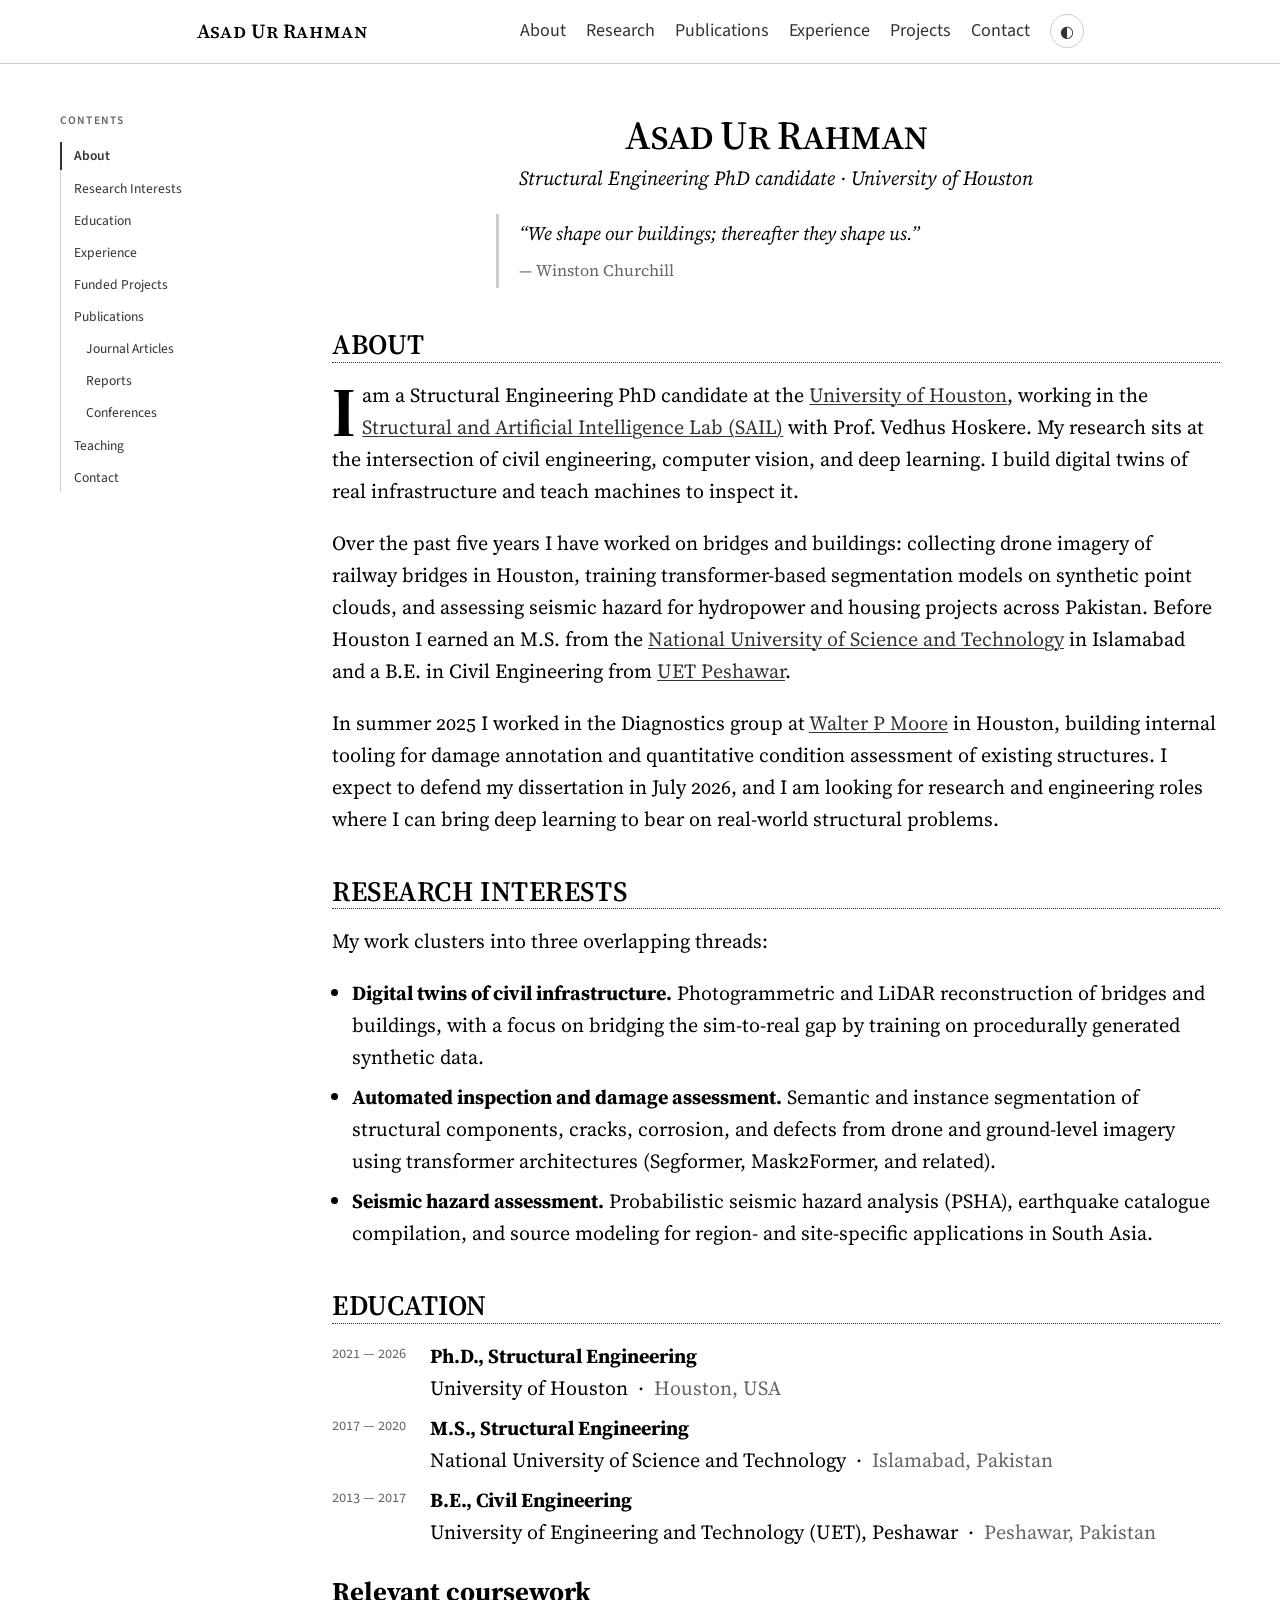
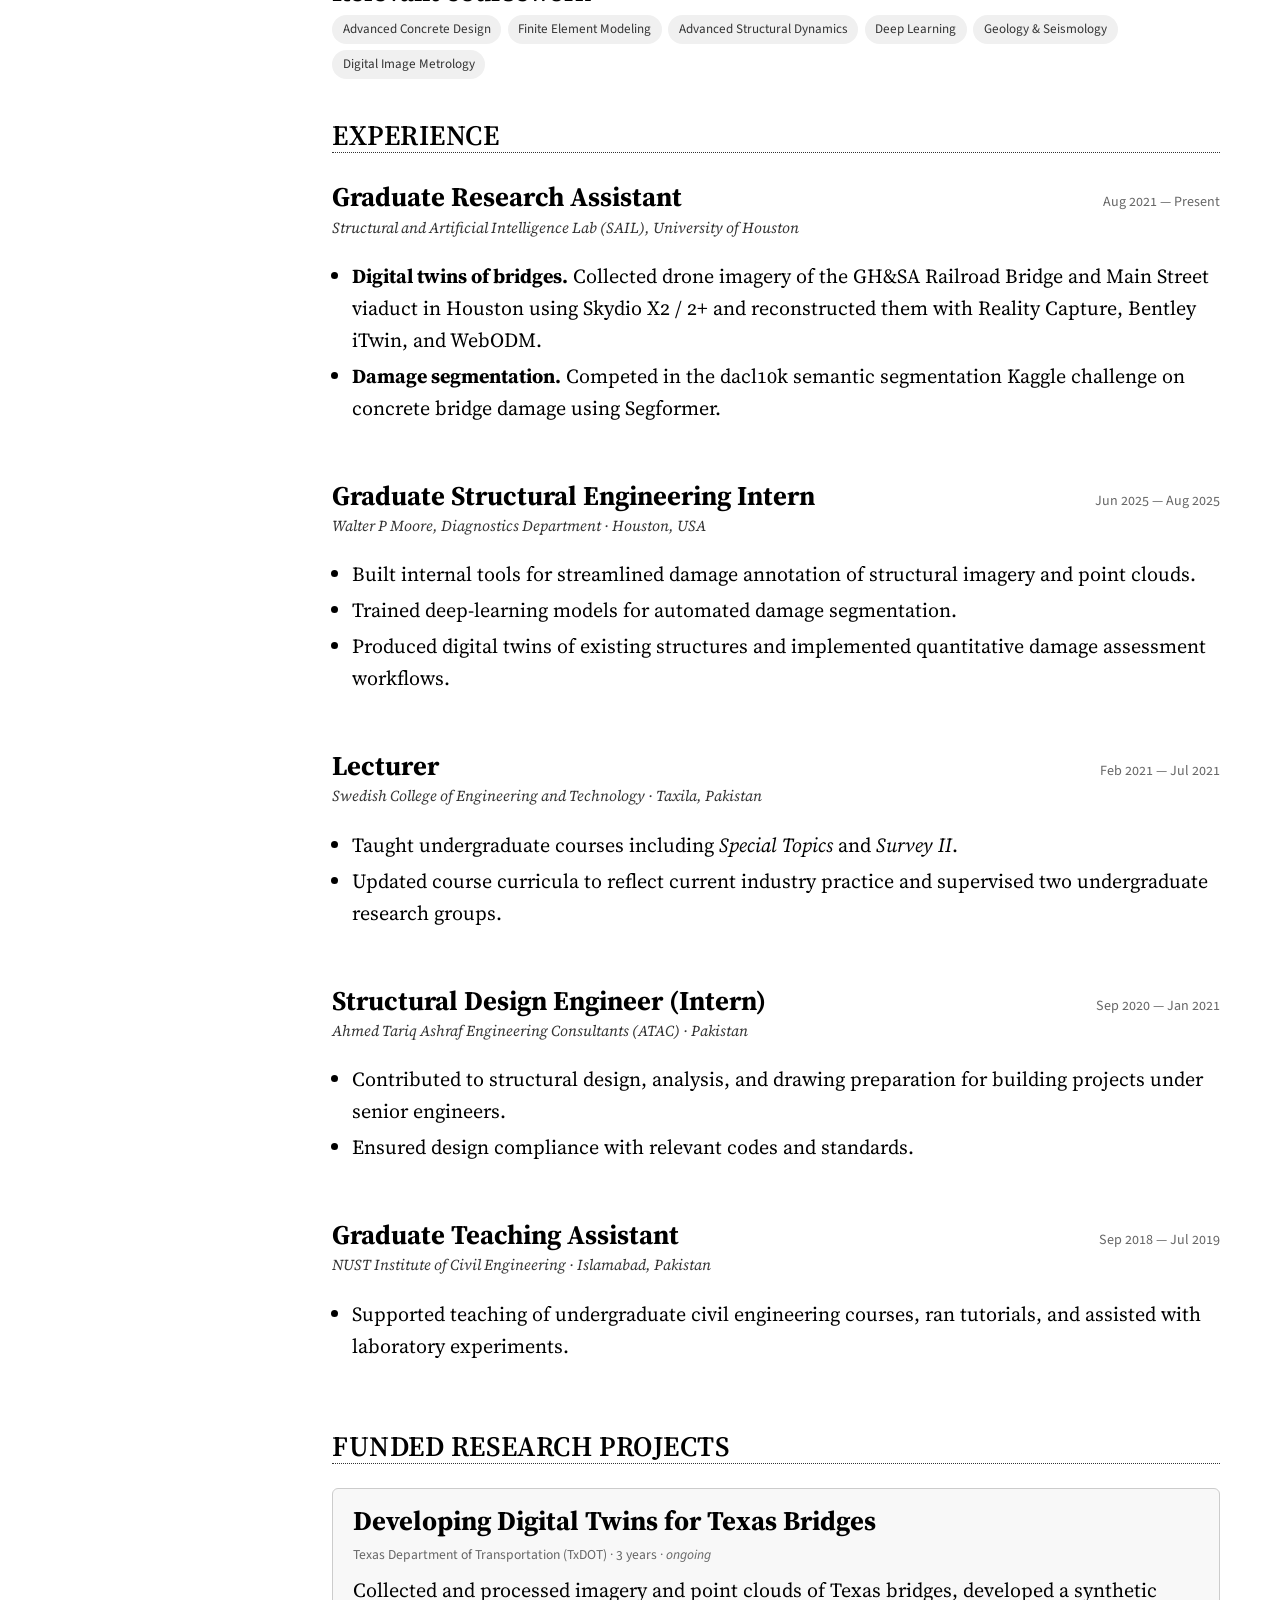
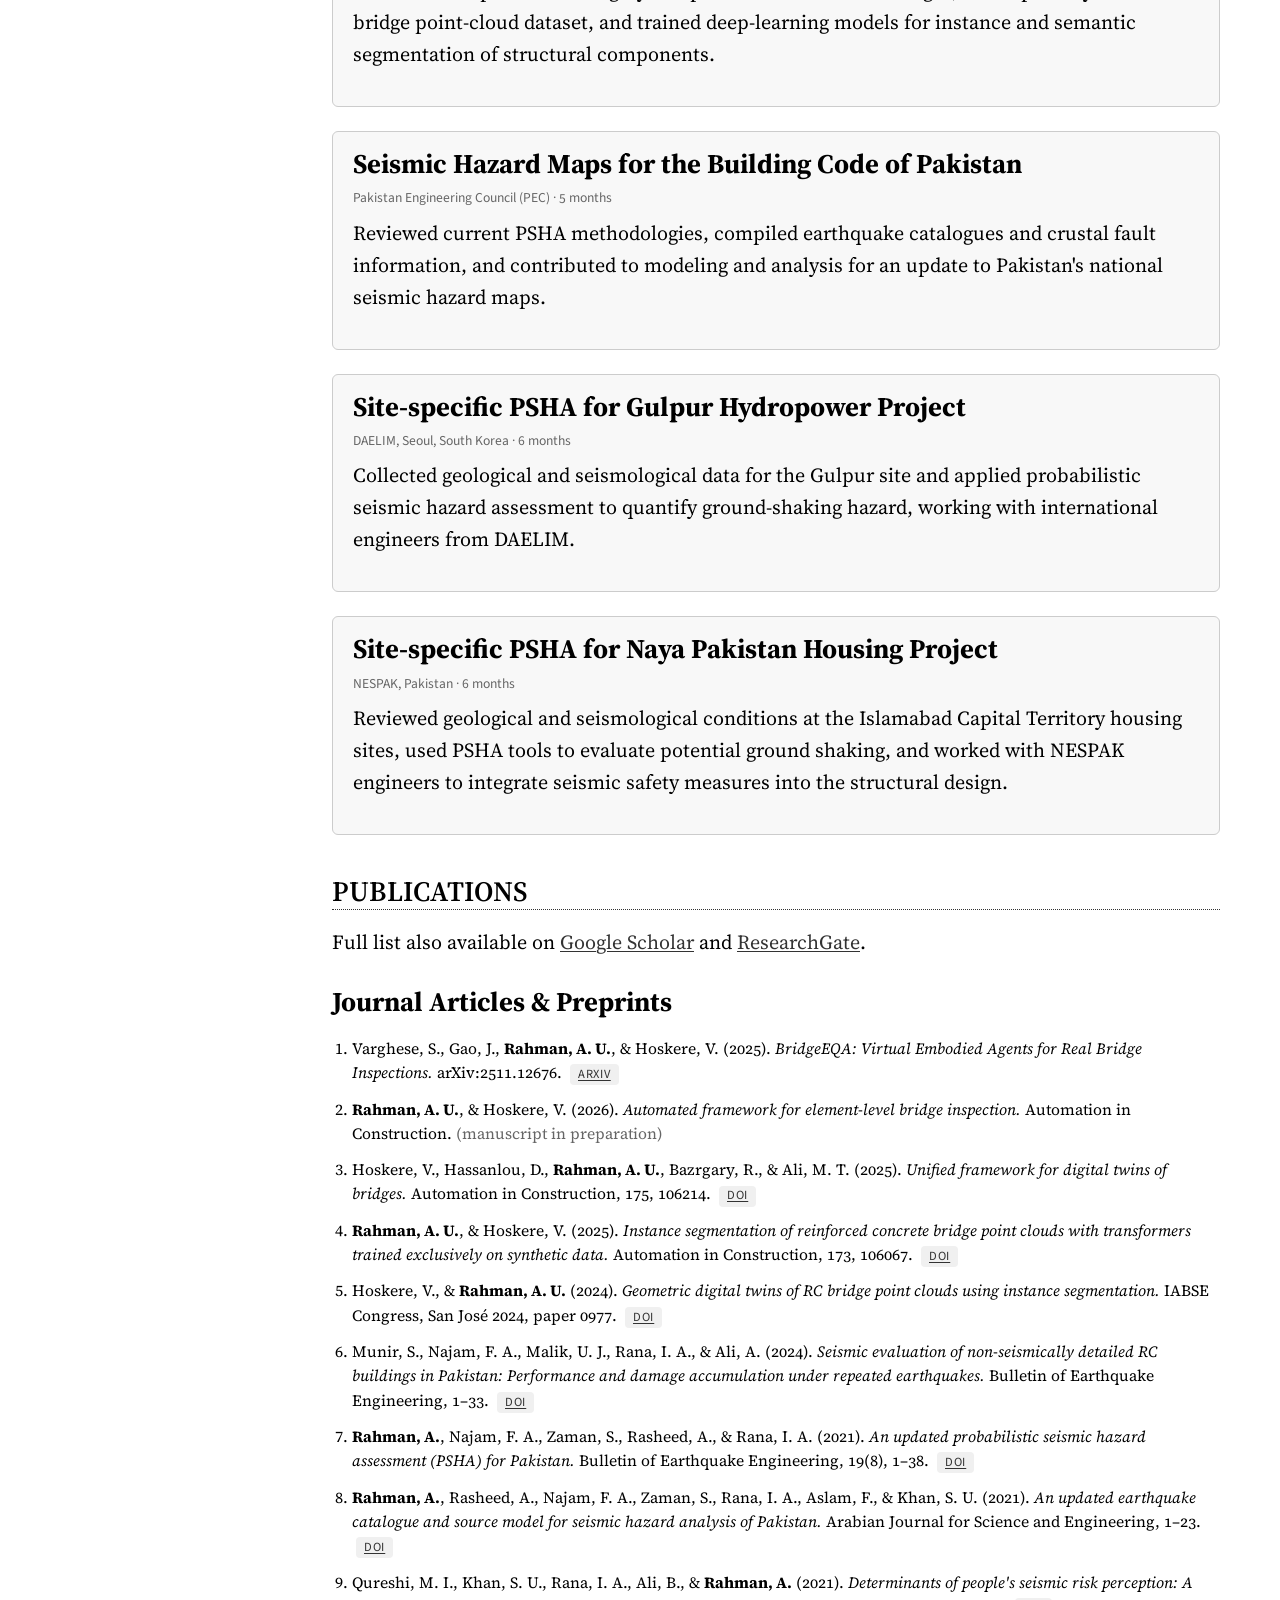
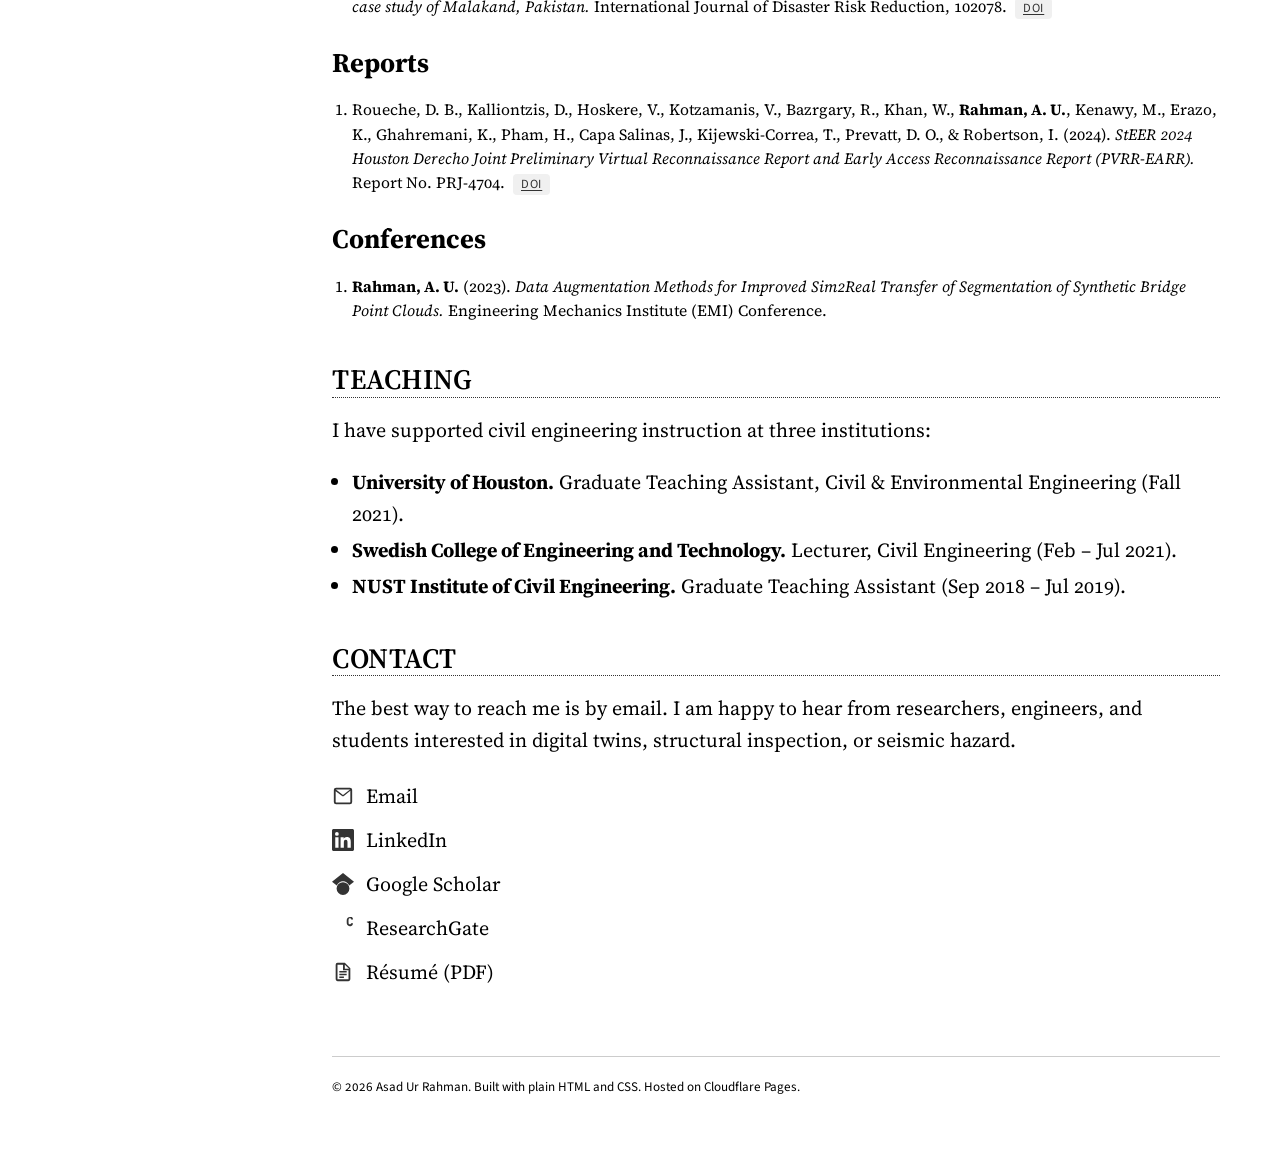
==== index.html @ 4695e92f "Initial commit: personal website" ====
<!DOCTYPE html>
<html lang="en">
<head>
<meta charset="UTF-8" />
<meta name="viewport" content="width=device-width, initial-scale=1.0" />
<title>Asad Ur Rahman</title>
<meta name="description" content="Asad Ur Rahman. Structural Engineering PhD candidate at the University of Houston. Research on digital twins, seismic hazard assessment, and deep learning for structural inspection." />
<meta name="author" content="Asad Ur Rahman" />

<meta property="og:title" content="Asad Ur Rahman" />
<meta property="og:description" content="Structural Engineering PhD candidate. Digital twins, seismic hazard, deep learning for structures." />
<meta property="og:type" content="website" />
<meta property="og:url" content="https://asadrahman.org/" />

<link rel="preconnect" href="https://fonts.googleapis.com" />
<link rel="preconnect" href="https://fonts.gstatic.com" crossorigin />
<link href="https://fonts.googleapis.com/css2?family=Source+Serif+4:ital,opsz,wght@0,8..60,400;0,8..60,600;0,8..60,700;1,8..60,400;1,8..60,600&family=Source+Sans+3:ital,wght@0,400;0,600;0,700;1,400&family=IBM+Plex+Mono:wght@400;500&display=swap" rel="stylesheet" />

<link rel="stylesheet" href="styles.css" />
</head>
<body>

<header class="site-header">
  <nav class="topnav">
    <a class="brand" href="#top">Asad Ur Rahman</a>
    <div class="nav-links">
      <a href="#about">About</a>
      <a href="#research">Research</a>
      <a href="#publications">Publications</a>
      <a href="#experience">Experience</a>
      <a href="#projects">Projects</a>
      <a href="#contact">Contact</a>
      <button id="theme-toggle" aria-label="Toggle dark mode" title="Toggle dark mode">
        <span class="theme-icon">◐</span>
      </button>
    </div>
  </nav>
</header>

<main id="top" class="container">

  <aside class="toc" aria-label="Table of contents">
    <div class="toc-inner">
      <div class="toc-title">Contents</div>
      <ol>
        <li><a href="#about">About</a></li>
        <li><a href="#research">Research Interests</a></li>
        <li><a href="#education">Education</a></li>
        <li><a href="#experience">Experience</a></li>
        <li><a href="#projects">Funded Projects</a></li>
        <li><a href="#publications">Publications</a>
          <ol>
            <li><a href="#journals">Journal Articles</a></li>
            <li><a href="#reports">Reports</a></li>
            <li><a href="#conferences">Conferences</a></li>
          </ol>
        </li>
        <li><a href="#teaching">Teaching</a></li>
        <li><a href="#contact">Contact</a></li>
      </ol>
    </div>
  </aside>

  <article class="prose">

    <h1 class="page-title">Asad Ur Rahman</h1>
    <p class="subtitle">Structural Engineering PhD candidate · University of Houston</p>

    <blockquote class="epigraph">
      <p>“We shape our buildings; thereafter they shape us.”</p>
      <cite>— Winston Churchill</cite>
    </blockquote>

    <section id="about">
      <h2>About</h2>
      <p class="lede"><span class="dropcap">I</span> am a Structural Engineering PhD candidate at the <a href="https://www.uh.edu/">University of Houston</a>, working in the <a href="https://www.hoskere.com/">Structural and Artificial Intelligence Lab (SAIL)</a> with Prof. Vedhus Hoskere. My research sits at the intersection of civil engineering, computer vision, and deep learning. I build digital twins of real infrastructure and teach machines to inspect it.</p>

      <p>Over the past five years I have worked on bridges and buildings: collecting drone imagery of railway bridges in Houston, training transformer-based segmentation models on synthetic point clouds, and assessing seismic hazard for hydropower and housing projects across Pakistan. Before Houston I earned an M.S. from the <a href="https://nust.edu.pk/">National University of Science and Technology</a> in Islamabad and a B.E. in Civil Engineering from <a href="https://uetpeshawar.edu.pk/">UET Peshawar</a>.</p>

      <p>In summer 2025 I worked in the Diagnostics group at <a href="https://www.walterpmoore.com/">Walter P Moore</a> in Houston, building internal tooling for damage annotation and quantitative condition assessment of existing structures. I expect to defend my dissertation in July 2026, and I am looking for research and engineering roles where I can bring deep learning to bear on real‑world structural problems.</p>
    </section>

    <section id="research">
      <h2>Research Interests</h2>
      <p>My work clusters into three overlapping threads:</p>
      <ul class="pretty-list">
        <li><strong>Digital twins of civil infrastructure.</strong> Photogrammetric and LiDAR reconstruction of bridges and buildings, with a focus on bridging the sim‑to‑real gap by training on procedurally generated synthetic data.</li>
        <li><strong>Automated inspection and damage assessment.</strong> Semantic and instance segmentation of structural components, cracks, corrosion, and defects from drone and ground‑level imagery using transformer architectures (Segformer, Mask2Former, and related).</li>
        <li><strong>Seismic hazard assessment.</strong> Probabilistic seismic hazard analysis (PSHA), earthquake catalogue compilation, and source modeling for region‑ and site‑specific applications in South Asia.</li>
      </ul>
    </section>

    <section id="education">
      <h2>Education</h2>
      <dl class="timeline">
        <dt><span class="years">2021 — 2026</span></dt>
        <dd>
          <strong>Ph.D., Structural Engineering</strong><br />
          University of Houston &nbsp;·&nbsp; <span class="muted">Houston, USA</span>
        </dd>
        <dt><span class="years">2017 — 2020</span></dt>
        <dd>
          <strong>M.S., Structural Engineering</strong><br />
          National University of Science and Technology &nbsp;·&nbsp; <span class="muted">Islamabad, Pakistan</span>
        </dd>
        <dt><span class="years">2013 — 2017</span></dt>
        <dd>
          <strong>B.E., Civil Engineering</strong><br />
          University of Engineering and Technology (UET), Peshawar &nbsp;·&nbsp; <span class="muted">Peshawar, Pakistan</span>
        </dd>
      </dl>

      <h3>Relevant coursework</h3>
      <p class="tags">
        <span class="tag">Advanced Concrete Design</span>
        <span class="tag">Finite Element Modeling</span>
        <span class="tag">Advanced Structural Dynamics</span>
        <span class="tag">Deep Learning</span>
        <span class="tag">Geology &amp; Seismology</span>
        <span class="tag">Digital Image Metrology</span>
      </p>
    </section>

    <section id="experience">
      <h2>Experience</h2>

      <div class="role">
        <div class="role-head">
          <h3>Graduate Research Assistant</h3>
          <span class="when">Aug 2021 — Present</span>
        </div>
        <div class="where">Structural and Artificial Intelligence Lab (SAIL), University of Houston</div>
        <ul>
          <li><strong>Digital twins of bridges.</strong> Collected drone imagery of the GH&amp;SA Railroad Bridge and Main Street viaduct in Houston using Skydio X2 / 2+ and reconstructed them with Reality&nbsp;Capture, Bentley iTwin, and WebODM.</li>
          <li><strong>Damage segmentation.</strong> Competed in the dacl10k semantic segmentation Kaggle challenge on concrete bridge damage using Segformer.</li>
        </ul>
      </div>

      <div class="role">
        <div class="role-head">
          <h3>Graduate Structural Engineering Intern</h3>
          <span class="when">Jun 2025 — Aug 2025</span>
        </div>
        <div class="where">Walter P Moore, Diagnostics Department · Houston, USA</div>
        <ul>
          <li>Built internal tools for streamlined damage annotation of structural imagery and point clouds.</li>
          <li>Trained deep‑learning models for automated damage segmentation.</li>
          <li>Produced digital twins of existing structures and implemented quantitative damage assessment workflows.</li>
        </ul>
      </div>

      <div class="role">
        <div class="role-head">
          <h3>Lecturer</h3>
          <span class="when">Feb 2021 — Jul 2021</span>
        </div>
        <div class="where">Swedish College of Engineering and Technology · Taxila, Pakistan</div>
        <ul>
          <li>Taught undergraduate courses including <em>Special Topics</em> and <em>Survey II</em>.</li>
          <li>Updated course curricula to reflect current industry practice and supervised two undergraduate research groups.</li>
        </ul>
      </div>

      <div class="role">
        <div class="role-head">
          <h3>Structural Design Engineer (Intern)</h3>
          <span class="when">Sep 2020 — Jan 2021</span>
        </div>
        <div class="where">Ahmed Tariq Ashraf Engineering Consultants (ATAC) · Pakistan</div>
        <ul>
          <li>Contributed to structural design, analysis, and drawing preparation for building projects under senior engineers.</li>
          <li>Ensured design compliance with relevant codes and standards.</li>
        </ul>
      </div>

      <div class="role">
        <div class="role-head">
          <h3>Graduate Teaching Assistant</h3>
          <span class="when">Sep 2018 — Jul 2019</span>
        </div>
        <div class="where">NUST Institute of Civil Engineering · Islamabad, Pakistan</div>
        <ul>
          <li>Supported teaching of undergraduate civil engineering courses, ran tutorials, and assisted with laboratory experiments.</li>
        </ul>
      </div>
    </section>

    <section id="projects">
      <h2>Funded Research Projects</h2>

      <div class="project">
        <h3>Developing Digital Twins for Texas Bridges</h3>
        <div class="meta">Texas Department of Transportation (TxDOT) · 3 years · <em>ongoing</em></div>
        <p>Collected and processed imagery and point clouds of Texas bridges, developed a synthetic bridge point‑cloud dataset, and trained deep‑learning models for instance and semantic segmentation of structural components.</p>
      </div>

      <div class="project">
        <h3>Seismic Hazard Maps for the Building Code of Pakistan</h3>
        <div class="meta">Pakistan Engineering Council (PEC) · 5 months</div>
        <p>Reviewed current PSHA methodologies, compiled earthquake catalogues and crustal fault information, and contributed to modeling and analysis for an update to Pakistan's national seismic hazard maps.</p>
      </div>

      <div class="project">
        <h3>Site‑specific PSHA for Gulpur Hydropower Project</h3>
        <div class="meta">DAELIM, Seoul, South Korea · 6 months</div>
        <p>Collected geological and seismological data for the Gulpur site and applied probabilistic seismic hazard assessment to quantify ground‑shaking hazard, working with international engineers from DAELIM.</p>
      </div>

      <div class="project">
        <h3>Site‑specific PSHA for Naya Pakistan Housing Project</h3>
        <div class="meta">NESPAK, Pakistan · 6 months</div>
        <p>Reviewed geological and seismological conditions at the Islamabad Capital Territory housing sites, used PSHA tools to evaluate potential ground shaking, and worked with NESPAK engineers to integrate seismic safety measures into the structural design.</p>
      </div>
    </section>

    <section id="publications">
      <h2>Publications</h2>
      <p>Full list also available on <a href="https://scholar.google.com/citations?user=kIHIPTcAAAAJ">Google Scholar</a> and <a href="https://www.researchgate.net/profile/Asad-Rahman-3">ResearchGate</a>.</p>

      <h3 id="journals">Journal Articles &amp; Preprints</h3>
      <ol class="pubs">
        <li>
          Varghese, S., Gao, J., <strong>Rahman, A. U.</strong>, &amp; Hoskere, V. (2025). <em>BridgeEQA: Virtual Embodied Agents for Real Bridge Inspections.</em> arXiv:2511.12676.
          <a class="doi" href="https://arxiv.org/abs/2511.12676">arXiv</a>
        </li>
        <li>
          <strong>Rahman, A. U.</strong>, &amp; Hoskere, V. (2026). <em>Automated framework for element‑level bridge inspection.</em> Automation in Construction. <span class="muted">(manuscript in preparation)</span>
        </li>
        <li>
          Hoskere, V., Hassanlou, D., <strong>Rahman, A. U.</strong>, Bazrgary, R., &amp; Ali, M. T. (2025). <em>Unified framework for digital twins of bridges.</em> Automation in Construction, 175, 106214.
          <a class="doi" href="https://doi.org/10.1016/j.autcon.2025.106214">doi</a>
        </li>
        <li>
          <strong>Rahman, A. U.</strong>, &amp; Hoskere, V. (2025). <em>Instance segmentation of reinforced concrete bridge point clouds with transformers trained exclusively on synthetic data.</em> Automation in Construction, 173, 106067.
          <a class="doi" href="https://doi.org/10.1016/j.autcon.2025.106067">doi</a>
        </li>
        <li>
          Hoskere, V., &amp; <strong>Rahman, A. U.</strong> (2024). <em>Geometric digital twins of RC bridge point clouds using instance segmentation.</em> IABSE Congress, San José 2024, paper 0977.
          <a class="doi" href="https://doi.org/10.2749/sanjose.2024.0977">doi</a>
        </li>
        <li>
          Munir, S., Najam, F. A., Malik, U. J., Rana, I. A., &amp; Ali, A. (2024). <em>Seismic evaluation of non‑seismically detailed RC buildings in Pakistan: Performance and damage accumulation under repeated earthquakes.</em> Bulletin of Earthquake Engineering, 1–33.
          <a class="doi" href="https://doi.org/10.1007/s10518-021-01054-8">doi</a>
        </li>
        <li>
          <strong>Rahman, A.</strong>, Najam, F. A., Zaman, S., Rasheed, A., &amp; Rana, I. A. (2021). <em>An updated probabilistic seismic hazard assessment (PSHA) for Pakistan.</em> Bulletin of Earthquake Engineering, 19(8), 1–38.
          <a class="doi" href="https://doi.org/10.1007/s10518-021-01054-8">doi</a>
        </li>
        <li>
          <strong>Rahman, A.</strong>, Rasheed, A., Najam, F. A., Zaman, S., Rana, I. A., Aslam, F., &amp; Khan, S. U. (2021). <em>An updated earthquake catalogue and source model for seismic hazard analysis of Pakistan.</em> Arabian Journal for Science and Engineering, 1–23.
          <a class="doi" href="https://doi.org/10.1007/s13369-021-05439-4">doi</a>
        </li>
        <li>
          Qureshi, M. I., Khan, S. U., Rana, I. A., Ali, B., &amp; <strong>Rahman, A.</strong> (2021). <em>Determinants of people's seismic risk perception: A case study of Malakand, Pakistan.</em> International Journal of Disaster Risk Reduction, 102078.
          <a class="doi" href="https://doi.org/10.1016/j.ijdrr.2021.102078">doi</a>
        </li>
      </ol>

      <h3 id="reports">Reports</h3>
      <ol class="pubs" start="1">
        <li>
          Roueche, D. B., Kalliontzis, D., Hoskere, V., Kotzamanis, V., Bazrgary, R., Khan, W., <strong>Rahman, A. U.</strong>, Kenawy, M., Erazo, K., Ghahremani, K., Pham, H., Capa Salinas, J., Kijewski‑Correa, T., Prevatt, D. O., &amp; Robertson, I. (2024). <em>StEER 2024 Houston Derecho Joint Preliminary Virtual Reconnaissance Report and Early Access Reconnaissance Report (PVRR‑EARR).</em> Report No. PRJ‑4704.
          <a class="doi" href="https://doi.org/10.17603/ds2-xgvz-5790">doi</a>
        </li>
      </ol>

      <h3 id="conferences">Conferences</h3>
      <ol class="pubs">
        <li>
          <strong>Rahman, A. U.</strong> (2023). <em>Data Augmentation Methods for Improved Sim2Real Transfer of Segmentation of Synthetic Bridge Point Clouds.</em> Engineering Mechanics Institute (EMI) Conference.
        </li>
      </ol>
    </section>

    <section id="teaching">
      <h2>Teaching</h2>
      <p>I have supported civil engineering instruction at three institutions:</p>
      <ul>
        <li><strong>University of Houston.</strong> Graduate Teaching Assistant, Civil &amp; Environmental Engineering (Fall 2021).</li>
        <li><strong>Swedish College of Engineering and Technology.</strong> Lecturer, Civil Engineering (Feb – Jul 2021).</li>
        <li><strong>NUST Institute of Civil Engineering.</strong> Graduate Teaching Assistant (Sep 2018 – Jul 2019).</li>
      </ul>
    </section>

    <section id="contact">
      <h2>Contact</h2>
      <p>The best way to reach me is by email. I am happy to hear from researchers, engineers, and students interested in digital twins, structural inspection, or seismic hazard.</p>
      <ul class="contact-list">
        <li>
          <a href="mailto:aurahman@cougarnet.uh.edu">
            <svg class="icon" viewBox="0 0 24 24" aria-hidden="true"><path fill="currentColor" d="M2 5.5A2.5 2.5 0 0 1 4.5 3h15A2.5 2.5 0 0 1 22 5.5v13a2.5 2.5 0 0 1-2.5 2.5h-15A2.5 2.5 0 0 1 2 18.5v-13Zm2.3-.5 7.7 6.04L19.7 5H4.3Zm15.7 1.35-7.39 5.8a1 1 0 0 1-1.22 0L4 6.85V18.5c0 .28.22.5.5.5h15a.5.5 0 0 0 .5-.5V6.85Z"/></svg>
            Email
          </a>
        </li>
        <li>
          <a href="https://www.linkedin.com/in/asad-ur-rahman-a62989aa/">
            <svg class="icon" viewBox="0 0 24 24" aria-hidden="true"><path fill="currentColor" d="M20.45 20.45h-3.55v-5.57c0-1.33-.03-3.04-1.85-3.04-1.85 0-2.13 1.44-2.13 2.94v5.67H9.36V9h3.41v1.56h.05c.47-.9 1.64-1.85 3.37-1.85 3.6 0 4.27 2.37 4.27 5.46v6.28ZM5.34 7.43a2.06 2.06 0 1 1 0-4.12 2.06 2.06 0 0 1 0 4.12ZM7.12 20.45H3.56V9h3.56v11.45ZM22.22 0H1.77C.79 0 0 .77 0 1.72v20.56C0 23.23.79 24 1.77 24h20.45C23.2 24 24 23.23 24 22.28V1.72C24 .77 23.2 0 22.22 0Z"/></svg>
            LinkedIn
          </a>
        </li>
        <li>
          <a href="https://scholar.google.com/citations?user=kIHIPTcAAAAJ">
            <svg class="icon" viewBox="0 0 24 24" aria-hidden="true"><path fill="currentColor" d="M5.242 13.769 0 9.5 12 0l12 9.5-5.242 4.269C17.548 10.936 14.978 9 12 9c-2.977 0-5.548 1.936-6.758 4.769ZM12 10a7 7 0 1 0 0 14 7 7 0 0 0 0-14Z"/></svg>
            Google Scholar
          </a>
        </li>
        <li>
          <a href="https://www.researchgate.net/profile/Asad-Rahman-3">
            <svg class="icon" viewBox="0 0 24 24" aria-hidden="true"><path fill="currentColor" d="M19.586 0c-.818 0-1.508.19-2.073.565-.563.377-.97.936-1.213 1.68a3.193 3.193 0 0 0-.112.437 8.365 8.365 0 0 0-.078.53 9 9 0 0 0-.05.727 38.272 38.272 0 0 0-.016 1.05c0 .404.005.752.016 1.046.012.295.028.537.05.729.023.19.05.37.078.527.027.156.065.301.112.437.243.743.65 1.303 1.213 1.68.565.376 1.256.564 2.073.564a3.86 3.86 0 0 0 1.322-.215 2.86 2.86 0 0 0 1.018-.612c.284-.267.51-.588.675-.966.167-.378.286-.804.36-1.28a.09.09 0 0 0-.016-.076.085.085 0 0 0-.072-.036h-1.96a.11.11 0 0 0-.105.09c-.057.291-.19.552-.4.786-.207.23-.52.346-.935.346-.447 0-.79-.147-1.026-.44-.059-.073-.111-.153-.156-.243a1.49 1.49 0 0 1-.117-.334 3.358 3.358 0 0 1-.083-.503 8.356 8.356 0 0 1-.05-.727 38.272 38.272 0 0 1-.016-1.046c0-.404.005-.752.016-1.046.012-.295.028-.537.05-.728.023-.192.05-.36.083-.503.034-.143.073-.255.117-.334.045-.088.097-.169.156-.242.236-.294.578-.44 1.026-.44.415 0 .728.115.934.345.21.234.343.495.4.787.013.054.048.09.107.09H22.9c.024 0 .048-.013.072-.036a.09.09 0 0 0 .016-.077c-.075-.475-.193-.902-.36-1.28-.165-.377-.39-.698-.675-.965a2.86 2.86 0 0 0-1.018-.612A3.86 3.86 0 0 0 19.586 0Z"/></svg>
            ResearchGate
          </a>
        </li>
        <li>
          <a href="Resume_Asad ur rahman.pdf">
            <svg class="icon" viewBox="0 0 24 24" aria-hidden="true"><path fill="currentColor" d="M14 2H6a2 2 0 0 0-2 2v16a2 2 0 0 0 2 2h12a2 2 0 0 0 2-2V8l-6-6Zm0 2 4.59 4.59H14V4ZM6 20V4h6v6h6v10H6Zm2-9h8v1.5H8V11Zm0 3h8v1.5H8V14Zm0 3h5v1.5H8V17Z"/></svg>
            Résumé (PDF)
          </a>
        </li>
      </ul>
    </section>

    <footer class="page-footer">
      <p>© <span id="year">2026</span> Asad Ur Rahman. Built with plain HTML and CSS. Hosted on Cloudflare Pages.</p>
    </footer>

  </article>

</main>

<script src="script.js"></script>
</body>
</html>
---- styles.css ----
/* ---------- Design tokens (matched to gwern.net) ---------- */
:root {
  /* Gwern font stacks — verbatim */
  --serif: "Source Serif 4", "Apple Garamond", "Baskerville", "Libre Baskerville", "Droid Serif", "Times New Roman", "Times", serif, "Noto Emoji", "Quivira";
  --sans:  "Source Sans 3", "Lucida Sans Unicode", "Helvetica", "Trebuchet MS", sans-serif, "Noto Emoji", "Quivira";
  --mono:  "IBM Plex Mono", "Liberation Mono", "Consolas", "Courier", monospace, "Noto Emoji", "Quivira";

  /* Gwern body size + line-height breakpoints */
  --body-font-size: 20px;
  --line-height: 1.60;

  /* Gwern layout */
  --page-max: 935px;
  --side-pad: 20px;

  /* Colors — gwern is monochrome white/black */
  --bg: #ffffff;
  --bg-elev: #f8f8f8;
  --ink: #000000;
  --ink-soft: #333333;
  --muted: #666666;
  --rule: #cccccc;
  --accent: #333333;
  --accent-hover: #888888;
  --accent-visited: #666666;
  --tag-bg: #f0f0f0;
  --code-bg: #fafafa;
}

@media all and (max-width: 1199px) { :root { --line-height: 1.55; } }
@media all and (max-width: 999px)  { :root { --line-height: 1.50; } }
@media all and (max-width: 649px)  {
  :root {
    --body-font-size: 18px;
    --line-height: 1.45;
    --side-pad: 16px;
  }
}

@media (prefers-color-scheme: dark) {
  :root:not([data-theme]) {
    --bg: #181818;
    --bg-elev: #222222;
    --ink: #e8e8e8;
    --ink-soft: #cfcfcf;
    --muted: #9a9a9a;
    --rule: #3a3a3a;
    --accent: #d0d0d0;
    --accent-hover: #ffffff;
    --accent-visited: #a8a8a8;
    --tag-bg: #262626;
    --code-bg: #262626;
  }
}
:root[data-theme="dark"] {
  --bg: #181818;
  --bg-elev: #222222;
  --ink: #e8e8e8;
  --ink-soft: #cfcfcf;
  --muted: #9a9a9a;
  --rule: #3a3a3a;
  --accent: #d0d0d0;
  --accent-hover: #ffffff;
  --accent-visited: #a8a8a8;
  --tag-bg: #262626;
  --code-bg: #262626;
}
:root[data-theme="light"] {
  --bg: #ffffff;
  --bg-elev: #f8f8f8;
  --ink: #000000;
  --ink-soft: #333333;
  --muted: #666666;
  --rule: #cccccc;
  --accent: #333333;
  --accent-hover: #888888;
  --accent-visited: #666666;
  --tag-bg: #f0f0f0;
  --code-bg: #fafafa;
}

/* ---------- Reset ---------- */
*, *::before, *::after { box-sizing: border-box; }
html { scroll-behavior: smooth; scroll-padding-top: 5rem; }
body {
  margin: 0;
  background: var(--bg);
  color: var(--ink);
  font-family: var(--serif);
  font-size: var(--body-font-size);
  font-weight: 400;
  line-height: var(--line-height);
  -webkit-font-smoothing: antialiased;
  font-feature-settings: "kern", "liga";
  font-variant-numeric: oldstyle-nums;   /* gwern old-style figures */
  text-rendering: optimizeLegibility;
  overflow-wrap: break-word;
}

/* ---------- Header / Nav ---------- */
.site-header {
  position: sticky;
  top: 0;
  z-index: 50;
  background: color-mix(in srgb, var(--bg) 85%, transparent);
  backdrop-filter: saturate(180%) blur(10px);
  -webkit-backdrop-filter: saturate(180%) blur(10px);
  border-bottom: 1px solid var(--rule);
}
.topnav {
  max-width: var(--page-max);
  margin: 0 auto;
  padding: 0.9rem 1.5rem;
  display: flex;
  align-items: center;
  justify-content: space-between;
  gap: 1rem;
  font-family: var(--sans);
}
.brand {
  font-family: var(--serif);
  font-weight: 600;
  font-size: 1em;
  color: var(--ink);
  text-decoration: none;
  font-variant-caps: small-caps;
  letter-spacing: 0.02em;
}
.nav-links {
  display: flex;
  align-items: center;
  gap: 1.25rem;
}
.nav-links a {
  color: var(--ink-soft);
  text-decoration: none;
  font-size: 0.9em;
  font-weight: 400;
  transition: color 0.15s ease;
}
.nav-links a:hover { color: var(--accent); }

#theme-toggle {
  background: transparent;
  border: 1px solid var(--rule);
  border-radius: 999px;
  width: 34px;
  height: 34px;
  cursor: pointer;
  color: var(--ink-soft);
  display: inline-flex;
  align-items: center;
  justify-content: center;
  font-size: 1rem;
  transition: border-color 0.15s ease, color 0.15s ease, transform 0.15s ease;
}
#theme-toggle:hover {
  border-color: var(--accent);
  color: var(--accent);
  transform: rotate(20deg);
}

/* ---------- Layout ---------- */
.container {
  max-width: 1200px;
  margin: 0 auto;
  padding: 3rem var(--side-pad) 4rem;
  display: grid;
  grid-template-columns: 14rem minmax(0, 1fr);
  gap: 3rem;
  align-items: start;
}

/* ---------- Table of Contents ---------- */
.toc {
  position: sticky;
  top: 5rem;
  font-family: var(--sans);
  font-size: 0.85rem;
  max-height: calc(100vh - 6rem);
  overflow-y: auto;
}
.toc-title {
  text-transform: uppercase;
  letter-spacing: 0.1em;
  font-size: 0.72rem;
  color: var(--muted);
  margin-bottom: 0.75rem;
  font-weight: 600;
}
.toc ol {
  list-style: none;
  padding: 0;
  margin: 0;
  border-left: 1px solid var(--rule);
}
.toc ol ol {
  border-left: none;
  margin-top: 0.25rem;
  padding-left: 0.75rem;
}
.toc li { margin: 0.25rem 0; }
.toc a {
  display: block;
  padding: 0.2rem 0.75rem;
  color: var(--ink-soft);
  text-decoration: none;
  border-left: 2px solid transparent;
  margin-left: -1px;
  transition: color 0.15s ease, border-color 0.15s ease;
}
.toc a:hover { color: var(--accent); }
.toc a.active {
  color: var(--accent);
  border-left-color: var(--accent);
  font-weight: 600;
}

/* ---------- Prose column ---------- */
.prose {
  max-width: var(--page-max);
  min-width: 0;
}
.prose h1, .prose h2, .prose h3, .prose h4 {
  font-family: var(--serif);
  color: var(--ink);
  line-height: 1.15;
}
/* H1 — gwern page title: small-caps, weight 600, letter-spacing -1px */
.page-title {
  font-size: 2em;
  font-weight: 600;
  margin: 0 0 0.25rem;
  text-align: center;
  line-height: 1.15;
  font-variant-caps: small-caps;
  letter-spacing: -1px;
}
@media all and (max-width: 649px) {
  .page-title { font-size: 1.75em; }
}
.subtitle {
  font-family: var(--serif);
  color: var(--muted);
  font-size: 1em;
  margin: 0 0 2rem;
  text-align: center;
  font-style: italic;
}

/* H2 — gwern: 1.4em, uppercase, dotted border-bottom */
.prose h2 {
  font-size: 1.4em;
  font-weight: 600;
  margin: 2.5rem 0 1rem;
  padding-bottom: 0.05em;
  text-transform: uppercase;
  letter-spacing: 0.02em;
  border-bottom: 1px dotted var(--ink-soft);
}
/* H3 — gwern: 1.35em, bold */
.prose h3 {
  font-size: 1.35em;
  font-weight: 700;
  margin: 1.75rem 0 0.5rem;
}
/* H4 — gwern: 1.2em */
.prose h4 {
  font-size: 1.2em;
  font-weight: 600;
  margin: 1.5rem 0 0.5rem;
}
.prose p { margin: 0 0 1em; color: var(--ink); }
/* Gwern-style links: dark gray, underlined */
.prose a {
  color: var(--accent);
  text-decoration: underline;
  text-decoration-thickness: 1px;
  text-underline-offset: 2px;
  transition: color 0.15s ease;
}
.prose a:hover { color: var(--accent-hover); }
.prose a:visited { color: var(--accent-visited); }

/* ---------- Epigraph ---------- */
.epigraph {
  font-family: var(--serif);
  font-style: italic;
  color: var(--ink-soft);
  border-left: 3px solid var(--rule);
  padding: 0.25rem 0 0.25rem 1.25rem;
  margin: 0 auto 2.5rem;
  max-width: 560px;
  font-size: 0.95em;
}
.epigraph p { margin: 0 0 0.35rem; }
.epigraph cite {
  font-style: normal;
  font-size: 0.85em;
  color: var(--muted);
  font-family: var(--serif);
}

/* ---------- Lede & drop cap ---------- */
.lede { font-size: 1em; }
.dropcap {
  float: left;
  font-family: var(--serif);
  font-weight: 700;
  font-size: 3.5em;
  line-height: 0.85;
  padding: 0.2rem 0.4rem 0 0;
  color: var(--ink);
}

/* ---------- Lists ---------- */
.pretty-list { padding-left: 1.25rem; }
.pretty-list li { margin: 0.5rem 0; }

ul, ol { padding-left: 1.25rem; }
li { margin: 0.25rem 0; }

/* ---------- Timeline (education) ---------- */
.timeline {
  display: grid;
  grid-template-columns: auto 1fr;
  gap: 0.5rem 1.5rem;
  margin: 1rem 0;
}
.timeline dt {
  font-family: var(--sans);
  color: var(--muted);
  font-size: 0.9rem;
  white-space: nowrap;
  padding-top: 0.15rem;
}
.timeline dd { margin: 0; }

/* ---------- Tags ---------- */
.tags { display: flex; flex-wrap: wrap; gap: 0.4rem; }
.tag {
  background: var(--tag-bg);
  color: var(--ink-soft);
  font-family: var(--sans);
  font-size: 0.82rem;
  padding: 0.18rem 0.6rem;
  border-radius: 999px;
  border: 1px solid transparent;
}

/* ---------- Experience roles ---------- */
.role {
  margin: 1.75rem 0;
  padding-bottom: 0.5rem;
}
.role-head {
  display: flex;
  flex-wrap: wrap;
  justify-content: space-between;
  align-items: baseline;
  gap: 0.5rem;
}
.role h3 { margin: 0; }
.role .when {
  font-family: var(--sans);
  color: var(--muted);
  font-size: 0.88rem;
  white-space: nowrap;
}
.role .where {
  color: var(--ink-soft);
  font-style: italic;
  font-size: 0.95rem;
  margin: 0.1rem 0 0.5rem;
}

/* ---------- Projects ---------- */
.project {
  margin: 1.5rem 0;
  padding: 1rem 1.25rem;
  background: var(--bg-elev);
  border: 1px solid var(--rule);
  border-radius: 6px;
}
.project h3 { margin-top: 0; }
.project .meta {
  font-family: var(--sans);
  color: var(--muted);
  font-size: 0.85rem;
  margin-bottom: 0.5rem;
}

/* ---------- Publications ---------- */
.pubs {
  padding-left: 1.25rem;
}
.pubs li {
  margin: 0.75rem 0;
  font-size: 0.98rem;
  line-height: 1.55;
}
.pubs em {
  font-style: italic;
  color: var(--ink);
}
.pubs .doi {
  display: inline-block;
  margin-left: 0.25rem;
  font-family: var(--sans);
  font-size: 0.78rem;
  text-transform: uppercase;
  letter-spacing: 0.06em;
  padding: 0.05rem 0.5rem;
  background: var(--tag-bg);
  border-radius: 4px;
  border-bottom: none;
}
.pubs .doi:hover {
  background: var(--accent);
  color: var(--bg);
}

/* ---------- Contact list ---------- */
.contact-list {
  list-style: none;
  padding: 0;
  margin: 1rem 0;
  display: flex;
  flex-direction: column;
  gap: 0.25rem;
}
.contact-list li { margin: 0; }
.contact-list a {
  display: inline-flex;
  align-items: center;
  gap: 0.6em;
  padding: 0.25rem 0;
  text-decoration: none;
  border-bottom: none;
  color: var(--ink);
}
.contact-list a:hover { color: var(--accent-hover); }
.contact-list a:hover .icon { color: var(--accent-hover); }
.contact-list .icon {
  width: 1.1em;
  height: 1.1em;
  flex-shrink: 0;
  color: var(--ink-soft);
  transition: color 0.15s ease;
}

/* ---------- Utility ---------- */
.muted { color: var(--muted); }

/* ---------- Footer ---------- */
.page-footer {
  margin-top: 4rem;
  padding-top: 1.25rem;
  border-top: 1px solid var(--rule);
  font-family: var(--sans);
  color: var(--muted);
  font-size: 0.82rem;
}

/* ---------- Responsive ---------- */
@media (max-width: 960px) {
  .container {
    grid-template-columns: 1fr;
    gap: 1.5rem;
    padding: 2rem 1.25rem 3rem;
  }
  .toc {
    position: static;
    max-height: none;
    border: 1px solid var(--rule);
    border-radius: 6px;
    padding: 1rem 1.25rem;
    background: var(--bg-elev);
  }
  .toc ol { border-left: none; }
  .toc a { padding-left: 0; border-left: none; }
  .toc a.active { border-left: none; }
}
@media (max-width: 560px) {
  body { font-size: 17px; }
  .nav-links { gap: 0.85rem; }
  .nav-links a { font-size: 0.85rem; }
  .nav-links a[href="#experience"],
  .nav-links a[href="#projects"] { display: none; }
  .page-title { font-size: 2rem; }
  .prose h2 { font-size: 1.4rem; }
  .role-head { flex-direction: column; gap: 0.15rem; }
}
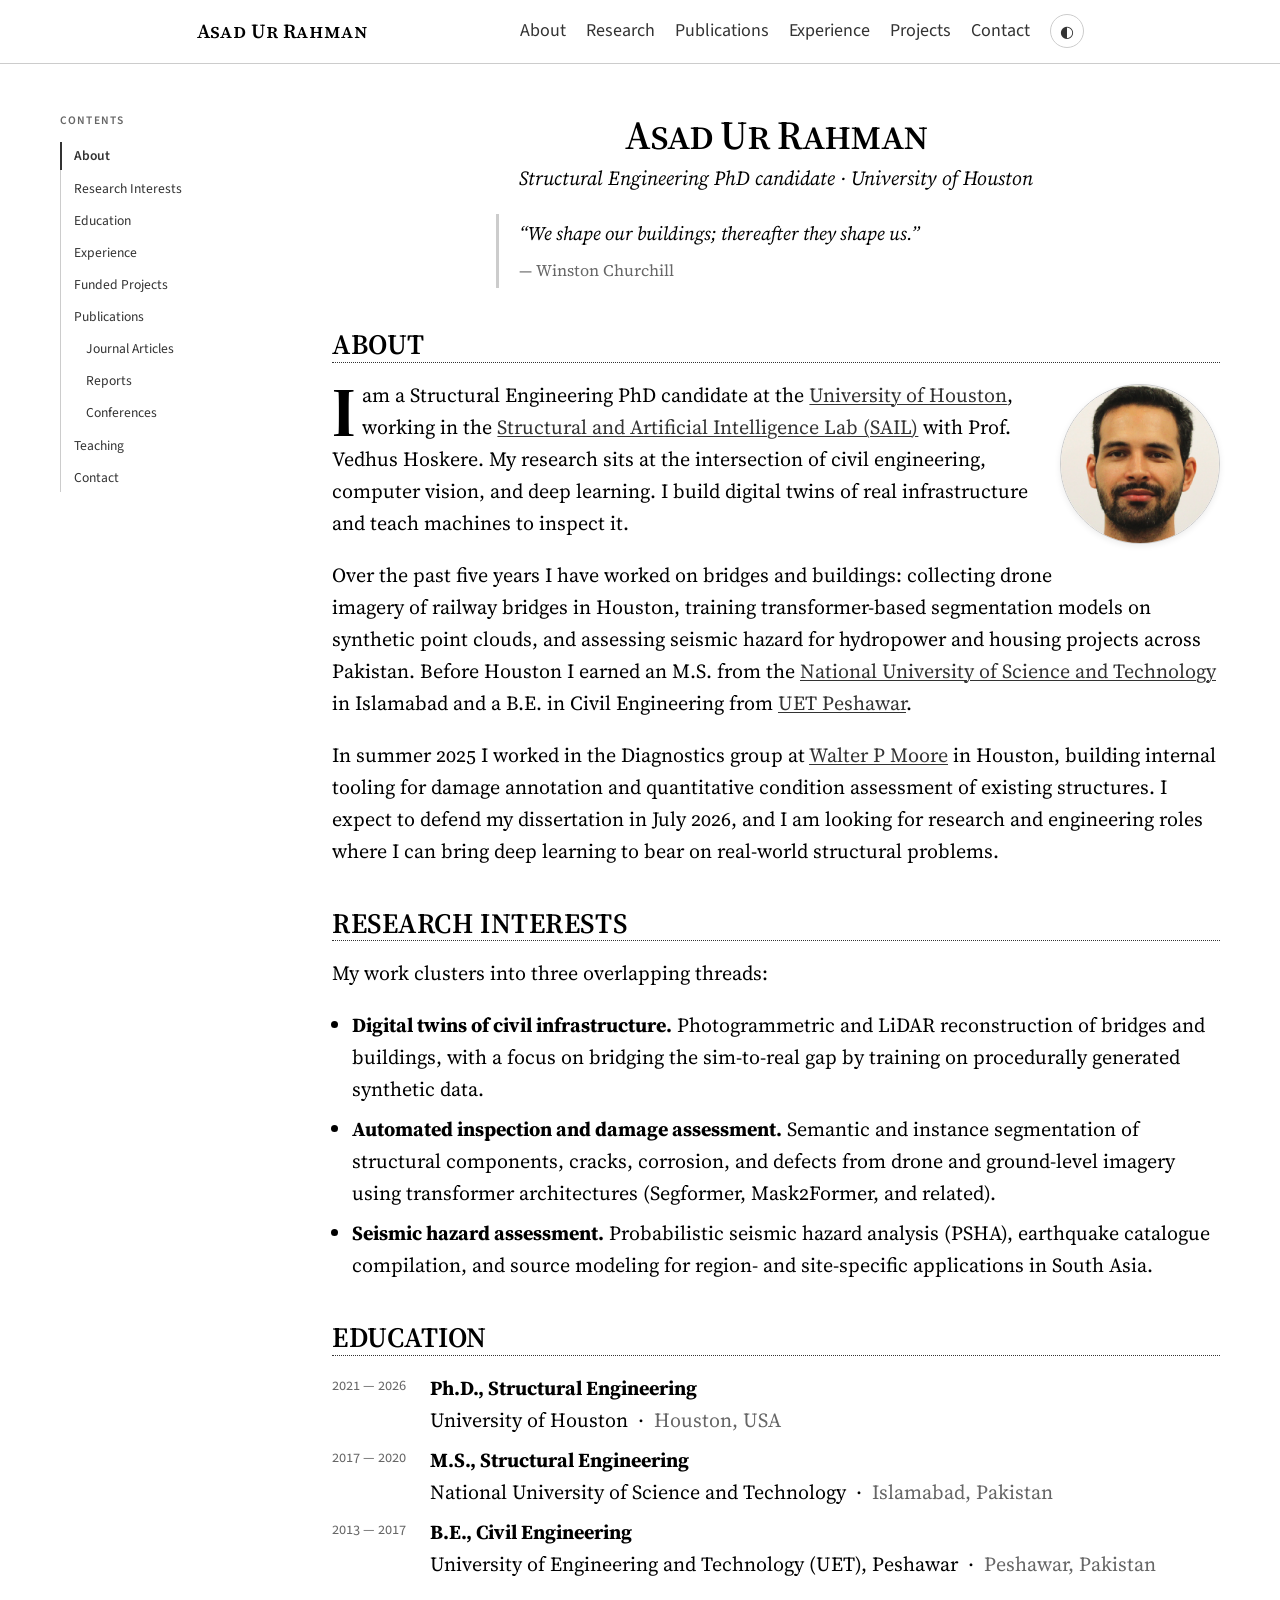
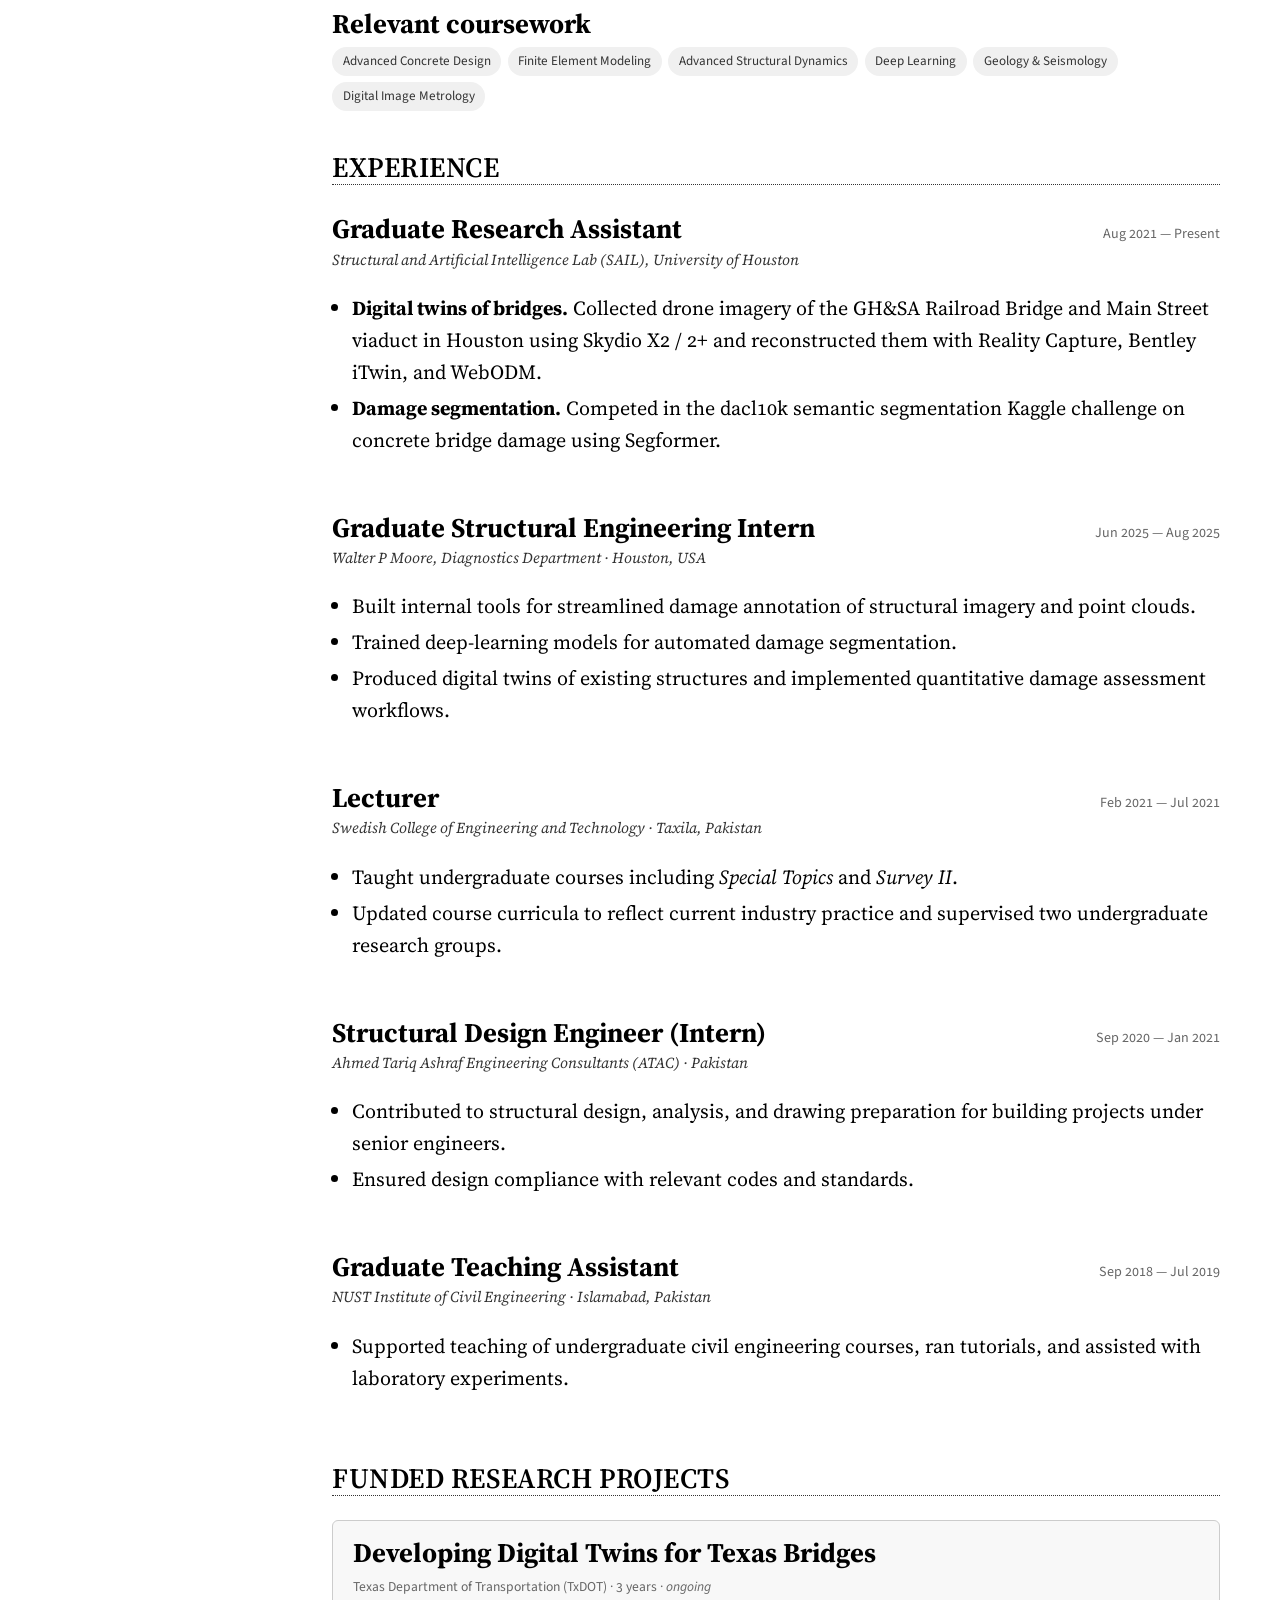
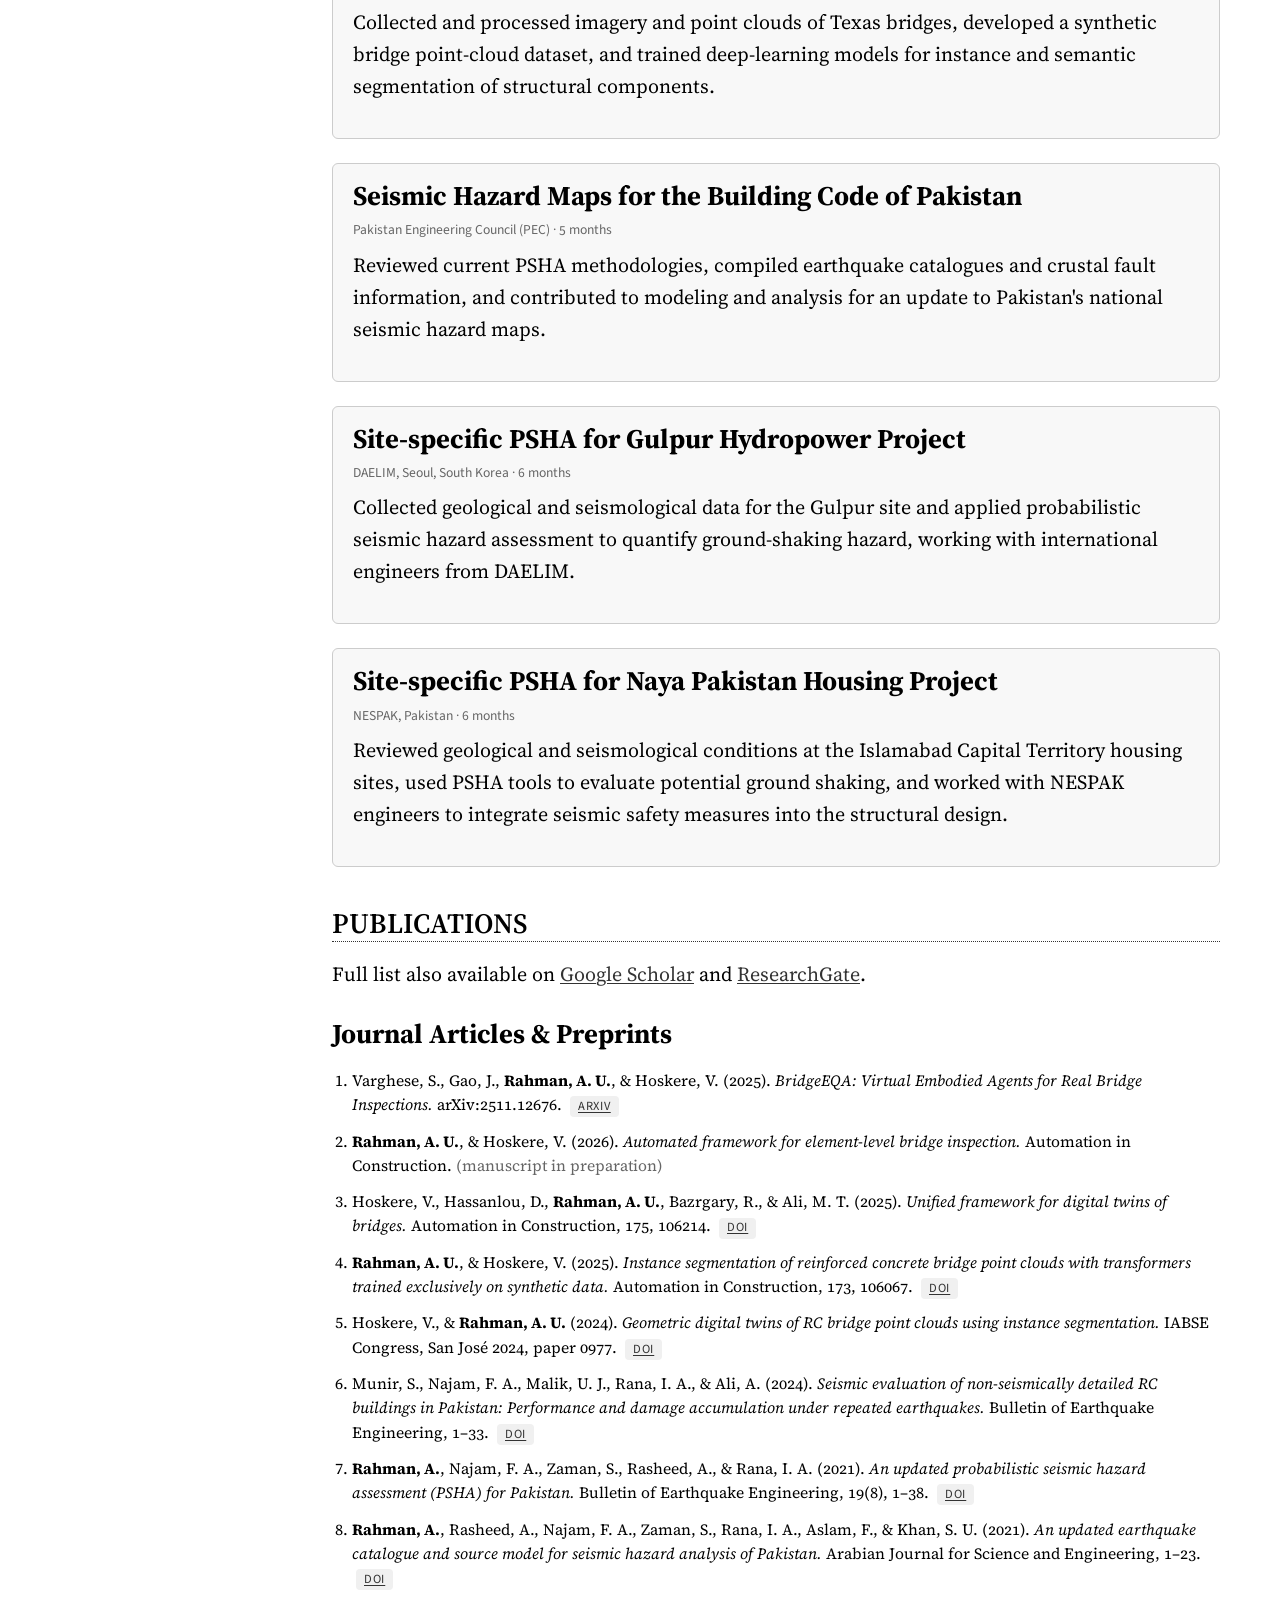
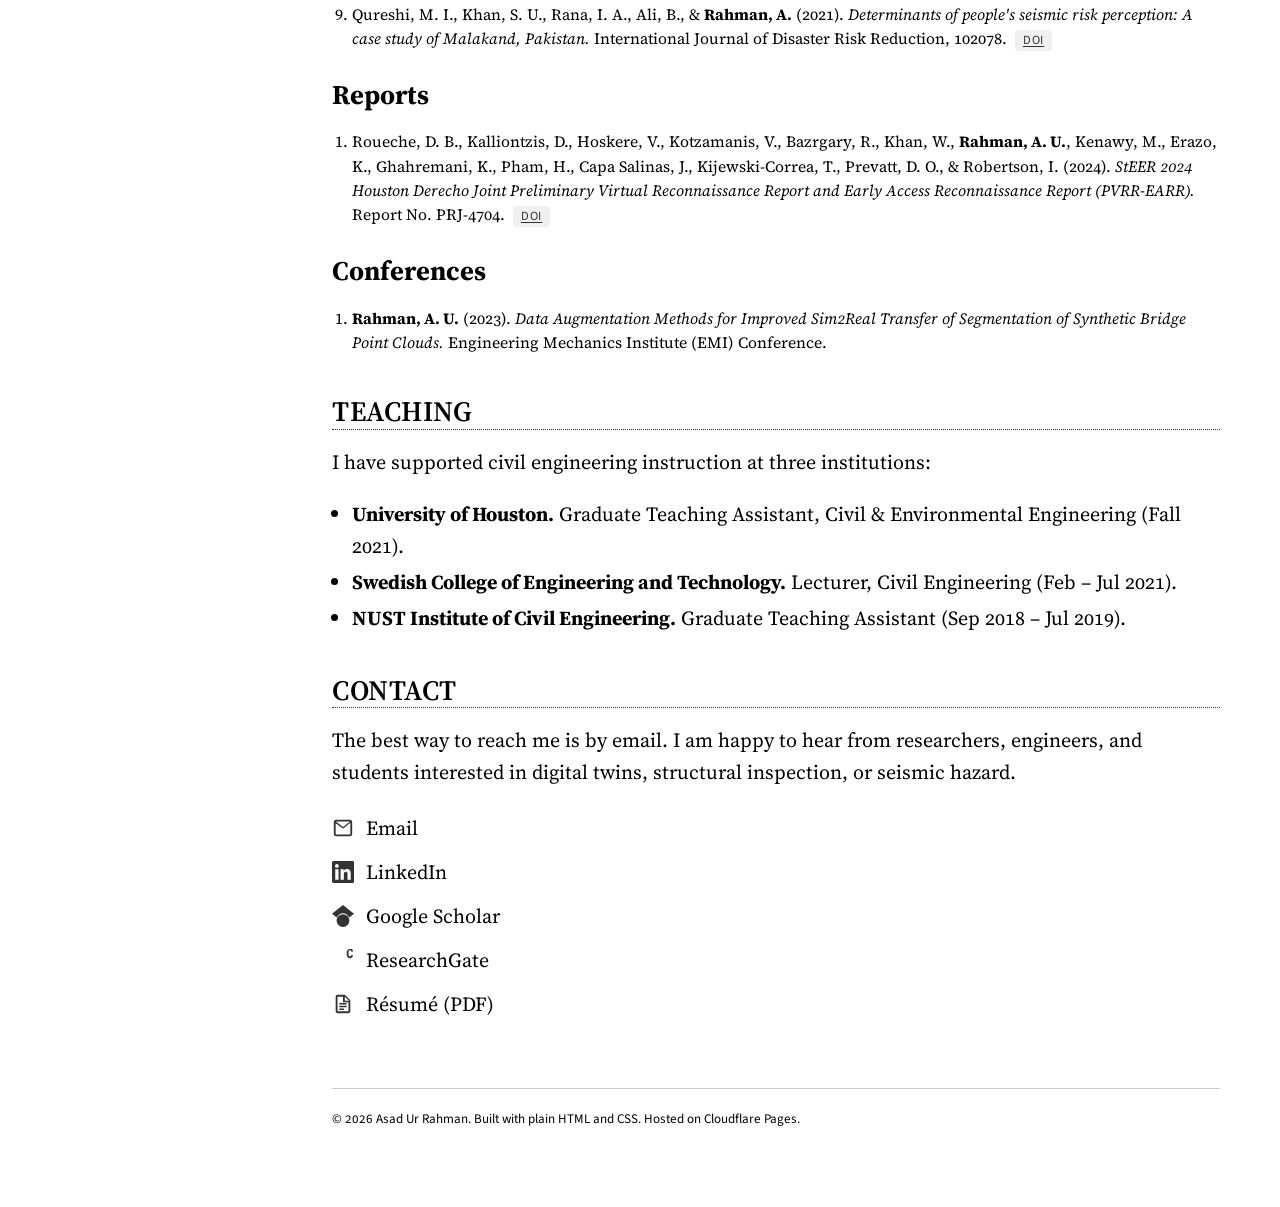
==== commit f54aea62: "Add headshot and favicon" ====
--- a/index.html
+++ b/index.html
@@ -11,6 +11,9 @@
 <meta property="og:description" content="Structural Engineering PhD candidate. Digital twins, seismic hazard, deep learning for structures." />
 <meta property="og:type" content="website" />
 <meta property="og:url" content="https://asadrahman.org/" />
+
+<link rel="icon" type="image/svg+xml" href="favicon.svg" />
+<link rel="apple-touch-icon" href="favicon.svg" />
 
 <link rel="preconnect" href="https://fonts.googleapis.com" />
 <link rel="preconnect" href="https://fonts.gstatic.com" crossorigin />
@@ -73,6 +76,7 @@
 
     <section id="about">
       <h2>About</h2>
+      <img class="portrait" src="Head_shot.jpg" alt="Asad Ur Rahman" width="180" height="180" />
       <p class="lede"><span class="dropcap">I</span> am a Structural Engineering PhD candidate at the <a href="https://www.uh.edu/">University of Houston</a>, working in the <a href="https://www.hoskere.com/">Structural and Artificial Intelligence Lab (SAIL)</a> with Prof. Vedhus Hoskere. My research sits at the intersection of civil engineering, computer vision, and deep learning. I build digital twins of real infrastructure and teach machines to inspect it.</p>
 
       <p>Over the past five years I have worked on bridges and buildings: collecting drone imagery of railway bridges in Houston, training transformer-based segmentation models on synthetic point clouds, and assessing seismic hazard for hydropower and housing projects across Pakistan. Before Houston I earned an M.S. from the <a href="https://nust.edu.pk/">National University of Science and Technology</a> in Islamabad and a B.E. in Civil Engineering from <a href="https://uetpeshawar.edu.pk/">UET Peshawar</a>.</p>
--- a/styles.css
+++ b/styles.css
@@ -299,6 +299,29 @@
   font-size: 0.85em;
   color: var(--muted);
   font-family: var(--serif);
+}
+
+/* ---------- Portrait ---------- */
+.portrait {
+  float: right;
+  width: 160px;
+  height: 160px;
+  border-radius: 50%;
+  object-fit: cover;
+  margin: 0.25em 0 1em 1.5em;
+  border: 1px solid var(--rule);
+  box-shadow: 0 2px 6px rgba(0,0,0,0.08);
+  shape-outside: circle(50%);
+}
+@media (max-width: 560px) {
+  .portrait {
+    float: none;
+    display: block;
+    margin: 0 auto 1.25em;
+    width: 140px;
+    height: 140px;
+    shape-outside: none;
+  }
 }
 
 /* ---------- Lede & drop cap ---------- */
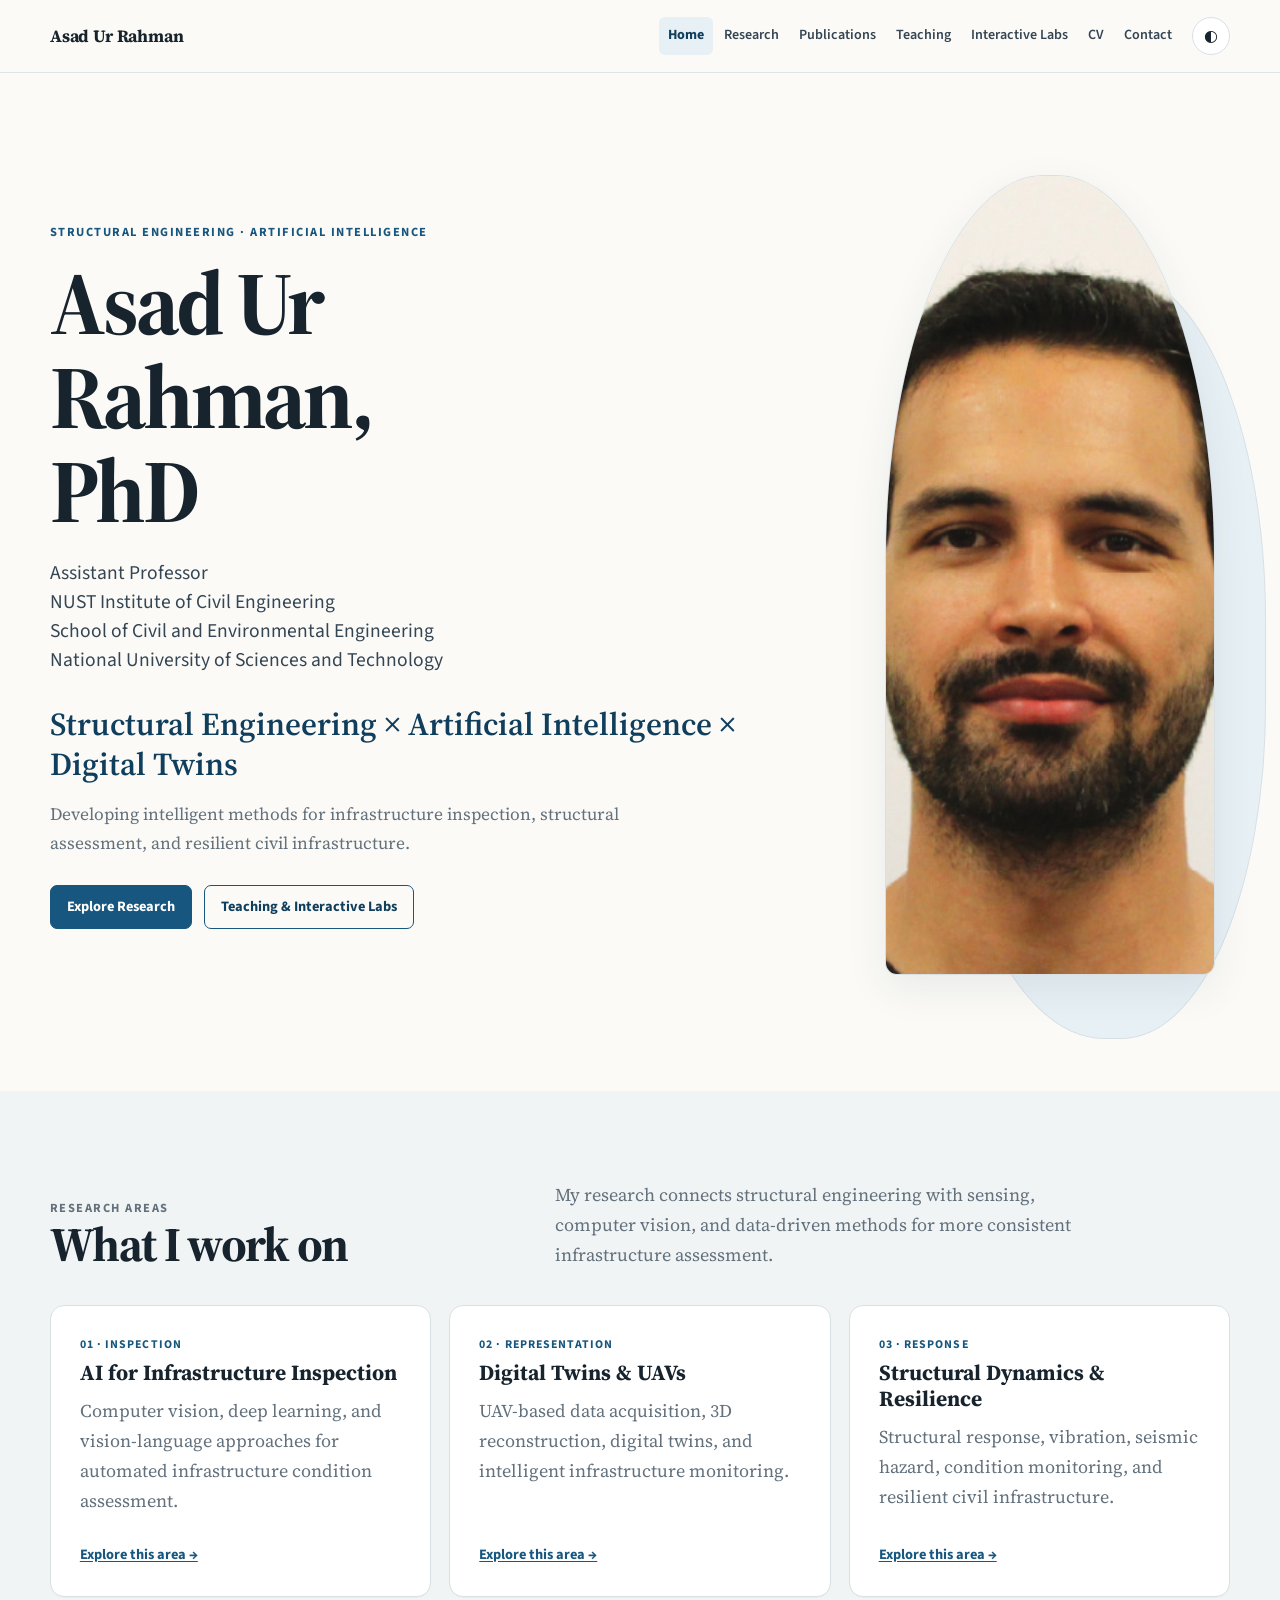
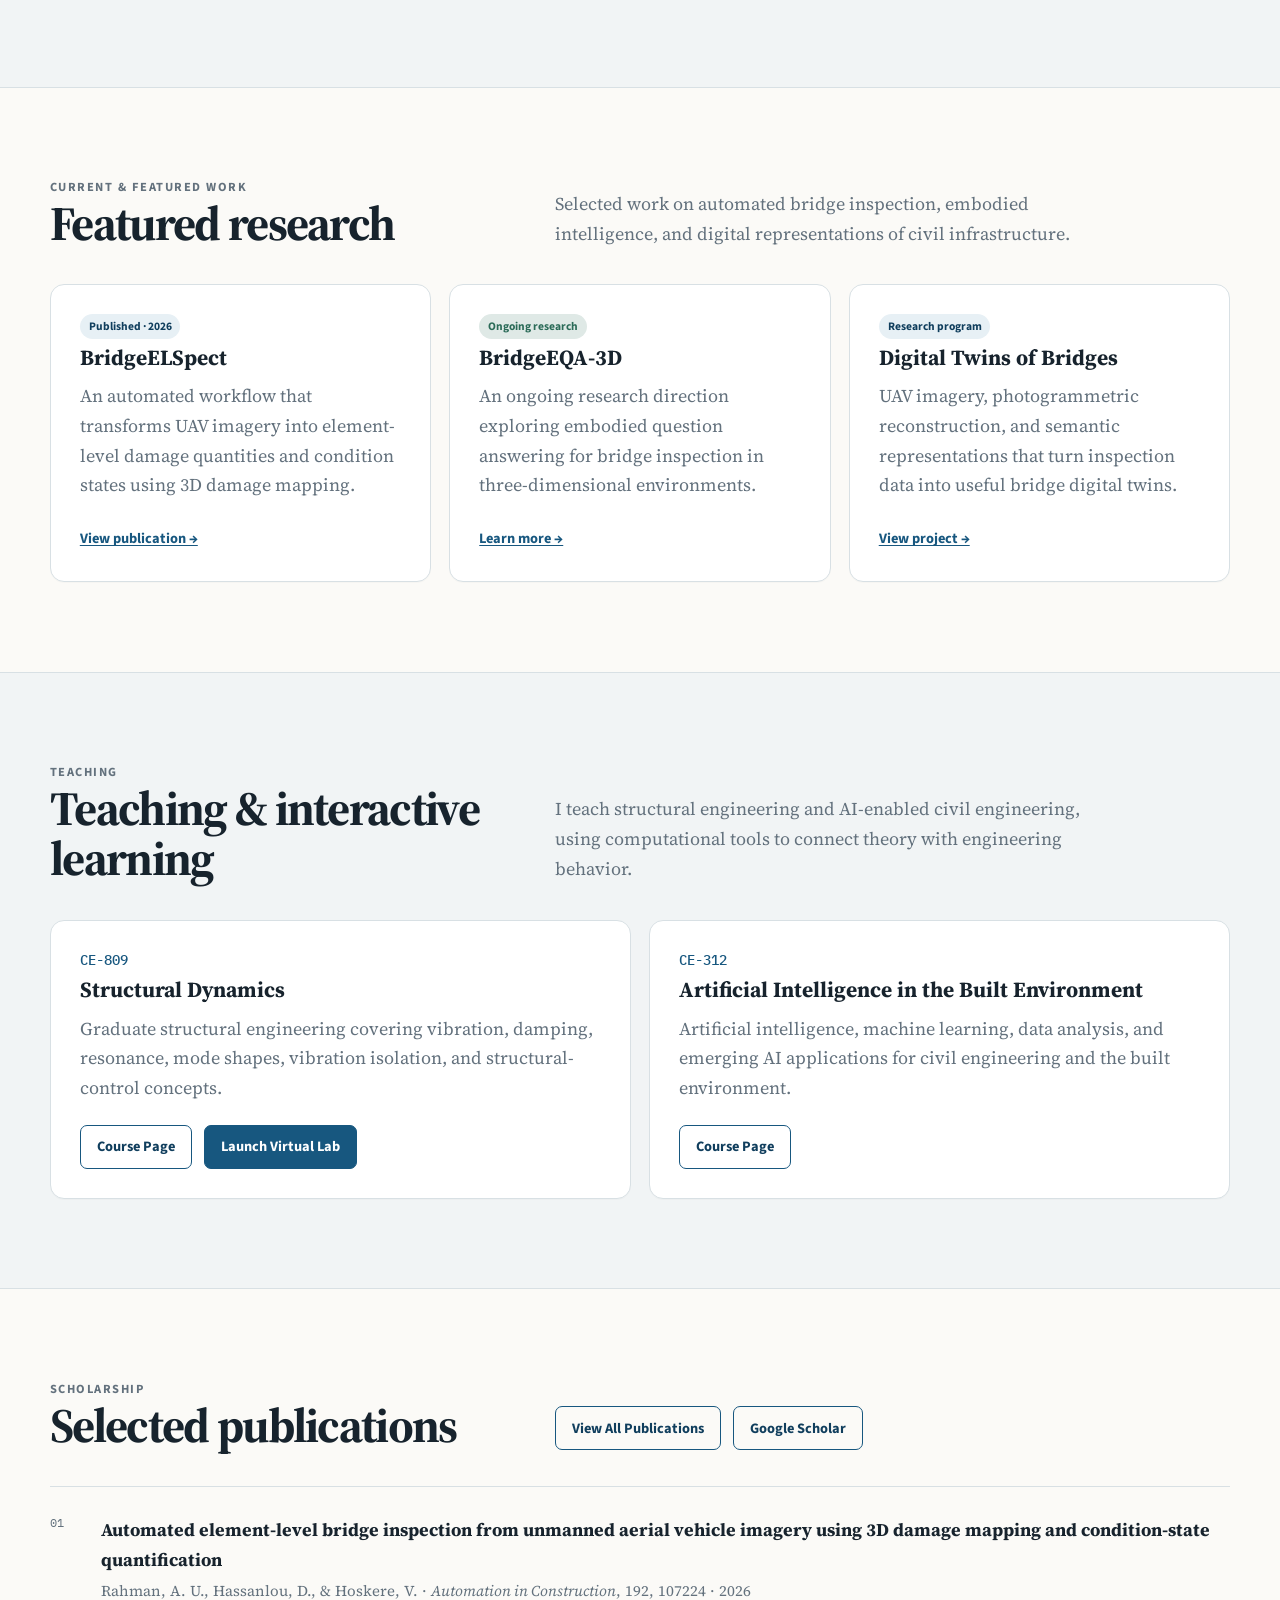
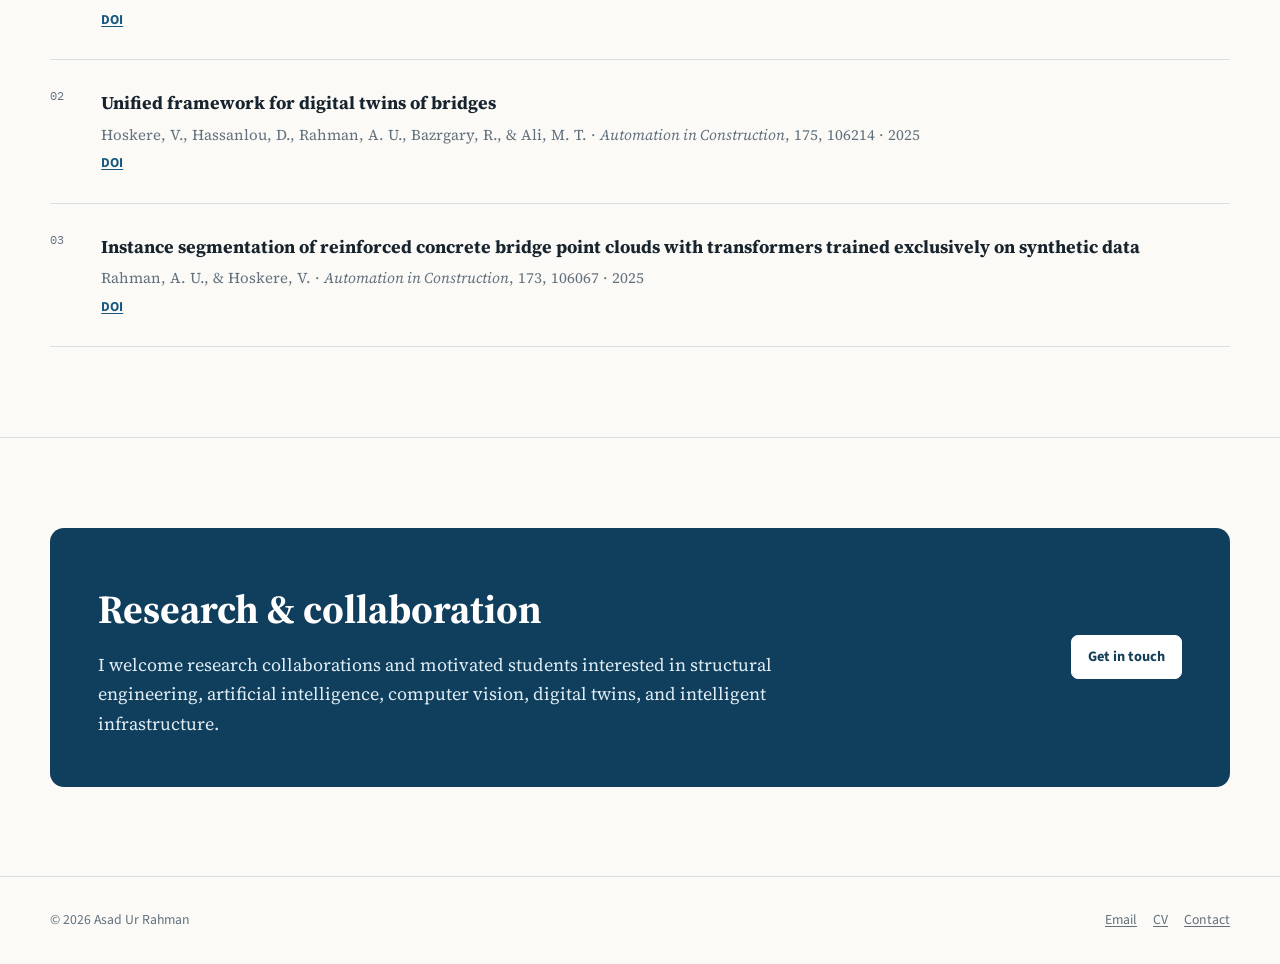
==== commit dbdf1b39: "Redesign site as academic faculty portfolio" ====
--- a/index.html
+++ b/index.html
@@ -1,336 +1,232 @@
-<!DOCTYPE html>
+<!doctype html>
 <html lang="en">
 <head>
-<meta charset="UTF-8" />
-<meta name="viewport" content="width=device-width, initial-scale=1.0" />
-<title>Asad Ur Rahman</title>
-<meta name="description" content="Asad Ur Rahman. Structural Engineering PhD candidate at the University of Houston. Research on digital twins, seismic hazard assessment, and deep learning for structural inspection." />
-<meta name="author" content="Asad Ur Rahman" />
-
-<meta property="og:title" content="Asad Ur Rahman" />
-<meta property="og:description" content="Structural Engineering PhD candidate. Digital twins, seismic hazard, deep learning for structures." />
-<meta property="og:type" content="website" />
-<meta property="og:url" content="https://asadrahman.org/" />
-
-<link rel="icon" type="image/svg+xml" href="favicon.svg" />
-<link rel="apple-touch-icon" href="favicon.svg" />
-
-<link rel="preconnect" href="https://fonts.googleapis.com" />
-<link rel="preconnect" href="https://fonts.gstatic.com" crossorigin />
-<link href="https://fonts.googleapis.com/css2?family=Source+Serif+4:ital,opsz,wght@0,8..60,400;0,8..60,600;0,8..60,700;1,8..60,400;1,8..60,600&family=Source+Sans+3:ital,wght@0,400;0,600;0,700;1,400&family=IBM+Plex+Mono:wght@400;500&display=swap" rel="stylesheet" />
-
-<link rel="stylesheet" href="styles.css" />
+  <meta charset="utf-8">
+  <meta name="viewport" content="width=device-width, initial-scale=1">
+  <title>Asad Ur Rahman, PhD | Structural Engineering, AI &amp; Digital Twins</title>
+  <meta name="description" content="Asad Ur Rahman is an Assistant Professor at NUST working at the intersection of structural engineering, artificial intelligence, infrastructure inspection, and digital twins.">
+  <meta name="author" content="Asad Ur Rahman">
+  <meta name="robots" content="index, follow, max-image-preview:large">
+  <link rel="canonical" href="https://asadrahman.org/">
+  <meta property="og:title" content="Asad Ur Rahman, PhD | Structural Engineering, AI &amp; Digital Twins">
+  <meta property="og:description" content="Research and teaching in AI-enabled infrastructure inspection, digital twins, and structural engineering.">
+  <meta property="og:type" content="profile">
+  <meta property="og:url" content="https://asadrahman.org/">
+  <meta property="og:image" content="https://asadrahman.org/asad-ur-rahman.jpg">
+  <meta property="og:image:alt" content="Portrait of Asad Ur Rahman">
+  <meta name="twitter:card" content="summary_large_image">
+  <meta name="twitter:title" content="Asad Ur Rahman, PhD">
+  <meta name="twitter:description" content="Assistant Professor at NUST researching structural engineering, AI, and digital twins.">
+  <meta name="twitter:image" content="https://asadrahman.org/asad-ur-rahman.jpg">
+  <script type="application/ld+json">
+  {
+    "@context": "https://schema.org",
+    "@type": "Person",
+    "name": "Asad Ur Rahman",
+    "honorificSuffix": "PhD",
+    "url": "https://asadrahman.org/",
+    "image": "https://asadrahman.org/asad-ur-rahman.jpg",
+    "email": "mailto:arahman@nice.nust.edu.pk",
+    "jobTitle": "Assistant Professor",
+    "affiliation": {
+      "@type": "CollegeOrUniversity",
+      "name": "National University of Sciences and Technology",
+      "url": "https://nust.edu.pk/"
+    },
+    "alumniOf": [
+      {"@type": "CollegeOrUniversity", "name": "University of Houston", "url": "https://www.uh.edu/"},
+      {"@type": "CollegeOrUniversity", "name": "National University of Sciences and Technology", "url": "https://nust.edu.pk/"},
+      {"@type": "CollegeOrUniversity", "name": "University of Engineering and Technology Peshawar", "url": "https://uetpeshawar.edu.pk/"}
+    ],
+    "knowsAbout": ["Structural Engineering", "Artificial Intelligence", "Bridge Inspection", "Digital Twins", "Computer Vision", "Structural Dynamics", "Seismic Hazard Assessment"],
+    "sameAs": [
+      "https://www.linkedin.com/in/asad-ur-rahman-a62989aa/",
+      "https://scholar.google.com/citations?user=kIHIPTcAAAAJ",
+      "https://www.researchgate.net/profile/Asad-Rahman-3",
+      "https://github.com/asadjan1801"
+    ]
+  }
+  </script>
+  <link rel="icon" type="image/svg+xml" href="/favicon.svg">
+  <link rel="preconnect" href="https://fonts.googleapis.com">
+  <link rel="preconnect" href="https://fonts.gstatic.com" crossorigin>
+  <link href="https://fonts.googleapis.com/css2?family=IBM+Plex+Mono:wght@400;500&amp;family=Source+Sans+3:wght@400;600;700&amp;family=Source+Serif+4:opsz,wght@8..60,400;8..60,600;8..60,700&amp;display=swap" rel="stylesheet">
+  <script>document.documentElement.classList.add('js')</script>
+  <link rel="stylesheet" href="/styles.css">
 </head>
 <body>
-
-<header class="site-header">
-  <nav class="topnav">
-    <a class="brand" href="#top">Asad Ur Rahman</a>
-    <div class="nav-links">
-      <a href="#about">About</a>
-      <a href="#research">Research</a>
-      <a href="#publications">Publications</a>
-      <a href="#experience">Experience</a>
-      <a href="#projects">Projects</a>
-      <a href="#contact">Contact</a>
-      <button id="theme-toggle" aria-label="Toggle dark mode" title="Toggle dark mode">
-        <span class="theme-icon">◐</span>
-      </button>
+  <a class="skip-link" href="#main">Skip to main content</a>
+  <header class="site-header">
+    <nav class="topnav" aria-label="Main navigation">
+      <a class="brand" href="/">Asad Ur Rahman</a>
+      <button class="nav-toggle" id="nav-toggle" type="button" aria-expanded="false" aria-controls="nav-panel">Menu</button>
+      <div class="nav-panel" id="nav-panel">
+        <div class="nav-links">
+          <a href="/" aria-current="page">Home</a>
+          <a href="/research/">Research</a>
+          <a href="/publications/">Publications</a>
+          <a href="/teaching/">Teaching</a>
+          <a href="/interactive-labs/">Interactive Labs</a>
+          <a href="/cv/">CV</a>
+          <a href="/contact/">Contact</a>
+        </div>
+        <button class="theme-toggle" id="theme-toggle" type="button" aria-label="Toggle color theme">◐</button>
+      </div>
+    </nav>
+  </header>
+
+  <main id="main">
+    <section class="hero">
+      <div class="page-shell hero-grid">
+        <div>
+          <p class="eyebrow">Structural engineering · Artificial intelligence</p>
+          <h1>Asad Ur Rahman, PhD</h1>
+          <p class="hero-role">Assistant Professor<br>NUST Institute of Civil Engineering<br>School of Civil and Environmental Engineering<br>National University of Sciences and Technology</p>
+          <p class="hero-identity">Structural Engineering × Artificial Intelligence × Digital Twins</p>
+          <p class="hero-statement">Developing intelligent methods for infrastructure inspection, structural assessment, and resilient civil infrastructure.</p>
+          <div class="hero-actions">
+            <a class="button" href="/research/">Explore Research</a>
+            <a class="button button-secondary" href="/teaching/">Teaching &amp; Interactive Labs</a>
+          </div>
+        </div>
+        <div class="hero-photo-wrap">
+          <img class="hero-photo" src="/asad-ur-rahman.jpg" alt="Asad Ur Rahman, Assistant Professor at NUST" width="640" height="800">
+        </div>
+      </div>
+    </section>
+
+    <section class="section section-tinted" aria-labelledby="areas-title">
+      <div class="section-inner">
+        <div class="section-heading">
+          <div><p class="eyebrow">Research areas</p><h2 id="areas-title">What I work on</h2></div>
+          <p>My research connects structural engineering with sensing, computer vision, and data-driven methods for more consistent infrastructure assessment.</p>
+        </div>
+        <div class="card-grid">
+          <article class="card">
+            <span class="card-kicker">01 · Inspection</span>
+            <h3>AI for Infrastructure Inspection</h3>
+            <p>Computer vision, deep learning, and vision-language approaches for automated infrastructure condition assessment.</p>
+            <div class="card-footer"><a class="text-link" href="/research/#inspection">Explore this area →</a></div>
+          </article>
+          <article class="card">
+            <span class="card-kicker">02 · Representation</span>
+            <h3>Digital Twins &amp; UAVs</h3>
+            <p>UAV-based data acquisition, 3D reconstruction, digital twins, and intelligent infrastructure monitoring.</p>
+            <div class="card-footer"><a class="text-link" href="/research/#digital-twins">Explore this area →</a></div>
+          </article>
+          <article class="card">
+            <span class="card-kicker">03 · Response</span>
+            <h3>Structural Dynamics &amp; Resilience</h3>
+            <p>Structural response, vibration, seismic hazard, condition monitoring, and resilient civil infrastructure.</p>
+            <div class="card-footer"><a class="text-link" href="/research/#resilience">Explore this area →</a></div>
+          </article>
+        </div>
+      </div>
+    </section>
+
+    <section class="section" aria-labelledby="featured-title">
+      <div class="section-inner">
+        <div class="section-heading">
+          <div><p class="eyebrow">Current &amp; featured work</p><h2 id="featured-title">Featured research</h2></div>
+          <p>Selected work on automated bridge inspection, embodied intelligence, and digital representations of civil infrastructure.</p>
+        </div>
+        <div class="card-grid">
+          <article class="card">
+            <span class="status">Published · 2026</span>
+            <h3>BridgeELSpect</h3>
+            <p>An automated workflow that transforms UAV imagery into element-level damage quantities and condition states using 3D damage mapping.</p>
+            <div class="card-footer"><a class="text-link" href="https://doi.org/10.1016/j.autcon.2026.107224">View publication →</a></div>
+          </article>
+          <article class="card">
+            <span class="status ongoing">Ongoing research</span>
+            <h3>BridgeEQA-3D</h3>
+            <p>An ongoing research direction exploring embodied question answering for bridge inspection in three-dimensional environments.</p>
+            <div class="card-footer"><a class="text-link" href="/research/#bridgeeqa-3d">Learn more →</a></div>
+          </article>
+          <article class="card">
+            <span class="status">Research program</span>
+            <h3>Digital Twins of Bridges</h3>
+            <p>UAV imagery, photogrammetric reconstruction, and semantic representations that turn inspection data into useful bridge digital twins.</p>
+            <div class="card-footer"><a class="text-link" href="/research/#digital-twins-project">View project →</a></div>
+          </article>
+        </div>
+      </div>
+    </section>
+
+    <section class="section section-tinted" aria-labelledby="teaching-title">
+      <div class="section-inner">
+        <div class="section-heading">
+          <div><p class="eyebrow">Teaching</p><h2 id="teaching-title">Teaching &amp; interactive learning</h2></div>
+          <p>I teach structural engineering and AI-enabled civil engineering, using computational tools to connect theory with engineering behavior.</p>
+        </div>
+        <div class="card-grid two">
+          <article class="card">
+            <span class="course-code">CE-809</span>
+            <h3>Structural Dynamics</h3>
+            <p>Graduate structural engineering covering vibration, damping, resonance, mode shapes, vibration isolation, and structural-control concepts.</p>
+            <div class="card-footer button-row">
+              <a class="button button-secondary" href="/teaching/structural-dynamics/">Course Page</a>
+              <a class="button" href="/teaching/structural-dynamics/interactive-lab/">Launch Virtual Lab</a>
+            </div>
+          </article>
+          <article class="card">
+            <span class="course-code">CE-312</span>
+            <h3>Artificial Intelligence in the Built Environment</h3>
+            <p>Artificial intelligence, machine learning, data analysis, and emerging AI applications for civil engineering and the built environment.</p>
+            <div class="card-footer button-row"><a class="button button-secondary" href="/teaching/ai-built-environment/">Course Page</a></div>
+          </article>
+        </div>
+      </div>
+    </section>
+
+    <section class="section" aria-labelledby="selected-publications-title">
+      <div class="section-inner">
+        <div class="section-heading">
+          <div><p class="eyebrow">Scholarship</p><h2 id="selected-publications-title">Selected publications</h2></div>
+          <div class="button-row">
+            <a class="button button-secondary" href="/publications/">View All Publications</a>
+            <a class="button button-secondary" href="https://scholar.google.com/citations?user=kIHIPTcAAAAJ">Google Scholar</a>
+          </div>
+        </div>
+        <ol class="publication-list">
+          <li>
+            <p class="publication-title">Automated element-level bridge inspection from unmanned aerial vehicle imagery using 3D damage mapping and condition-state quantification</p>
+            <p class="publication-meta">Rahman, A. U., Hassanlou, D., &amp; Hoskere, V. · <em>Automation in Construction</em>, 192, 107224 · 2026</p>
+            <p class="publication-links"><a href="https://doi.org/10.1016/j.autcon.2026.107224">DOI</a></p>
+          </li>
+          <li>
+            <p class="publication-title">Unified framework for digital twins of bridges</p>
+            <p class="publication-meta">Hoskere, V., Hassanlou, D., Rahman, A. U., Bazrgary, R., &amp; Ali, M. T. · <em>Automation in Construction</em>, 175, 106214 · 2025</p>
+            <p class="publication-links"><a href="https://doi.org/10.1016/j.autcon.2025.106214">DOI</a></p>
+          </li>
+          <li>
+            <p class="publication-title">Instance segmentation of reinforced concrete bridge point clouds with transformers trained exclusively on synthetic data</p>
+            <p class="publication-meta">Rahman, A. U., &amp; Hoskere, V. · <em>Automation in Construction</em>, 173, 106067 · 2025</p>
+            <p class="publication-links"><a href="https://doi.org/10.1016/j.autcon.2025.106067">DOI</a></p>
+          </li>
+        </ol>
+      </div>
+    </section>
+
+    <section class="section">
+      <div class="section-inner">
+        <div class="cta-panel">
+          <div>
+            <h2>Research &amp; collaboration</h2>
+            <p>I welcome research collaborations and motivated students interested in structural engineering, artificial intelligence, computer vision, digital twins, and intelligent infrastructure.</p>
+          </div>
+          <a class="button" href="/contact/">Get in touch</a>
+        </div>
+      </div>
+    </section>
+  </main>
+
+  <footer class="site-footer">
+    <div class="site-footer-inner">
+      <span>© <span data-year></span> Asad Ur Rahman</span>
+      <div class="footer-links"><a href="mailto:arahman@nice.nust.edu.pk">Email</a><a href="/cv/">CV</a><a href="/contact/">Contact</a></div>
     </div>
-  </nav>
-</header>
-
-<main id="top" class="container">
-
-  <aside class="toc" aria-label="Table of contents">
-    <div class="toc-inner">
-      <div class="toc-title">Contents</div>
-      <ol>
-        <li><a href="#about">About</a></li>
-        <li><a href="#research">Research Interests</a></li>
-        <li><a href="#education">Education</a></li>
-        <li><a href="#experience">Experience</a></li>
-        <li><a href="#projects">Funded Projects</a></li>
-        <li><a href="#publications">Publications</a>
-          <ol>
-            <li><a href="#journals">Journal Articles</a></li>
-            <li><a href="#reports">Reports</a></li>
-            <li><a href="#conferences">Conferences</a></li>
-          </ol>
-        </li>
-        <li><a href="#teaching">Teaching</a></li>
-        <li><a href="#contact">Contact</a></li>
-      </ol>
-    </div>
-  </aside>
-
-  <article class="prose">
-
-    <h1 class="page-title">Asad Ur Rahman</h1>
-    <p class="subtitle">Structural Engineering PhD candidate · University of Houston</p>
-
-    <blockquote class="epigraph">
-      <p>“We shape our buildings; thereafter they shape us.”</p>
-      <cite>— Winston Churchill</cite>
-    </blockquote>
-
-    <section id="about">
-      <h2>About</h2>
-      <img class="portrait" src="Head_shot.jpg" alt="Asad Ur Rahman" width="180" height="180" />
-      <p class="lede"><span class="dropcap">I</span> am a Structural Engineering PhD candidate at the <a href="https://www.uh.edu/">University of Houston</a>, working in the <a href="https://www.hoskere.com/">Structural and Artificial Intelligence Lab (SAIL)</a> with Prof. Vedhus Hoskere. My research sits at the intersection of civil engineering, computer vision, and deep learning. I build digital twins of real infrastructure and teach machines to inspect it.</p>
-
-      <p>Over the past five years I have worked on bridges and buildings: collecting drone imagery of railway bridges in Houston, training transformer-based segmentation models on synthetic point clouds, and assessing seismic hazard for hydropower and housing projects across Pakistan. Before Houston I earned an M.S. from the <a href="https://nust.edu.pk/">National University of Science and Technology</a> in Islamabad and a B.E. in Civil Engineering from <a href="https://uetpeshawar.edu.pk/">UET Peshawar</a>.</p>
-
-      <p>In summer 2025 I worked in the Diagnostics group at <a href="https://www.walterpmoore.com/">Walter P Moore</a> in Houston, building internal tooling for damage annotation and quantitative condition assessment of existing structures. I expect to defend my dissertation in July 2026, and I am looking for research and engineering roles where I can bring deep learning to bear on real‑world structural problems.</p>
-    </section>
-
-    <section id="research">
-      <h2>Research Interests</h2>
-      <p>My work clusters into three overlapping threads:</p>
-      <ul class="pretty-list">
-        <li><strong>Digital twins of civil infrastructure.</strong> Photogrammetric and LiDAR reconstruction of bridges and buildings, with a focus on bridging the sim‑to‑real gap by training on procedurally generated synthetic data.</li>
-        <li><strong>Automated inspection and damage assessment.</strong> Semantic and instance segmentation of structural components, cracks, corrosion, and defects from drone and ground‑level imagery using transformer architectures (Segformer, Mask2Former, and related).</li>
-        <li><strong>Seismic hazard assessment.</strong> Probabilistic seismic hazard analysis (PSHA), earthquake catalogue compilation, and source modeling for region‑ and site‑specific applications in South Asia.</li>
-      </ul>
-    </section>
-
-    <section id="education">
-      <h2>Education</h2>
-      <dl class="timeline">
-        <dt><span class="years">2021 — 2026</span></dt>
-        <dd>
-          <strong>Ph.D., Structural Engineering</strong><br />
-          University of Houston &nbsp;·&nbsp; <span class="muted">Houston, USA</span>
-        </dd>
-        <dt><span class="years">2017 — 2020</span></dt>
-        <dd>
-          <strong>M.S., Structural Engineering</strong><br />
-          National University of Science and Technology &nbsp;·&nbsp; <span class="muted">Islamabad, Pakistan</span>
-        </dd>
-        <dt><span class="years">2013 — 2017</span></dt>
-        <dd>
-          <strong>B.E., Civil Engineering</strong><br />
-          University of Engineering and Technology (UET), Peshawar &nbsp;·&nbsp; <span class="muted">Peshawar, Pakistan</span>
-        </dd>
-      </dl>
-
-      <h3>Relevant coursework</h3>
-      <p class="tags">
-        <span class="tag">Advanced Concrete Design</span>
-        <span class="tag">Finite Element Modeling</span>
-        <span class="tag">Advanced Structural Dynamics</span>
-        <span class="tag">Deep Learning</span>
-        <span class="tag">Geology &amp; Seismology</span>
-        <span class="tag">Digital Image Metrology</span>
-      </p>
-    </section>
-
-    <section id="experience">
-      <h2>Experience</h2>
-
-      <div class="role">
-        <div class="role-head">
-          <h3>Graduate Research Assistant</h3>
-          <span class="when">Aug 2021 — Present</span>
-        </div>
-        <div class="where">Structural and Artificial Intelligence Lab (SAIL), University of Houston</div>
-        <ul>
-          <li><strong>Digital twins of bridges.</strong> Collected drone imagery of the GH&amp;SA Railroad Bridge and Main Street viaduct in Houston using Skydio X2 / 2+ and reconstructed them with Reality&nbsp;Capture, Bentley iTwin, and WebODM.</li>
-          <li><strong>Damage segmentation.</strong> Competed in the dacl10k semantic segmentation Kaggle challenge on concrete bridge damage using Segformer.</li>
-        </ul>
-      </div>
-
-      <div class="role">
-        <div class="role-head">
-          <h3>Graduate Structural Engineering Intern</h3>
-          <span class="when">Jun 2025 — Aug 2025</span>
-        </div>
-        <div class="where">Walter P Moore, Diagnostics Department · Houston, USA</div>
-        <ul>
-          <li>Built internal tools for streamlined damage annotation of structural imagery and point clouds.</li>
-          <li>Trained deep‑learning models for automated damage segmentation.</li>
-          <li>Produced digital twins of existing structures and implemented quantitative damage assessment workflows.</li>
-        </ul>
-      </div>
-
-      <div class="role">
-        <div class="role-head">
-          <h3>Lecturer</h3>
-          <span class="when">Feb 2021 — Jul 2021</span>
-        </div>
-        <div class="where">Swedish College of Engineering and Technology · Taxila, Pakistan</div>
-        <ul>
-          <li>Taught undergraduate courses including <em>Special Topics</em> and <em>Survey II</em>.</li>
-          <li>Updated course curricula to reflect current industry practice and supervised two undergraduate research groups.</li>
-        </ul>
-      </div>
-
-      <div class="role">
-        <div class="role-head">
-          <h3>Structural Design Engineer (Intern)</h3>
-          <span class="when">Sep 2020 — Jan 2021</span>
-        </div>
-        <div class="where">Ahmed Tariq Ashraf Engineering Consultants (ATAC) · Pakistan</div>
-        <ul>
-          <li>Contributed to structural design, analysis, and drawing preparation for building projects under senior engineers.</li>
-          <li>Ensured design compliance with relevant codes and standards.</li>
-        </ul>
-      </div>
-
-      <div class="role">
-        <div class="role-head">
-          <h3>Graduate Teaching Assistant</h3>
-          <span class="when">Sep 2018 — Jul 2019</span>
-        </div>
-        <div class="where">NUST Institute of Civil Engineering · Islamabad, Pakistan</div>
-        <ul>
-          <li>Supported teaching of undergraduate civil engineering courses, ran tutorials, and assisted with laboratory experiments.</li>
-        </ul>
-      </div>
-    </section>
-
-    <section id="projects">
-      <h2>Funded Research Projects</h2>
-
-      <div class="project">
-        <h3>Developing Digital Twins for Texas Bridges</h3>
-        <div class="meta">Texas Department of Transportation (TxDOT) · 3 years · <em>ongoing</em></div>
-        <p>Collected and processed imagery and point clouds of Texas bridges, developed a synthetic bridge point‑cloud dataset, and trained deep‑learning models for instance and semantic segmentation of structural components.</p>
-      </div>
-
-      <div class="project">
-        <h3>Seismic Hazard Maps for the Building Code of Pakistan</h3>
-        <div class="meta">Pakistan Engineering Council (PEC) · 5 months</div>
-        <p>Reviewed current PSHA methodologies, compiled earthquake catalogues and crustal fault information, and contributed to modeling and analysis for an update to Pakistan's national seismic hazard maps.</p>
-      </div>
-
-      <div class="project">
-        <h3>Site‑specific PSHA for Gulpur Hydropower Project</h3>
-        <div class="meta">DAELIM, Seoul, South Korea · 6 months</div>
-        <p>Collected geological and seismological data for the Gulpur site and applied probabilistic seismic hazard assessment to quantify ground‑shaking hazard, working with international engineers from DAELIM.</p>
-      </div>
-
-      <div class="project">
-        <h3>Site‑specific PSHA for Naya Pakistan Housing Project</h3>
-        <div class="meta">NESPAK, Pakistan · 6 months</div>
-        <p>Reviewed geological and seismological conditions at the Islamabad Capital Territory housing sites, used PSHA tools to evaluate potential ground shaking, and worked with NESPAK engineers to integrate seismic safety measures into the structural design.</p>
-      </div>
-    </section>
-
-    <section id="publications">
-      <h2>Publications</h2>
-      <p>Full list also available on <a href="https://scholar.google.com/citations?user=kIHIPTcAAAAJ">Google Scholar</a> and <a href="https://www.researchgate.net/profile/Asad-Rahman-3">ResearchGate</a>.</p>
-
-      <h3 id="journals">Journal Articles &amp; Preprints</h3>
-      <ol class="pubs">
-        <li>
-          Varghese, S., Gao, J., <strong>Rahman, A. U.</strong>, &amp; Hoskere, V. (2025). <em>BridgeEQA: Virtual Embodied Agents for Real Bridge Inspections.</em> arXiv:2511.12676.
-          <a class="doi" href="https://arxiv.org/abs/2511.12676">arXiv</a>
-        </li>
-        <li>
-          <strong>Rahman, A. U.</strong>, &amp; Hoskere, V. (2026). <em>Automated framework for element‑level bridge inspection.</em> Automation in Construction. <span class="muted">(manuscript in preparation)</span>
-        </li>
-        <li>
-          Hoskere, V., Hassanlou, D., <strong>Rahman, A. U.</strong>, Bazrgary, R., &amp; Ali, M. T. (2025). <em>Unified framework for digital twins of bridges.</em> Automation in Construction, 175, 106214.
-          <a class="doi" href="https://doi.org/10.1016/j.autcon.2025.106214">doi</a>
-        </li>
-        <li>
-          <strong>Rahman, A. U.</strong>, &amp; Hoskere, V. (2025). <em>Instance segmentation of reinforced concrete bridge point clouds with transformers trained exclusively on synthetic data.</em> Automation in Construction, 173, 106067.
-          <a class="doi" href="https://doi.org/10.1016/j.autcon.2025.106067">doi</a>
-        </li>
-        <li>
-          Hoskere, V., &amp; <strong>Rahman, A. U.</strong> (2024). <em>Geometric digital twins of RC bridge point clouds using instance segmentation.</em> IABSE Congress, San José 2024, paper 0977.
-          <a class="doi" href="https://doi.org/10.2749/sanjose.2024.0977">doi</a>
-        </li>
-        <li>
-          Munir, S., Najam, F. A., Malik, U. J., Rana, I. A., &amp; Ali, A. (2024). <em>Seismic evaluation of non‑seismically detailed RC buildings in Pakistan: Performance and damage accumulation under repeated earthquakes.</em> Bulletin of Earthquake Engineering, 1–33.
-          <a class="doi" href="https://doi.org/10.1007/s10518-021-01054-8">doi</a>
-        </li>
-        <li>
-          <strong>Rahman, A.</strong>, Najam, F. A., Zaman, S., Rasheed, A., &amp; Rana, I. A. (2021). <em>An updated probabilistic seismic hazard assessment (PSHA) for Pakistan.</em> Bulletin of Earthquake Engineering, 19(8), 1–38.
-          <a class="doi" href="https://doi.org/10.1007/s10518-021-01054-8">doi</a>
-        </li>
-        <li>
-          <strong>Rahman, A.</strong>, Rasheed, A., Najam, F. A., Zaman, S., Rana, I. A., Aslam, F., &amp; Khan, S. U. (2021). <em>An updated earthquake catalogue and source model for seismic hazard analysis of Pakistan.</em> Arabian Journal for Science and Engineering, 1–23.
-          <a class="doi" href="https://doi.org/10.1007/s13369-021-05439-4">doi</a>
-        </li>
-        <li>
-          Qureshi, M. I., Khan, S. U., Rana, I. A., Ali, B., &amp; <strong>Rahman, A.</strong> (2021). <em>Determinants of people's seismic risk perception: A case study of Malakand, Pakistan.</em> International Journal of Disaster Risk Reduction, 102078.
-          <a class="doi" href="https://doi.org/10.1016/j.ijdrr.2021.102078">doi</a>
-        </li>
-      </ol>
-
-      <h3 id="reports">Reports</h3>
-      <ol class="pubs" start="1">
-        <li>
-          Roueche, D. B., Kalliontzis, D., Hoskere, V., Kotzamanis, V., Bazrgary, R., Khan, W., <strong>Rahman, A. U.</strong>, Kenawy, M., Erazo, K., Ghahremani, K., Pham, H., Capa Salinas, J., Kijewski‑Correa, T., Prevatt, D. O., &amp; Robertson, I. (2024). <em>StEER 2024 Houston Derecho Joint Preliminary Virtual Reconnaissance Report and Early Access Reconnaissance Report (PVRR‑EARR).</em> Report No. PRJ‑4704.
-          <a class="doi" href="https://doi.org/10.17603/ds2-xgvz-5790">doi</a>
-        </li>
-      </ol>
-
-      <h3 id="conferences">Conferences</h3>
-      <ol class="pubs">
-        <li>
-          <strong>Rahman, A. U.</strong> (2023). <em>Data Augmentation Methods for Improved Sim2Real Transfer of Segmentation of Synthetic Bridge Point Clouds.</em> Engineering Mechanics Institute (EMI) Conference.
-        </li>
-      </ol>
-    </section>
-
-    <section id="teaching">
-      <h2>Teaching</h2>
-      <p>I have supported civil engineering instruction at three institutions:</p>
-      <ul>
-        <li><strong>University of Houston.</strong> Graduate Teaching Assistant, Civil &amp; Environmental Engineering (Fall 2021).</li>
-        <li><strong>Swedish College of Engineering and Technology.</strong> Lecturer, Civil Engineering (Feb – Jul 2021).</li>
-        <li><strong>NUST Institute of Civil Engineering.</strong> Graduate Teaching Assistant (Sep 2018 – Jul 2019).</li>
-      </ul>
-    </section>
-
-    <section id="contact">
-      <h2>Contact</h2>
-      <p>The best way to reach me is by email. I am happy to hear from researchers, engineers, and students interested in digital twins, structural inspection, or seismic hazard.</p>
-      <ul class="contact-list">
-        <li>
-          <a href="mailto:aurahman@cougarnet.uh.edu">
-            <svg class="icon" viewBox="0 0 24 24" aria-hidden="true"><path fill="currentColor" d="M2 5.5A2.5 2.5 0 0 1 4.5 3h15A2.5 2.5 0 0 1 22 5.5v13a2.5 2.5 0 0 1-2.5 2.5h-15A2.5 2.5 0 0 1 2 18.5v-13Zm2.3-.5 7.7 6.04L19.7 5H4.3Zm15.7 1.35-7.39 5.8a1 1 0 0 1-1.22 0L4 6.85V18.5c0 .28.22.5.5.5h15a.5.5 0 0 0 .5-.5V6.85Z"/></svg>
-            Email
-          </a>
-        </li>
-        <li>
-          <a href="https://www.linkedin.com/in/asad-ur-rahman-a62989aa/">
-            <svg class="icon" viewBox="0 0 24 24" aria-hidden="true"><path fill="currentColor" d="M20.45 20.45h-3.55v-5.57c0-1.33-.03-3.04-1.85-3.04-1.85 0-2.13 1.44-2.13 2.94v5.67H9.36V9h3.41v1.56h.05c.47-.9 1.64-1.85 3.37-1.85 3.6 0 4.27 2.37 4.27 5.46v6.28ZM5.34 7.43a2.06 2.06 0 1 1 0-4.12 2.06 2.06 0 0 1 0 4.12ZM7.12 20.45H3.56V9h3.56v11.45ZM22.22 0H1.77C.79 0 0 .77 0 1.72v20.56C0 23.23.79 24 1.77 24h20.45C23.2 24 24 23.23 24 22.28V1.72C24 .77 23.2 0 22.22 0Z"/></svg>
-            LinkedIn
-          </a>
-        </li>
-        <li>
-          <a href="https://scholar.google.com/citations?user=kIHIPTcAAAAJ">
-            <svg class="icon" viewBox="0 0 24 24" aria-hidden="true"><path fill="currentColor" d="M5.242 13.769 0 9.5 12 0l12 9.5-5.242 4.269C17.548 10.936 14.978 9 12 9c-2.977 0-5.548 1.936-6.758 4.769ZM12 10a7 7 0 1 0 0 14 7 7 0 0 0 0-14Z"/></svg>
-            Google Scholar
-          </a>
-        </li>
-        <li>
-          <a href="https://www.researchgate.net/profile/Asad-Rahman-3">
-            <svg class="icon" viewBox="0 0 24 24" aria-hidden="true"><path fill="currentColor" d="M19.586 0c-.818 0-1.508.19-2.073.565-.563.377-.97.936-1.213 1.68a3.193 3.193 0 0 0-.112.437 8.365 8.365 0 0 0-.078.53 9 9 0 0 0-.05.727 38.272 38.272 0 0 0-.016 1.05c0 .404.005.752.016 1.046.012.295.028.537.05.729.023.19.05.37.078.527.027.156.065.301.112.437.243.743.65 1.303 1.213 1.68.565.376 1.256.564 2.073.564a3.86 3.86 0 0 0 1.322-.215 2.86 2.86 0 0 0 1.018-.612c.284-.267.51-.588.675-.966.167-.378.286-.804.36-1.28a.09.09 0 0 0-.016-.076.085.085 0 0 0-.072-.036h-1.96a.11.11 0 0 0-.105.09c-.057.291-.19.552-.4.786-.207.23-.52.346-.935.346-.447 0-.79-.147-1.026-.44-.059-.073-.111-.153-.156-.243a1.49 1.49 0 0 1-.117-.334 3.358 3.358 0 0 1-.083-.503 8.356 8.356 0 0 1-.05-.727 38.272 38.272 0 0 1-.016-1.046c0-.404.005-.752.016-1.046.012-.295.028-.537.05-.728.023-.192.05-.36.083-.503.034-.143.073-.255.117-.334.045-.088.097-.169.156-.242.236-.294.578-.44 1.026-.44.415 0 .728.115.934.345.21.234.343.495.4.787.013.054.048.09.107.09H22.9c.024 0 .048-.013.072-.036a.09.09 0 0 0 .016-.077c-.075-.475-.193-.902-.36-1.28-.165-.377-.39-.698-.675-.965a2.86 2.86 0 0 0-1.018-.612A3.86 3.86 0 0 0 19.586 0Z"/></svg>
-            ResearchGate
-          </a>
-        </li>
-        <li>
-          <a href="Resume_Asad ur rahman.pdf">
-            <svg class="icon" viewBox="0 0 24 24" aria-hidden="true"><path fill="currentColor" d="M14 2H6a2 2 0 0 0-2 2v16a2 2 0 0 0 2 2h12a2 2 0 0 0 2-2V8l-6-6Zm0 2 4.59 4.59H14V4ZM6 20V4h6v6h6v10H6Zm2-9h8v1.5H8V11Zm0 3h8v1.5H8V14Zm0 3h5v1.5H8V17Z"/></svg>
-            Résumé (PDF)
-          </a>
-        </li>
-      </ul>
-    </section>
-
-    <footer class="page-footer">
-      <p>© <span id="year">2026</span> Asad Ur Rahman. Built with plain HTML and CSS. Hosted on Cloudflare Pages.</p>
-    </footer>
-
-  </article>
-
-</main>
-
-<script src="script.js"></script>
+  </footer>
+  <script src="/script.js"></script>
 </body>
 </html>
--- a/styles.css
+++ b/styles.css
@@ -1,516 +1,281 @@
-/* ---------- Design tokens (matched to gwern.net) ---------- */
 :root {
-  /* Gwern font stacks — verbatim */
-  --serif: "Source Serif 4", "Apple Garamond", "Baskerville", "Libre Baskerville", "Droid Serif", "Times New Roman", "Times", serif, "Noto Emoji", "Quivira";
-  --sans:  "Source Sans 3", "Lucida Sans Unicode", "Helvetica", "Trebuchet MS", sans-serif, "Noto Emoji", "Quivira";
-  --mono:  "IBM Plex Mono", "Liberation Mono", "Consolas", "Courier", monospace, "Noto Emoji", "Quivira";
-
-  /* Gwern body size + line-height breakpoints */
-  --body-font-size: 20px;
-  --line-height: 1.60;
-
-  /* Gwern layout */
-  --page-max: 935px;
-  --side-pad: 20px;
-
-  /* Colors — gwern is monochrome white/black */
-  --bg: #ffffff;
-  --bg-elev: #f8f8f8;
-  --ink: #000000;
-  --ink-soft: #333333;
-  --muted: #666666;
-  --rule: #cccccc;
-  --accent: #333333;
-  --accent-hover: #888888;
-  --accent-visited: #666666;
-  --tag-bg: #f0f0f0;
-  --code-bg: #fafafa;
-}
-
-@media all and (max-width: 1199px) { :root { --line-height: 1.55; } }
-@media all and (max-width: 999px)  { :root { --line-height: 1.50; } }
-@media all and (max-width: 649px)  {
-  :root {
-    --body-font-size: 18px;
-    --line-height: 1.45;
-    --side-pad: 16px;
-  }
-}
-
+  --serif: "Source Serif 4", Georgia, serif;
+  --sans: "Source Sans 3", system-ui, sans-serif;
+  --mono: "IBM Plex Mono", ui-monospace, monospace;
+  --bg: #fbfaf7;
+  --surface: #ffffff;
+  --surface-soft: #f1f4f5;
+  --ink: #17232d;
+  --ink-soft: #344553;
+  --muted: #63717d;
+  --line: #d8e0e4;
+  --accent: #17577f;
+  --accent-strong: #103e5d;
+  --accent-soft: #e7f0f5;
+  --success: #2b6b58;
+  --shadow: 0 14px 40px rgba(22, 45, 61, 0.08);
+  --radius: 14px;
+  --page: 1180px;
+}
 @media (prefers-color-scheme: dark) {
   :root:not([data-theme]) {
-    --bg: #181818;
-    --bg-elev: #222222;
-    --ink: #e8e8e8;
-    --ink-soft: #cfcfcf;
-    --muted: #9a9a9a;
-    --rule: #3a3a3a;
-    --accent: #d0d0d0;
-    --accent-hover: #ffffff;
-    --accent-visited: #a8a8a8;
-    --tag-bg: #262626;
-    --code-bg: #262626;
+    --bg: #11171b; --surface: #182127; --surface-soft: #202b32;
+    --ink: #edf3f5; --ink-soft: #c7d2d8; --muted: #9cabb4;
+    --line: #33424b; --accent: #86c5e8; --accent-strong: #b6def3;
+    --accent-soft: #1d3542; --success: #8bd0b8;
+    --shadow: 0 14px 40px rgba(0, 0, 0, 0.22);
   }
 }
 :root[data-theme="dark"] {
-  --bg: #181818;
-  --bg-elev: #222222;
-  --ink: #e8e8e8;
-  --ink-soft: #cfcfcf;
-  --muted: #9a9a9a;
-  --rule: #3a3a3a;
-  --accent: #d0d0d0;
-  --accent-hover: #ffffff;
-  --accent-visited: #a8a8a8;
-  --tag-bg: #262626;
-  --code-bg: #262626;
+  --bg: #11171b; --surface: #182127; --surface-soft: #202b32;
+  --ink: #edf3f5; --ink-soft: #c7d2d8; --muted: #9cabb4;
+  --line: #33424b; --accent: #86c5e8; --accent-strong: #b6def3;
+  --accent-soft: #1d3542; --success: #8bd0b8;
+  --shadow: 0 14px 40px rgba(0, 0, 0, 0.22);
 }
 :root[data-theme="light"] {
-  --bg: #ffffff;
-  --bg-elev: #f8f8f8;
-  --ink: #000000;
-  --ink-soft: #333333;
-  --muted: #666666;
-  --rule: #cccccc;
-  --accent: #333333;
-  --accent-hover: #888888;
-  --accent-visited: #666666;
-  --tag-bg: #f0f0f0;
-  --code-bg: #fafafa;
-}
-
-/* ---------- Reset ---------- */
+  --bg: #fbfaf7; --surface: #ffffff; --surface-soft: #f1f4f5;
+  --ink: #17232d; --ink-soft: #344553; --muted: #63717d;
+  --line: #d8e0e4; --accent: #17577f; --accent-strong: #103e5d;
+  --accent-soft: #e7f0f5; --success: #2b6b58;
+  --shadow: 0 14px 40px rgba(22, 45, 61, 0.08);
+}
 *, *::before, *::after { box-sizing: border-box; }
-html { scroll-behavior: smooth; scroll-padding-top: 5rem; }
+html { scroll-behavior: smooth; scroll-padding-top: 6rem; }
 body {
-  margin: 0;
-  background: var(--bg);
-  color: var(--ink);
-  font-family: var(--serif);
-  font-size: var(--body-font-size);
-  font-weight: 400;
-  line-height: var(--line-height);
-  -webkit-font-smoothing: antialiased;
-  font-feature-settings: "kern", "liga";
-  font-variant-numeric: oldstyle-nums;   /* gwern old-style figures */
-  text-rendering: optimizeLegibility;
+  margin: 0; background: var(--bg); color: var(--ink); font-family: var(--serif);
+  font-size: 18px; line-height: 1.65; -webkit-font-smoothing: antialiased;
   overflow-wrap: break-word;
 }
-
-/* ---------- Header / Nav ---------- */
+img { display: block; max-width: 100%; }
+a { color: var(--accent); text-underline-offset: 0.16em; }
+a:hover { color: var(--accent-strong); }
+button, input, textarea { font: inherit; }
+:focus-visible { outline: 3px solid var(--accent); outline-offset: 3px; }
+.skip-link {
+  position: fixed; top: 0.6rem; left: 0.6rem; z-index: 1000; padding: 0.55rem 0.8rem;
+  background: var(--ink); color: var(--bg); transform: translateY(-150%);
+}
+.skip-link:focus { transform: translateY(0); }
 .site-header {
-  position: sticky;
-  top: 0;
-  z-index: 50;
-  background: color-mix(in srgb, var(--bg) 85%, transparent);
-  backdrop-filter: saturate(180%) blur(10px);
-  -webkit-backdrop-filter: saturate(180%) blur(10px);
-  border-bottom: 1px solid var(--rule);
+  position: sticky; top: 0; z-index: 100;
+  border-bottom: 1px solid color-mix(in srgb, var(--line) 80%, transparent);
+  background: color-mix(in srgb, var(--bg) 90%, transparent);
+  backdrop-filter: blur(14px) saturate(150%); -webkit-backdrop-filter: blur(14px) saturate(150%);
 }
 .topnav {
-  max-width: var(--page-max);
-  margin: 0 auto;
-  padding: 0.9rem 1.5rem;
-  display: flex;
-  align-items: center;
-  justify-content: space-between;
-  gap: 1rem;
+  width: min(var(--page), calc(100% - 2rem)); min-height: 72px; margin: 0 auto;
+  display: flex; align-items: center; justify-content: space-between; gap: 1.5rem;
   font-family: var(--sans);
 }
 .brand {
-  font-family: var(--serif);
-  font-weight: 600;
-  font-size: 1em;
-  color: var(--ink);
-  text-decoration: none;
-  font-variant-caps: small-caps;
-  letter-spacing: 0.02em;
-}
-.nav-links {
-  display: flex;
-  align-items: center;
-  gap: 1.25rem;
-}
+  color: var(--ink); text-decoration: none; font-family: var(--serif); font-size: 1.08rem;
+  font-weight: 700; letter-spacing: -0.01em; white-space: nowrap;
+}
+.nav-panel, .nav-links { display: flex; align-items: center; }
+.nav-panel { gap: 0.7rem; }
+.nav-links { gap: 0.15rem; }
 .nav-links a {
-  color: var(--ink-soft);
-  text-decoration: none;
-  font-size: 0.9em;
-  font-weight: 400;
-  transition: color 0.15s ease;
-}
-.nav-links a:hover { color: var(--accent); }
-
-#theme-toggle {
-  background: transparent;
-  border: 1px solid var(--rule);
-  border-radius: 999px;
-  width: 34px;
-  height: 34px;
-  cursor: pointer;
-  color: var(--ink-soft);
-  display: inline-flex;
-  align-items: center;
-  justify-content: center;
-  font-size: 1rem;
-  transition: border-color 0.15s ease, color 0.15s ease, transform 0.15s ease;
-}
-#theme-toggle:hover {
-  border-color: var(--accent);
-  color: var(--accent);
-  transform: rotate(20deg);
-}
-
-/* ---------- Layout ---------- */
-.container {
-  max-width: 1200px;
-  margin: 0 auto;
-  padding: 3rem var(--side-pad) 4rem;
-  display: grid;
-  grid-template-columns: 14rem minmax(0, 1fr);
-  gap: 3rem;
-  align-items: start;
-}
-
-/* ---------- Table of Contents ---------- */
-.toc {
-  position: sticky;
-  top: 5rem;
-  font-family: var(--sans);
-  font-size: 0.85rem;
-  max-height: calc(100vh - 6rem);
-  overflow-y: auto;
-}
-.toc-title {
-  text-transform: uppercase;
-  letter-spacing: 0.1em;
-  font-size: 0.72rem;
-  color: var(--muted);
-  margin-bottom: 0.75rem;
-  font-weight: 600;
-}
-.toc ol {
-  list-style: none;
-  padding: 0;
-  margin: 0;
-  border-left: 1px solid var(--rule);
-}
-.toc ol ol {
-  border-left: none;
-  margin-top: 0.25rem;
-  padding-left: 0.75rem;
-}
-.toc li { margin: 0.25rem 0; }
-.toc a {
-  display: block;
-  padding: 0.2rem 0.75rem;
-  color: var(--ink-soft);
-  text-decoration: none;
-  border-left: 2px solid transparent;
-  margin-left: -1px;
-  transition: color 0.15s ease, border-color 0.15s ease;
-}
-.toc a:hover { color: var(--accent); }
-.toc a.active {
-  color: var(--accent);
-  border-left-color: var(--accent);
-  font-weight: 600;
-}
-
-/* ---------- Prose column ---------- */
-.prose {
-  max-width: var(--page-max);
-  min-width: 0;
-}
-.prose h1, .prose h2, .prose h3, .prose h4 {
-  font-family: var(--serif);
-  color: var(--ink);
-  line-height: 1.15;
-}
-/* H1 — gwern page title: small-caps, weight 600, letter-spacing -1px */
-.page-title {
-  font-size: 2em;
-  font-weight: 600;
-  margin: 0 0 0.25rem;
-  text-align: center;
-  line-height: 1.15;
-  font-variant-caps: small-caps;
-  letter-spacing: -1px;
-}
-@media all and (max-width: 649px) {
-  .page-title { font-size: 1.75em; }
-}
-.subtitle {
-  font-family: var(--serif);
-  color: var(--muted);
-  font-size: 1em;
-  margin: 0 0 2rem;
-  text-align: center;
-  font-style: italic;
-}
-
-/* H2 — gwern: 1.4em, uppercase, dotted border-bottom */
-.prose h2 {
-  font-size: 1.4em;
-  font-weight: 600;
-  margin: 2.5rem 0 1rem;
-  padding-bottom: 0.05em;
-  text-transform: uppercase;
-  letter-spacing: 0.02em;
-  border-bottom: 1px dotted var(--ink-soft);
-}
-/* H3 — gwern: 1.35em, bold */
-.prose h3 {
-  font-size: 1.35em;
-  font-weight: 700;
-  margin: 1.75rem 0 0.5rem;
-}
-/* H4 — gwern: 1.2em */
-.prose h4 {
-  font-size: 1.2em;
-  font-weight: 600;
-  margin: 1.5rem 0 0.5rem;
-}
-.prose p { margin: 0 0 1em; color: var(--ink); }
-/* Gwern-style links: dark gray, underlined */
-.prose a {
-  color: var(--accent);
-  text-decoration: underline;
-  text-decoration-thickness: 1px;
-  text-underline-offset: 2px;
-  transition: color 0.15s ease;
-}
-.prose a:hover { color: var(--accent-hover); }
-.prose a:visited { color: var(--accent-visited); }
-
-/* ---------- Epigraph ---------- */
-.epigraph {
-  font-family: var(--serif);
-  font-style: italic;
-  color: var(--ink-soft);
-  border-left: 3px solid var(--rule);
-  padding: 0.25rem 0 0.25rem 1.25rem;
-  margin: 0 auto 2.5rem;
-  max-width: 560px;
-  font-size: 0.95em;
-}
-.epigraph p { margin: 0 0 0.35rem; }
-.epigraph cite {
-  font-style: normal;
-  font-size: 0.85em;
-  color: var(--muted);
-  font-family: var(--serif);
-}
-
-/* ---------- Portrait ---------- */
-.portrait {
-  float: right;
-  width: 160px;
-  height: 160px;
-  border-radius: 50%;
-  object-fit: cover;
-  margin: 0.25em 0 1em 1.5em;
-  border: 1px solid var(--rule);
-  box-shadow: 0 2px 6px rgba(0,0,0,0.08);
-  shape-outside: circle(50%);
-}
-@media (max-width: 560px) {
-  .portrait {
-    float: none;
-    display: block;
-    margin: 0 auto 1.25em;
-    width: 140px;
-    height: 140px;
-    shape-outside: none;
+  padding: 0.45rem 0.55rem; border-radius: 6px; color: var(--ink-soft);
+  text-decoration: none; font-size: 0.88rem; font-weight: 600;
+}
+.nav-links a:hover, .nav-links a[aria-current="page"] { background: var(--accent-soft); color: var(--accent-strong); }
+.nav-links a[aria-current="page"] { font-weight: 700; }
+.nav-toggle, .theme-toggle {
+  display: inline-flex; align-items: center; justify-content: center; border: 1px solid var(--line);
+  background: var(--surface); color: var(--ink); cursor: pointer;
+}
+.nav-toggle { display: none; padding: 0.45rem 0.7rem; border-radius: 7px; font-weight: 700; }
+.theme-toggle { width: 38px; height: 38px; border-radius: 50%; font-size: 1rem; }
+.theme-toggle:hover, .nav-toggle:hover { border-color: var(--accent); color: var(--accent); }
+.page-shell, .section-inner, .site-footer-inner { width: min(var(--page), calc(100% - 2.5rem)); margin-inline: auto; }
+main { min-height: 70vh; }
+.section { padding: clamp(3.5rem, 7vw, 6.5rem) 0; }
+.section + .section { border-top: 1px solid var(--line); }
+.section-tinted { background: var(--surface-soft); }
+.section-heading {
+  display: grid; grid-template-columns: minmax(0, 0.7fr) minmax(280px, 1fr);
+  gap: 2rem; align-items: end; margin-bottom: 2.25rem;
+}
+.section-heading h2, .page-header h1, .hero h1 {
+  margin: 0; font-family: var(--serif); line-height: 1.05; letter-spacing: -0.035em;
+}
+.section-heading h2 { font-size: clamp(2rem, 4vw, 3rem); }
+.section-heading p { margin: 0; color: var(--muted); max-width: 62ch; }
+.eyebrow {
+  margin: 0 0 0.85rem; color: var(--accent); font-family: var(--sans); font-size: 0.78rem;
+  font-weight: 700; letter-spacing: 0.12em; text-transform: uppercase;
+}
+.hero { padding: clamp(3.5rem, 8vw, 7rem) 0 clamp(4rem, 9vw, 8rem); }
+.hero-grid {
+  display: grid; grid-template-columns: minmax(0, 1fr) minmax(250px, 360px);
+  gap: clamp(2.5rem, 7vw, 6.5rem); align-items: center;
+}
+.hero h1 { font-size: clamp(3rem, 7vw, 5.9rem); max-width: 10ch; }
+.hero-role {
+  margin: 1.25rem 0 0; color: var(--ink-soft); font-family: var(--sans);
+  font-size: clamp(1.02rem, 2vw, 1.22rem); line-height: 1.5;
+}
+.hero-identity {
+  margin: 1.8rem 0 0; color: var(--accent-strong); font-size: clamp(1.35rem, 3vw, 2rem);
+  font-weight: 600; line-height: 1.25;
+}
+.hero-statement { max-width: 650px; margin: 1rem 0 0; color: var(--muted); font-size: 1.08rem; }
+.hero-actions, .button-row { display: flex; flex-wrap: wrap; gap: 0.75rem; margin-top: 1.7rem; }
+.hero-photo-wrap { position: relative; }
+.hero-photo-wrap::before {
+  content: ""; position: absolute; inset: 12% -10% -8% 18%; border: 1px solid var(--line);
+  border-radius: 52% 48% 46% 54%; background: var(--accent-soft);
+}
+.hero-photo {
+  position: relative; width: min(100%, 330px); aspect-ratio: 4 / 5; margin-inline: auto;
+  border: 1px solid var(--line); border-radius: 48% 48% 12px 12px; object-fit: cover;
+  object-position: center top; box-shadow: var(--shadow);
+}
+.button {
+  display: inline-flex; min-height: 44px; align-items: center; justify-content: center; gap: 0.45rem;
+  padding: 0.65rem 1rem; border: 1px solid var(--accent); border-radius: 7px;
+  background: var(--accent); color: #fff; font-family: var(--sans); font-size: 0.9rem;
+  font-weight: 700; line-height: 1.2; text-decoration: none;
+  transition: transform 0.16s ease, background 0.16s ease;
+}
+.button:hover { transform: translateY(-1px); background: var(--accent-strong); color: #fff; }
+.button-secondary { background: transparent; color: var(--accent-strong); }
+.button-secondary:hover { background: var(--accent-soft); color: var(--accent-strong); }
+.text-link { font-family: var(--sans); font-size: 0.9rem; font-weight: 700; }
+.card-grid { display: grid; grid-template-columns: repeat(3, minmax(0, 1fr)); gap: 1.15rem; }
+.card-grid.two { grid-template-columns: repeat(2, minmax(0, 1fr)); }
+.card {
+  display: flex; min-width: 0; flex-direction: column; padding: clamp(1.25rem, 2.5vw, 1.8rem);
+  border: 1px solid var(--line); border-radius: var(--radius); background: var(--surface);
+  box-shadow: 0 1px 0 rgba(0, 0, 0, 0.02);
+}
+.card:hover { border-color: color-mix(in srgb, var(--accent) 45%, var(--line)); }
+.card h3 { margin: 0.35rem 0 0.65rem; font-size: 1.35rem; line-height: 1.2; }
+.card p { margin: 0 0 1rem; color: var(--muted); }
+.card .card-footer { margin-top: auto; padding-top: 0.4rem; }
+.card-kicker {
+  color: var(--accent); font-family: var(--sans); font-size: 0.74rem; font-weight: 700;
+  letter-spacing: 0.09em; text-transform: uppercase;
+}
+.status {
+  display: inline-flex; align-self: flex-start; padding: 0.2rem 0.55rem; border-radius: 999px;
+  background: var(--accent-soft); color: var(--accent-strong); font-family: var(--sans);
+  font-size: 0.72rem; font-weight: 700;
+}
+.status.ongoing { background: color-mix(in srgb, var(--success) 15%, var(--surface)); color: var(--success); }
+.publication-list { margin: 0; padding: 0; list-style: none; counter-reset: publications; }
+.publication-list > li {
+  counter-increment: publications; position: relative; padding: 1.45rem 0 1.45rem 3.2rem;
+  border-top: 1px solid var(--line);
+}
+.publication-list > li:last-child { border-bottom: 1px solid var(--line); }
+.publication-list > li::before {
+  content: counter(publications, decimal-leading-zero); position: absolute; top: 1.55rem; left: 0;
+  color: var(--muted); font-family: var(--mono); font-size: 0.78rem;
+}
+.publication-list p { margin: 0.3rem 0; }
+.publication-title { color: var(--ink); font-weight: 700; }
+.publication-meta { color: var(--muted); font-size: 0.94rem; }
+.publication-links { font-family: var(--sans); font-size: 0.85rem; font-weight: 700; }
+.cta-panel {
+  display: grid; grid-template-columns: 1fr auto; gap: 2rem; align-items: center;
+  padding: clamp(1.7rem, 4vw, 3rem); border-radius: var(--radius);
+  background: var(--accent-strong); color: #fff;
+}
+.cta-panel h2 { margin: 0 0 0.5rem; font-size: clamp(1.7rem, 4vw, 2.5rem); }
+.cta-panel p { max-width: 720px; margin: 0; color: #e0edf4; }
+.cta-panel .button { border-color: #fff; background: #fff; color: #153e57; }
+.page-header { padding: clamp(3.5rem, 8vw, 7rem) 0 clamp(2.8rem, 6vw, 5rem); border-bottom: 1px solid var(--line); }
+.page-header h1 { max-width: 900px; font-size: clamp(2.8rem, 7vw, 5.2rem); }
+.page-intro { max-width: 760px; margin: 1.25rem 0 0; color: var(--muted); font-size: 1.15rem; }
+.content-layout {
+  display: grid; grid-template-columns: minmax(0, 1fr) minmax(210px, 280px);
+  gap: clamp(2rem, 7vw, 6rem); align-items: start;
+}
+.content { max-width: 780px; }
+.content h2 { margin: 2.8rem 0 1rem; font-size: clamp(1.7rem, 3vw, 2.2rem); line-height: 1.2; }
+.content h2:first-child { margin-top: 0; }
+.content h3 { margin: 1.8rem 0 0.45rem; font-size: 1.3rem; }
+.content p, .content li { color: var(--ink-soft); }
+.content blockquote { margin: 1.5rem 0; padding-left: 1.2rem; border-left: 3px solid var(--accent); color: var(--ink-soft); }
+.sidebar {
+  position: sticky; top: 6rem; padding: 1.25rem; border: 1px solid var(--line);
+  border-radius: var(--radius); background: var(--surface);
+}
+.sidebar h2 { margin: 0 0 0.7rem; font-size: 1rem; font-family: var(--sans); }
+.sidebar ul { margin: 0; padding: 0; list-style: none; }
+.sidebar li + li { margin-top: 0.4rem; }
+.sidebar a { font-family: var(--sans); font-size: 0.9rem; }
+.project-detail { padding: 2rem 0; border-top: 1px solid var(--line); }
+.project-detail:first-of-type { border-top: 0; padding-top: 0; }
+.project-detail h2 { margin: 0 0 0.65rem; }
+.project-detail .status { margin-bottom: 0.8rem; }
+.tag-list { display: flex; flex-wrap: wrap; gap: 0.45rem; margin: 1rem 0; padding: 0; list-style: none; }
+.tag-list li { padding: 0.2rem 0.55rem; border: 1px solid var(--line); border-radius: 999px; color: var(--muted); font-family: var(--sans); font-size: 0.78rem; }
+.course-code { color: var(--accent); font-family: var(--mono); font-size: 0.85rem; font-weight: 500; }
+.resource-note { padding: 1rem 1.1rem; border-left: 3px solid var(--accent); background: var(--accent-soft); color: var(--ink-soft); }
+.feature-list { display: grid; grid-template-columns: repeat(2, minmax(0, 1fr)); gap: 0.8rem 1.5rem; padding: 0; list-style: none; }
+.feature-list li { position: relative; padding-left: 1.25rem; }
+.feature-list li::before { content: "—"; position: absolute; left: 0; color: var(--accent); }
+.timeline { margin: 0; }
+.timeline-item { display: grid; grid-template-columns: 8rem minmax(0, 1fr); gap: 1.5rem; padding: 1.25rem 0; border-top: 1px solid var(--line); }
+.timeline-item:last-child { border-bottom: 1px solid var(--line); }
+.timeline-date { color: var(--muted); font-family: var(--sans); font-size: 0.86rem; }
+.timeline-item h3 { margin: 0; font-size: 1.16rem; }
+.timeline-item p { margin: 0.2rem 0 0; }
+.contact-grid { display: grid; grid-template-columns: repeat(2, minmax(0, 1fr)); gap: 1rem; }
+.contact-card { padding: 1.35rem; border: 1px solid var(--line); border-radius: var(--radius); background: var(--surface); }
+.contact-card h2 { margin: 0 0 0.35rem; font-size: 1.25rem; }
+.contact-card p { margin: 0; color: var(--muted); }
+.site-footer { border-top: 1px solid var(--line); padding: 2rem 0; font-family: var(--sans); font-size: 0.86rem; color: var(--muted); }
+.site-footer-inner { display: flex; justify-content: space-between; gap: 1rem; align-items: center; }
+.footer-links { display: flex; flex-wrap: wrap; gap: 1rem; }
+.footer-links a { color: var(--muted); }
+@media (max-width: 1050px) {
+  .topnav { width: min(var(--page), calc(100% - 1.5rem)); }
+  .nav-panel { gap: 0.35rem; }
+  .nav-links a { padding-inline: 0.38rem; font-size: 0.82rem; }
+}
+@media (max-width: 880px) {
+  .nav-toggle { display: inline-flex; margin-left: auto; }
+  .nav-panel {
+    position: absolute; top: calc(100% + 1px); right: 0; left: 0; display: grid;
+    grid-template-columns: 1fr auto; gap: 0.75rem; padding: 0.8rem 1rem;
+    border-bottom: 1px solid var(--line); background: var(--bg); box-shadow: var(--shadow);
   }
-}
-
-/* ---------- Lede & drop cap ---------- */
-.lede { font-size: 1em; }
-.dropcap {
-  float: left;
-  font-family: var(--serif);
-  font-weight: 700;
-  font-size: 3.5em;
-  line-height: 0.85;
-  padding: 0.2rem 0.4rem 0 0;
-  color: var(--ink);
-}
-
-/* ---------- Lists ---------- */
-.pretty-list { padding-left: 1.25rem; }
-.pretty-list li { margin: 0.5rem 0; }
-
-ul, ol { padding-left: 1.25rem; }
-li { margin: 0.25rem 0; }
-
-/* ---------- Timeline (education) ---------- */
-.timeline {
-  display: grid;
-  grid-template-columns: auto 1fr;
-  gap: 0.5rem 1.5rem;
-  margin: 1rem 0;
-}
-.timeline dt {
-  font-family: var(--sans);
-  color: var(--muted);
-  font-size: 0.9rem;
-  white-space: nowrap;
-  padding-top: 0.15rem;
-}
-.timeline dd { margin: 0; }
-
-/* ---------- Tags ---------- */
-.tags { display: flex; flex-wrap: wrap; gap: 0.4rem; }
-.tag {
-  background: var(--tag-bg);
-  color: var(--ink-soft);
-  font-family: var(--sans);
-  font-size: 0.82rem;
-  padding: 0.18rem 0.6rem;
-  border-radius: 999px;
-  border: 1px solid transparent;
-}
-
-/* ---------- Experience roles ---------- */
-.role {
-  margin: 1.75rem 0;
-  padding-bottom: 0.5rem;
-}
-.role-head {
-  display: flex;
-  flex-wrap: wrap;
-  justify-content: space-between;
-  align-items: baseline;
-  gap: 0.5rem;
-}
-.role h3 { margin: 0; }
-.role .when {
-  font-family: var(--sans);
-  color: var(--muted);
-  font-size: 0.88rem;
-  white-space: nowrap;
-}
-.role .where {
-  color: var(--ink-soft);
-  font-style: italic;
-  font-size: 0.95rem;
-  margin: 0.1rem 0 0.5rem;
-}
-
-/* ---------- Projects ---------- */
-.project {
-  margin: 1.5rem 0;
-  padding: 1rem 1.25rem;
-  background: var(--bg-elev);
-  border: 1px solid var(--rule);
-  border-radius: 6px;
-}
-.project h3 { margin-top: 0; }
-.project .meta {
-  font-family: var(--sans);
-  color: var(--muted);
-  font-size: 0.85rem;
-  margin-bottom: 0.5rem;
-}
-
-/* ---------- Publications ---------- */
-.pubs {
-  padding-left: 1.25rem;
-}
-.pubs li {
-  margin: 0.75rem 0;
-  font-size: 0.98rem;
-  line-height: 1.55;
-}
-.pubs em {
-  font-style: italic;
-  color: var(--ink);
-}
-.pubs .doi {
-  display: inline-block;
-  margin-left: 0.25rem;
-  font-family: var(--sans);
-  font-size: 0.78rem;
-  text-transform: uppercase;
-  letter-spacing: 0.06em;
-  padding: 0.05rem 0.5rem;
-  background: var(--tag-bg);
-  border-radius: 4px;
-  border-bottom: none;
-}
-.pubs .doi:hover {
-  background: var(--accent);
-  color: var(--bg);
-}
-
-/* ---------- Contact list ---------- */
-.contact-list {
-  list-style: none;
-  padding: 0;
-  margin: 1rem 0;
-  display: flex;
-  flex-direction: column;
-  gap: 0.25rem;
-}
-.contact-list li { margin: 0; }
-.contact-list a {
-  display: inline-flex;
-  align-items: center;
-  gap: 0.6em;
-  padding: 0.25rem 0;
-  text-decoration: none;
-  border-bottom: none;
-  color: var(--ink);
-}
-.contact-list a:hover { color: var(--accent-hover); }
-.contact-list a:hover .icon { color: var(--accent-hover); }
-.contact-list .icon {
-  width: 1.1em;
-  height: 1.1em;
-  flex-shrink: 0;
-  color: var(--ink-soft);
-  transition: color 0.15s ease;
-}
-
-/* ---------- Utility ---------- */
-.muted { color: var(--muted); }
-
-/* ---------- Footer ---------- */
-.page-footer {
-  margin-top: 4rem;
-  padding-top: 1.25rem;
-  border-top: 1px solid var(--rule);
-  font-family: var(--sans);
-  color: var(--muted);
-  font-size: 0.82rem;
-}
-
-/* ---------- Responsive ---------- */
-@media (max-width: 960px) {
-  .container {
-    grid-template-columns: 1fr;
-    gap: 1.5rem;
-    padding: 2rem 1.25rem 3rem;
-  }
-  .toc {
-    position: static;
-    max-height: none;
-    border: 1px solid var(--rule);
-    border-radius: 6px;
-    padding: 1rem 1.25rem;
-    background: var(--bg-elev);
-  }
-  .toc ol { border-left: none; }
-  .toc a { padding-left: 0; border-left: none; }
-  .toc a.active { border-left: none; }
-}
-@media (max-width: 560px) {
+  .js .nav-panel[hidden] { display: none; }
+  .nav-links { grid-column: 1 / -1; display: grid; grid-template-columns: repeat(2, 1fr); order: 2; }
+  .nav-links a { padding: 0.6rem; }
+  .theme-toggle { justify-self: end; }
+  .hero-grid { grid-template-columns: minmax(0, 1fr) 230px; }
+  .card-grid { grid-template-columns: repeat(2, minmax(0, 1fr)); }
+  .card-grid > :last-child:nth-child(odd) { grid-column: 1 / -1; }
+  .content-layout { grid-template-columns: 1fr; }
+  .sidebar { position: static; order: -1; }
+}
+@media (max-width: 680px) {
   body { font-size: 17px; }
-  .nav-links { gap: 0.85rem; }
-  .nav-links a { font-size: 0.85rem; }
-  .nav-links a[href="#experience"],
-  .nav-links a[href="#projects"] { display: none; }
-  .page-title { font-size: 2rem; }
-  .prose h2 { font-size: 1.4rem; }
-  .role-head { flex-direction: column; gap: 0.15rem; }
-}
+  .page-shell, .section-inner, .site-footer-inner { width: min(100% - 2rem, var(--page)); }
+  .hero-grid { grid-template-columns: 1fr; }
+  .hero h1 { max-width: 12ch; }
+  .hero-photo-wrap { max-width: 250px; margin: 1rem auto 0; }
+  .section-heading { grid-template-columns: 1fr; gap: 0.8rem; }
+  .card-grid, .card-grid.two, .contact-grid { grid-template-columns: 1fr; }
+  .card-grid > :last-child:nth-child(odd) { grid-column: auto; }
+  .cta-panel { grid-template-columns: 1fr; }
+  .feature-list { grid-template-columns: 1fr; }
+  .timeline-item { grid-template-columns: 1fr; gap: 0.35rem; }
+  .site-footer-inner { align-items: flex-start; flex-direction: column; }
+}
+@media (max-width: 420px) {
+  .brand { font-size: 0.98rem; }
+  .nav-toggle { font-size: 0.88rem; }
+  .nav-links { grid-template-columns: 1fr; }
+  .hero-actions .button, .button-row .button { width: 100%; }
+  .publication-list > li { padding-left: 2.3rem; }
+}
+@media (prefers-reduced-motion: reduce) {
+  html { scroll-behavior: auto; }
+  *, *::before, *::after { transition-duration: 0.01ms !important; }
+}
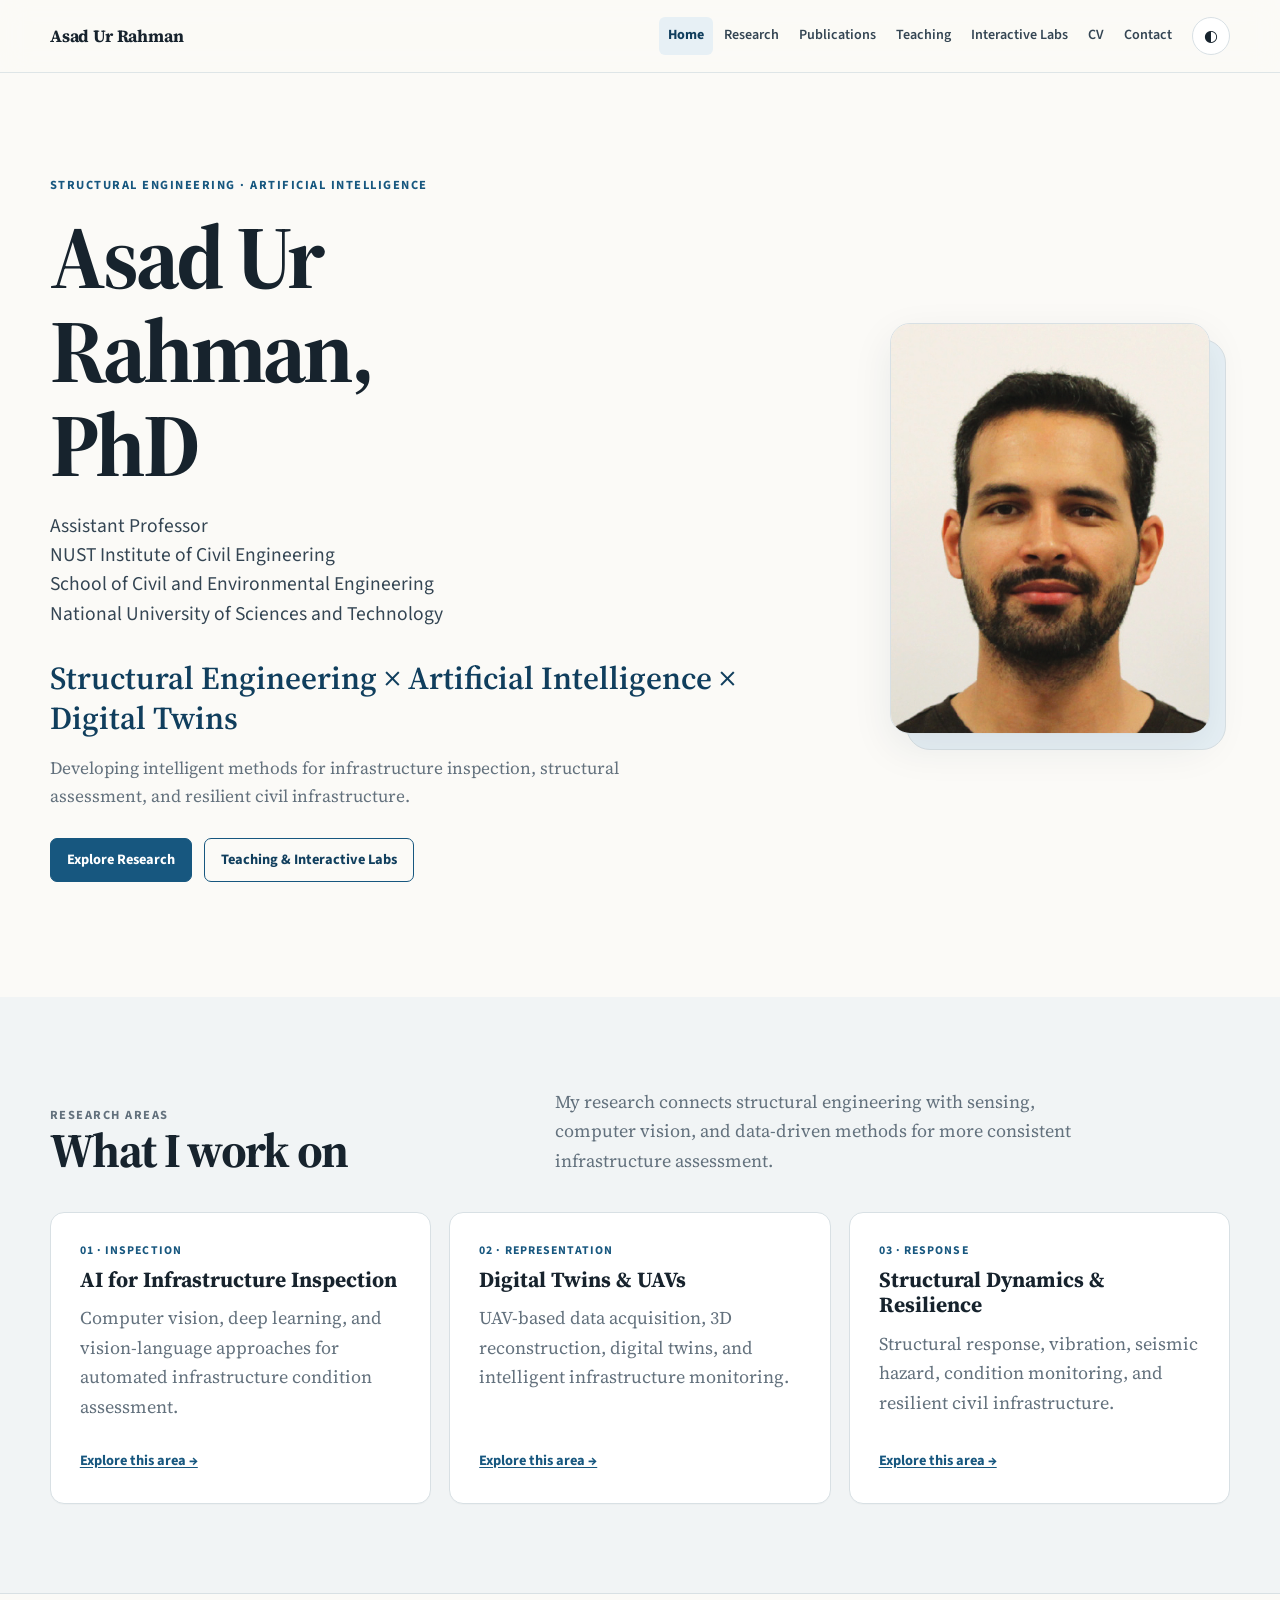
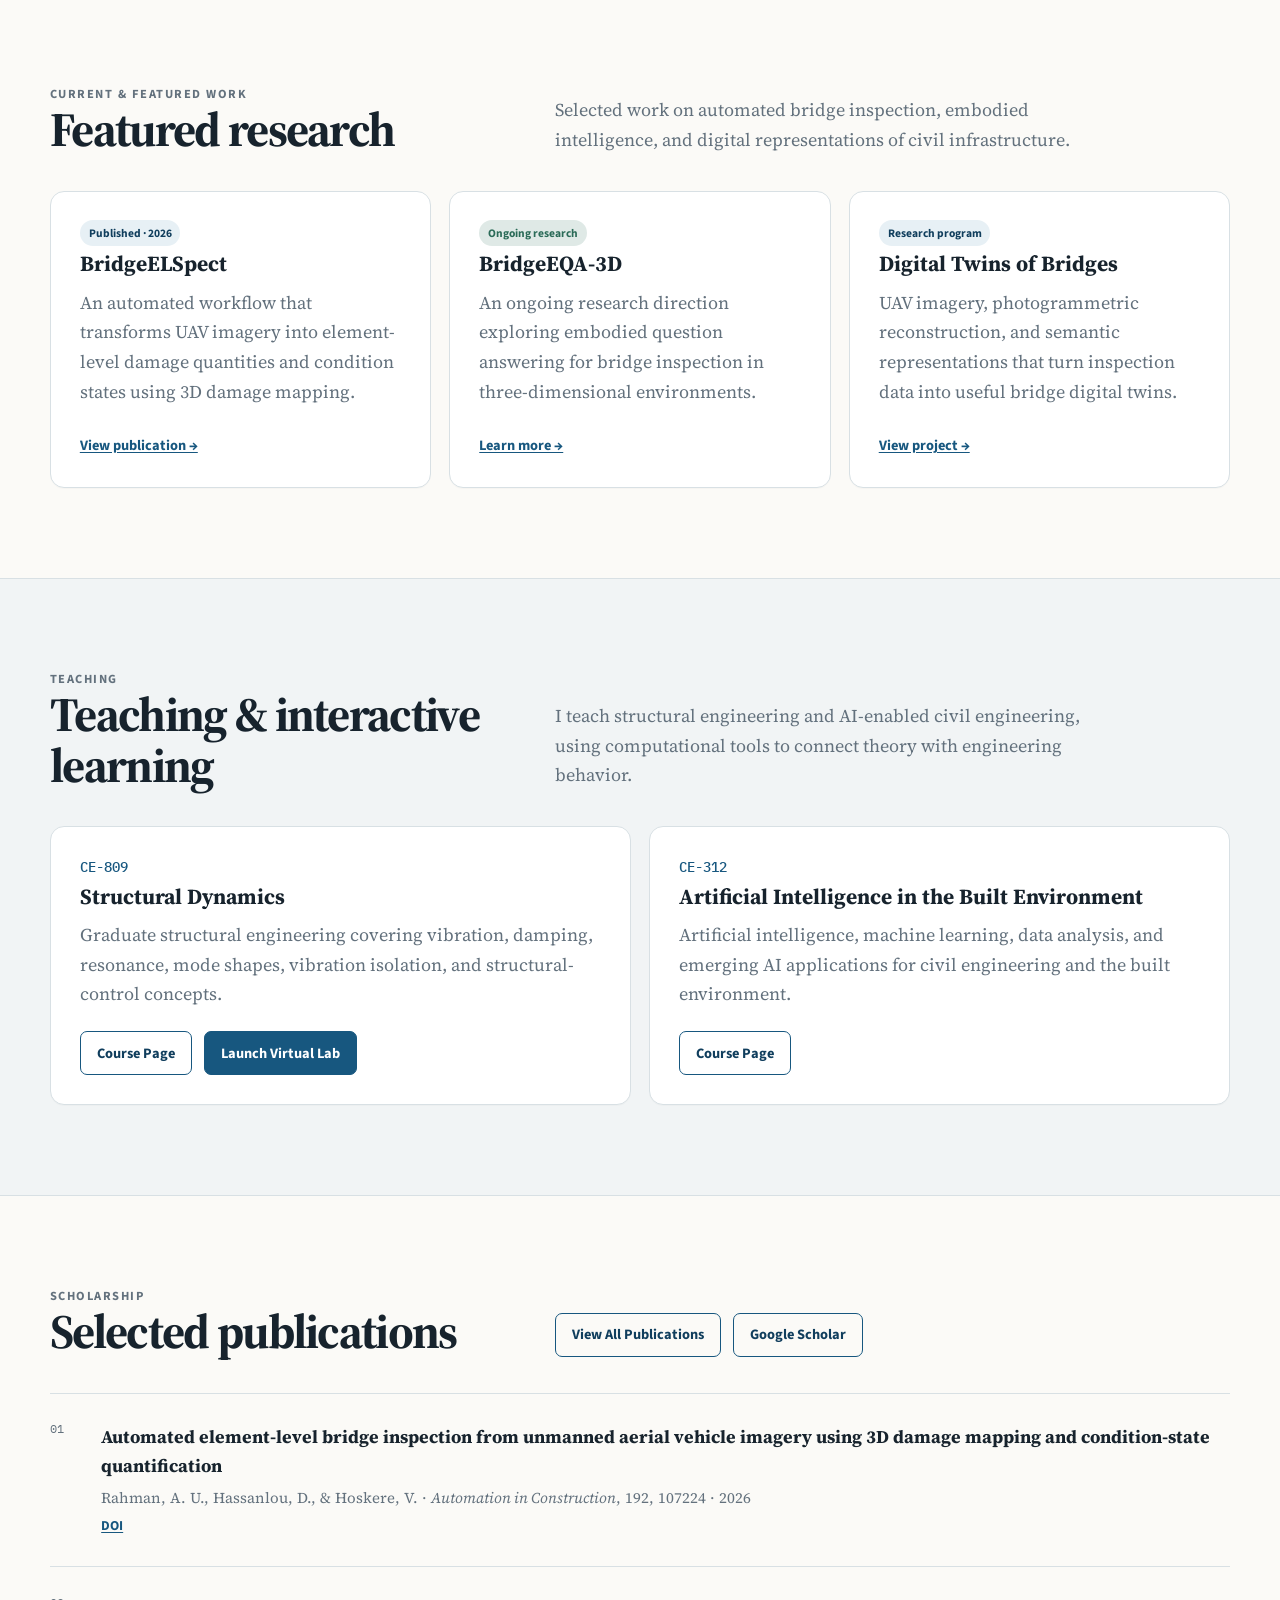
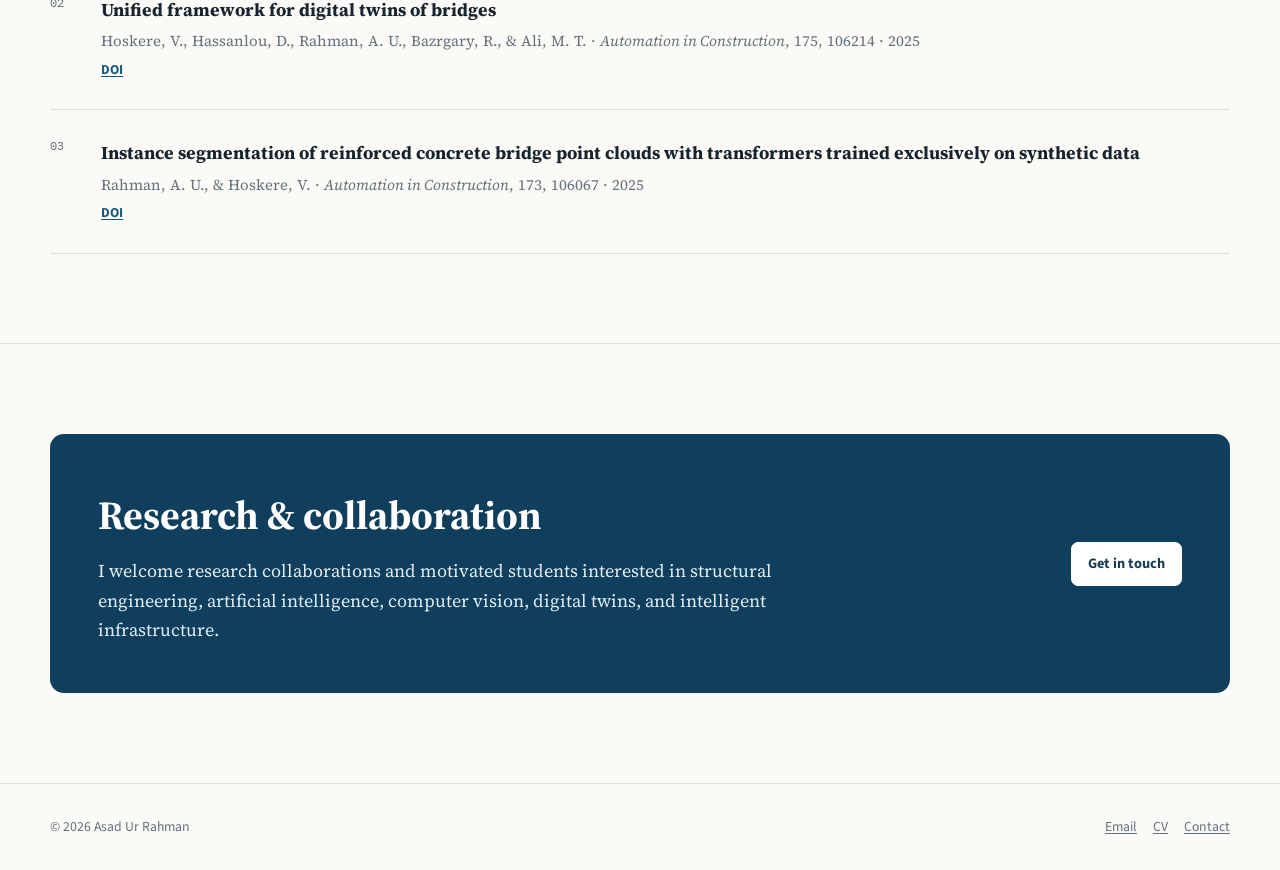
==== commit c8743894: "Refine homepage portrait presentation" ====
--- a/index.html
+++ b/index.html
@@ -90,7 +90,7 @@
           </div>
         </div>
         <div class="hero-photo-wrap">
-          <img class="hero-photo" src="/asad-ur-rahman.jpg" alt="Asad Ur Rahman, Assistant Professor at NUST" width="640" height="800">
+          <img class="hero-photo" src="/asad-ur-rahman.jpg" alt="Asad Ur Rahman, Assistant Professor at NUST" width="413" height="531">
         </div>
       </div>
     </section>
--- a/styles.css
+++ b/styles.css
@@ -122,15 +122,14 @@
 }
 .hero-statement { max-width: 650px; margin: 1rem 0 0; color: var(--muted); font-size: 1.08rem; }
 .hero-actions, .button-row { display: flex; flex-wrap: wrap; gap: 0.75rem; margin-top: 1.7rem; }
-.hero-photo-wrap { position: relative; }
+.hero-photo-wrap { position: relative; width: min(100%, 320px); margin-inline: auto; }
 .hero-photo-wrap::before {
-  content: ""; position: absolute; inset: 12% -10% -8% 18%; border: 1px solid var(--line);
-  border-radius: 52% 48% 46% 54%; background: var(--accent-soft);
+  content: ""; position: absolute; inset: 1rem -1rem -1rem 1rem; border: 1px solid var(--line);
+  border-radius: 24px; background: var(--accent-soft);
 }
 .hero-photo {
-  position: relative; width: min(100%, 330px); aspect-ratio: 4 / 5; margin-inline: auto;
-  border: 1px solid var(--line); border-radius: 48% 48% 12px 12px; object-fit: cover;
-  object-position: center top; box-shadow: var(--shadow);
+  position: relative; display: block; width: 100%; height: auto;
+  border: 1px solid var(--line); border-radius: 20px; box-shadow: var(--shadow);
 }
 .button {
   display: inline-flex; min-height: 44px; align-items: center; justify-content: center; gap: 0.45rem;
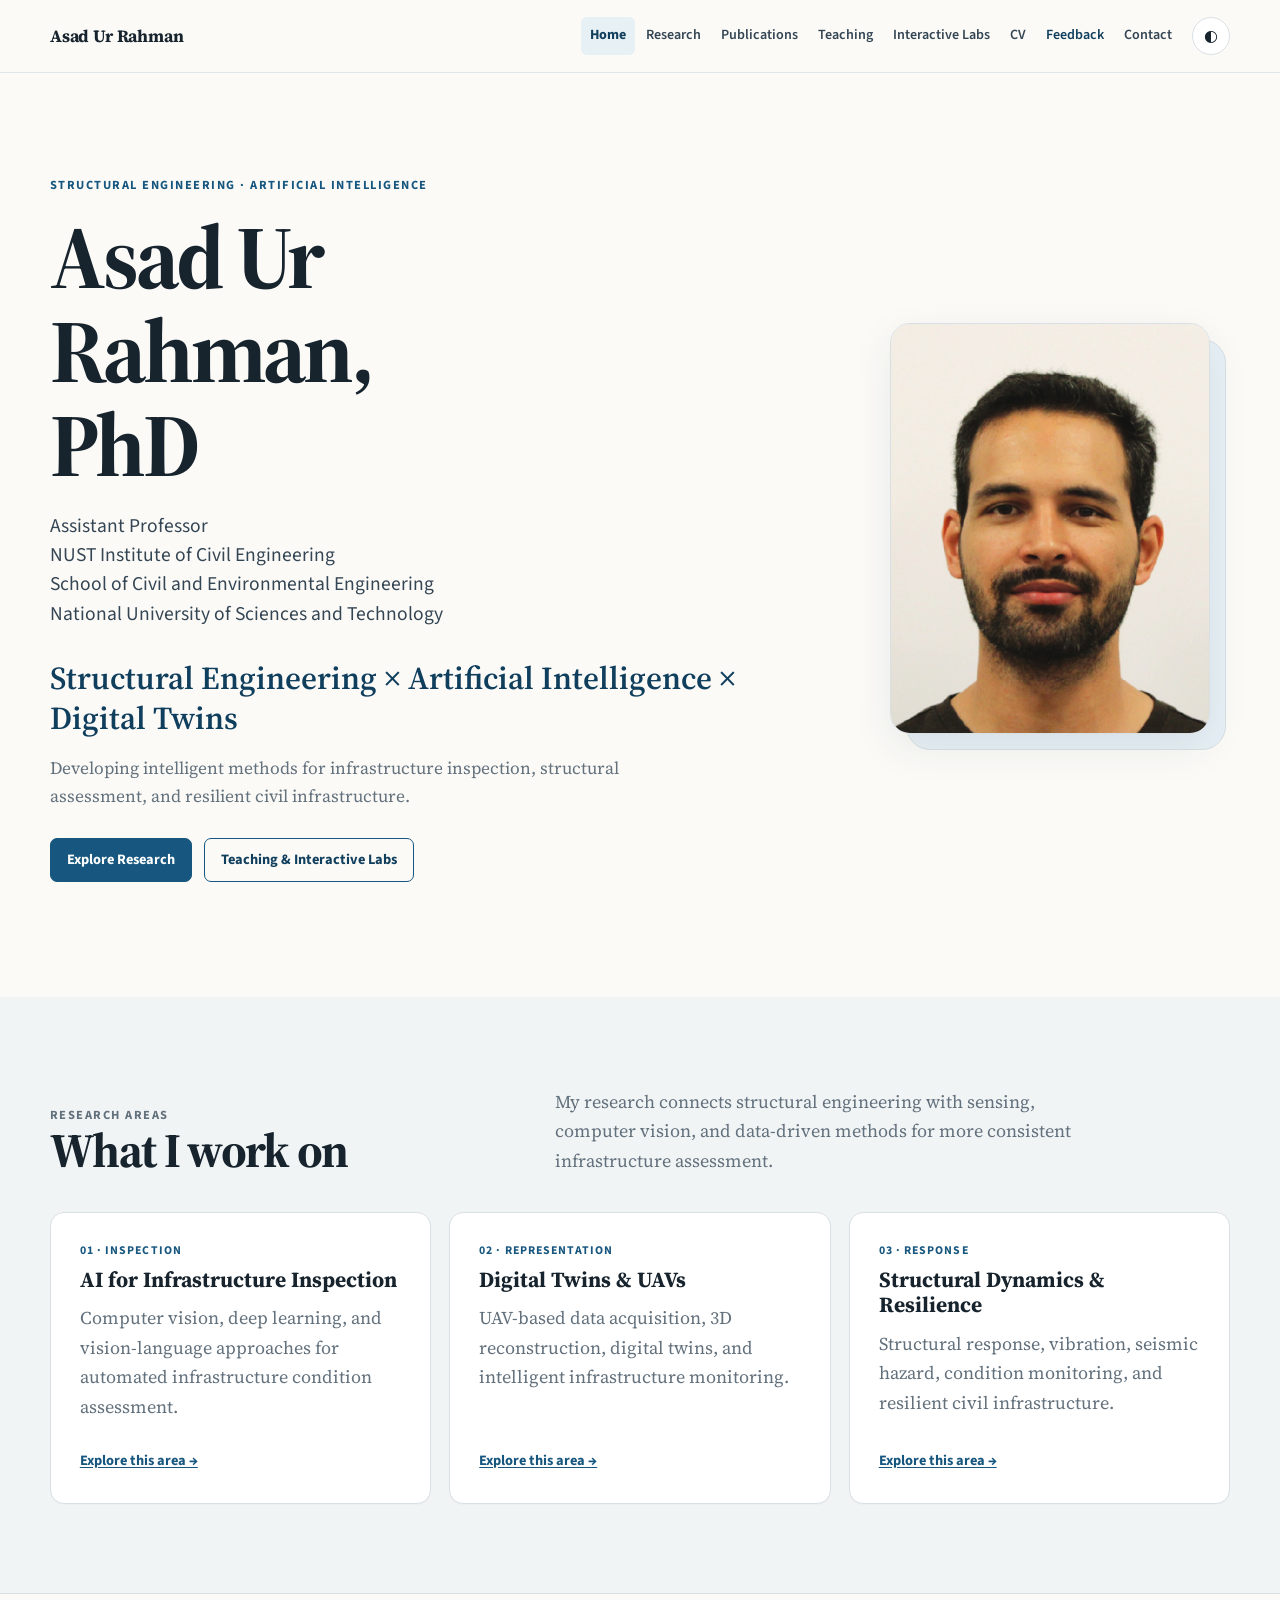
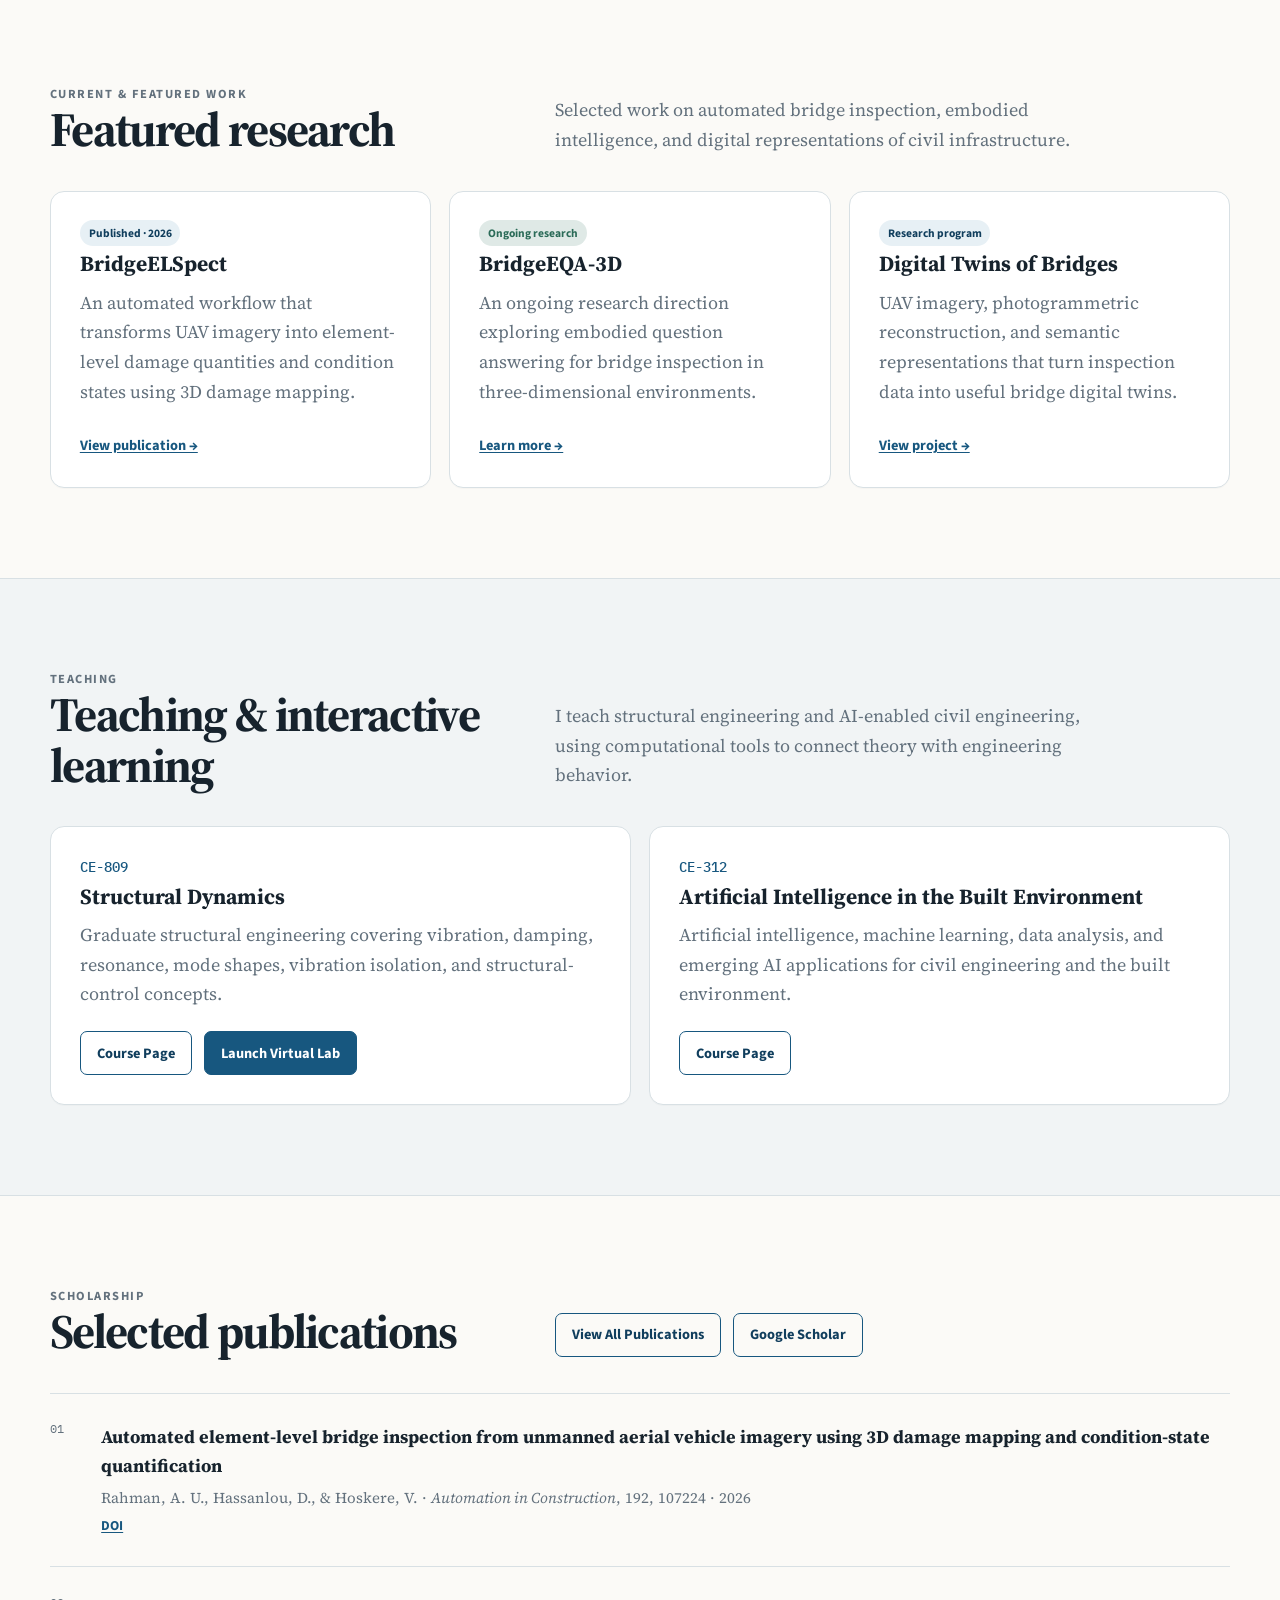
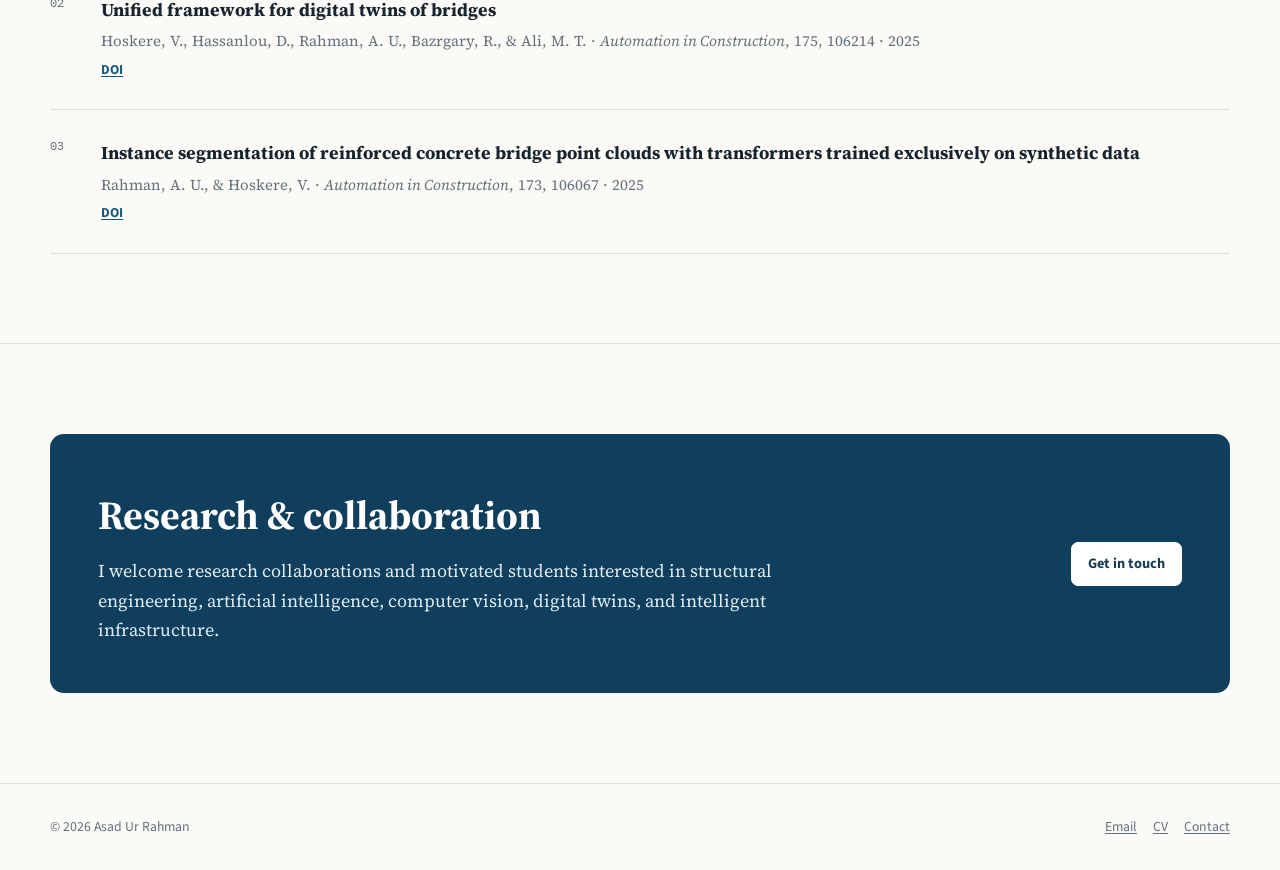
==== commit fd39cc7e: "Add anonymous feedback and expand dynamics lab" ====
--- a/index.html
+++ b/index.html
@@ -68,6 +68,7 @@
           <a href="/teaching/">Teaching</a>
           <a href="/interactive-labs/">Interactive Labs</a>
           <a href="/cv/">CV</a>
+          <a class="nav-feedback" href="/feedback/">Feedback</a>
           <a href="/contact/">Contact</a>
         </div>
         <button class="theme-toggle" id="theme-toggle" type="button" aria-label="Toggle color theme">◐</button>
--- a/styles.css
+++ b/styles.css
@@ -50,8 +50,12 @@
 img { display: block; max-width: 100%; }
 a { color: var(--accent); text-underline-offset: 0.16em; }
 a:hover { color: var(--accent-strong); }
-button, input, textarea { font: inherit; }
+button, input, textarea, select { font: inherit; }
 :focus-visible { outline: 3px solid var(--accent); outline-offset: 3px; }
+.sr-only {
+  position: absolute; width: 1px; height: 1px; padding: 0; margin: -1px;
+  overflow: hidden; clip: rect(0, 0, 0, 0); white-space: nowrap; border: 0;
+}
 .skip-link {
   position: fixed; top: 0.6rem; left: 0.6rem; z-index: 1000; padding: 0.55rem 0.8rem;
   background: var(--ink); color: var(--bg); transform: translateY(-150%);
@@ -81,6 +85,7 @@
 }
 .nav-links a:hover, .nav-links a[aria-current="page"] { background: var(--accent-soft); color: var(--accent-strong); }
 .nav-links a[aria-current="page"] { font-weight: 700; }
+.nav-links a.nav-feedback { color: var(--accent-strong); }
 .nav-toggle, .theme-toggle {
   display: inline-flex; align-items: center; justify-content: center; border: 1px solid var(--line);
   background: var(--surface); color: var(--ink); cursor: pointer;
@@ -139,6 +144,7 @@
   transition: transform 0.16s ease, background 0.16s ease;
 }
 .button:hover { transform: translateY(-1px); background: var(--accent-strong); color: #fff; }
+.button:disabled { cursor: not-allowed; opacity: 0.58; transform: none; }
 .button-secondary { background: transparent; color: var(--accent-strong); }
 .button-secondary:hover { background: var(--accent-soft); color: var(--accent-strong); }
 .text-link { font-family: var(--sans); font-size: 0.9rem; font-weight: 700; }
@@ -227,6 +233,95 @@
 .contact-card { padding: 1.35rem; border: 1px solid var(--line); border-radius: var(--radius); background: var(--surface); }
 .contact-card h2 { margin: 0 0 0.35rem; font-size: 1.25rem; }
 .contact-card p { margin: 0; color: var(--muted); }
+.feedback-header { padding-bottom: clamp(3rem, 6vw, 5.5rem); }
+.feedback-intro-grid {
+  display: grid; grid-template-columns: minmax(0, 1fr) minmax(300px, 390px);
+  gap: clamp(2rem, 7vw, 6rem); align-items: center;
+}
+.privacy-summary {
+  padding: clamp(1.25rem, 3vw, 1.8rem); border: 1px solid var(--line);
+  border-radius: var(--radius); background: var(--surface); box-shadow: var(--shadow);
+}
+.privacy-summary h2 { margin: 0 0 0.85rem; font-size: 1.25rem; }
+.privacy-summary ul { margin: 0; padding: 0; list-style: none; }
+.privacy-summary li { position: relative; padding-left: 1.55rem; color: var(--ink-soft); font-size: 0.94rem; }
+.privacy-summary li + li { margin-top: 0.65rem; }
+.privacy-summary li::before {
+  content: "✓"; position: absolute; left: 0; top: 0; color: var(--success);
+  font-family: var(--sans); font-weight: 700;
+}
+.feedback-section { background: var(--surface-soft); }
+.feedback-layout {
+  display: grid; grid-template-columns: minmax(0, 1fr) minmax(280px, 350px);
+  gap: clamp(1.5rem, 5vw, 4.5rem); align-items: start;
+}
+.feedback-form-panel {
+  padding: clamp(1.35rem, 4vw, 2.5rem); border: 1px solid var(--line);
+  border-radius: var(--radius); background: var(--surface); box-shadow: var(--shadow);
+}
+.feedback-form-heading { margin-bottom: 2rem; }
+.feedback-form-heading h2 { margin: 0; font-size: clamp(1.8rem, 4vw, 2.5rem); line-height: 1.15; }
+.feedback-form-heading > p:last-child { margin: 0.7rem 0 0; color: var(--muted); }
+.feedback-form { display: grid; grid-template-columns: repeat(2, minmax(0, 1fr)); gap: 1.25rem; }
+.form-field { min-width: 0; }
+.form-field-wide, .verification-block, .form-actions { grid-column: 1 / -1; }
+.form-field label, .label-row label {
+  display: block; margin-bottom: 0.4rem; color: var(--ink); font-family: var(--sans);
+  font-size: 0.9rem; font-weight: 700;
+}
+.field-optional {
+  margin-left: 0.35rem; color: var(--muted); font-size: 0.75rem; font-weight: 600;
+  text-transform: uppercase; letter-spacing: 0.06em;
+}
+.label-row { display: flex; justify-content: space-between; gap: 1rem; align-items: baseline; }
+.character-count { color: var(--muted); font-family: var(--mono); font-size: 0.74rem; }
+.form-field select, .form-field textarea, .form-field input {
+  width: 100%; border: 1px solid var(--line); border-radius: 8px;
+  background: var(--bg); color: var(--ink); font-family: var(--sans); font-size: 0.96rem;
+}
+.form-field select, .form-field input { min-height: 48px; padding: 0.65rem 0.75rem; }
+.form-field textarea { min-height: 190px; padding: 0.8rem 0.9rem; line-height: 1.55; resize: vertical; }
+.form-field select:hover, .form-field textarea:hover, .form-field input:hover { border-color: var(--muted); }
+.form-field select:focus, .form-field textarea:focus, .form-field input:focus { border-color: var(--accent); }
+.form-field textarea::placeholder { color: var(--muted); opacity: 0.85; }
+.field-help { margin: 0.45rem 0 0; color: var(--muted); font-family: var(--sans); font-size: 0.8rem; }
+.honeypot-field { position: absolute; left: -10000px; width: 1px; height: 1px; overflow: hidden; }
+.verification-block {
+  min-height: 98px; padding: 1rem; border: 1px dashed var(--line);
+  border-radius: 8px; background: var(--bg);
+}
+.form-actions { display: flex; flex-wrap: wrap; gap: 0.9rem 1.1rem; align-items: center; }
+.submit-privacy { color: var(--muted); font-family: var(--sans); font-size: 0.82rem; }
+.form-status {
+  display: none; margin-top: 1.25rem; padding: 0.9rem 1rem; border: 1px solid transparent;
+  border-radius: 8px; font-family: var(--sans); font-size: 0.93rem;
+}
+.form-status.is-visible { display: block; }
+.form-status-success {
+  border-color: color-mix(in srgb, var(--success) 40%, var(--line));
+  background: color-mix(in srgb, var(--success) 10%, var(--surface)); color: var(--success);
+}
+.form-status-error {
+  border-color: color-mix(in srgb, #b6423c 45%, var(--line));
+  background: color-mix(in srgb, #b6423c 9%, var(--surface)); color: var(--ink);
+}
+.form-notice { padding: 0.8rem 1rem; border-radius: 8px; font-family: var(--sans); }
+.form-notice-error { border: 1px solid #b6423c; background: color-mix(in srgb, #b6423c 9%, var(--surface)); }
+.feedback-guidance {
+  position: sticky; top: 6rem; padding: clamp(1.25rem, 3vw, 1.7rem);
+  border: 1px solid var(--line); border-radius: var(--radius); background: var(--surface);
+}
+.feedback-guidance > h2 { margin: 0 0 1.1rem; font-size: 1.45rem; }
+.feedback-guidance dl { margin: 0; }
+.feedback-guidance dl > div { padding: 0.9rem 0; border-top: 1px solid var(--line); }
+.feedback-guidance dt { color: var(--accent-strong); font-family: var(--sans); font-size: 0.88rem; font-weight: 700; }
+.feedback-guidance dd { margin: 0.25rem 0 0; color: var(--muted); font-size: 0.9rem; }
+.feedback-note { margin-top: 1.2rem; font-size: 0.9rem; }
+.feedback-note strong { font-family: var(--sans); font-size: 0.88rem; }
+.feedback-note p { margin: 0.35rem 0 0; }
+.privacy-details { margin-top: 1rem; border-top: 1px solid var(--line); padding-top: 1rem; }
+.privacy-details summary { color: var(--accent); cursor: pointer; font-family: var(--sans); font-size: 0.88rem; font-weight: 700; }
+.privacy-details p { margin: 0.7rem 0 0; color: var(--muted); font-size: 0.86rem; }
 .site-footer { border-top: 1px solid var(--line); padding: 2rem 0; font-family: var(--sans); font-size: 0.86rem; color: var(--muted); }
 .site-footer-inner { display: flex; justify-content: space-between; gap: 1rem; align-items: center; }
 .footer-links { display: flex; flex-wrap: wrap; gap: 1rem; }
@@ -252,6 +347,8 @@
   .card-grid > :last-child:nth-child(odd) { grid-column: 1 / -1; }
   .content-layout { grid-template-columns: 1fr; }
   .sidebar { position: static; order: -1; }
+  .feedback-layout { grid-template-columns: 1fr; }
+  .feedback-guidance { position: static; }
 }
 @media (max-width: 680px) {
   body { font-size: 17px; }
@@ -261,6 +358,8 @@
   .hero-photo-wrap { max-width: 250px; margin: 1rem auto 0; }
   .section-heading { grid-template-columns: 1fr; gap: 0.8rem; }
   .card-grid, .card-grid.two, .contact-grid { grid-template-columns: 1fr; }
+  .feedback-intro-grid, .feedback-form { grid-template-columns: 1fr; }
+  .form-field-wide, .verification-block, .form-actions { grid-column: auto; }
   .card-grid > :last-child:nth-child(odd) { grid-column: auto; }
   .cta-panel { grid-template-columns: 1fr; }
   .feature-list { grid-template-columns: 1fr; }
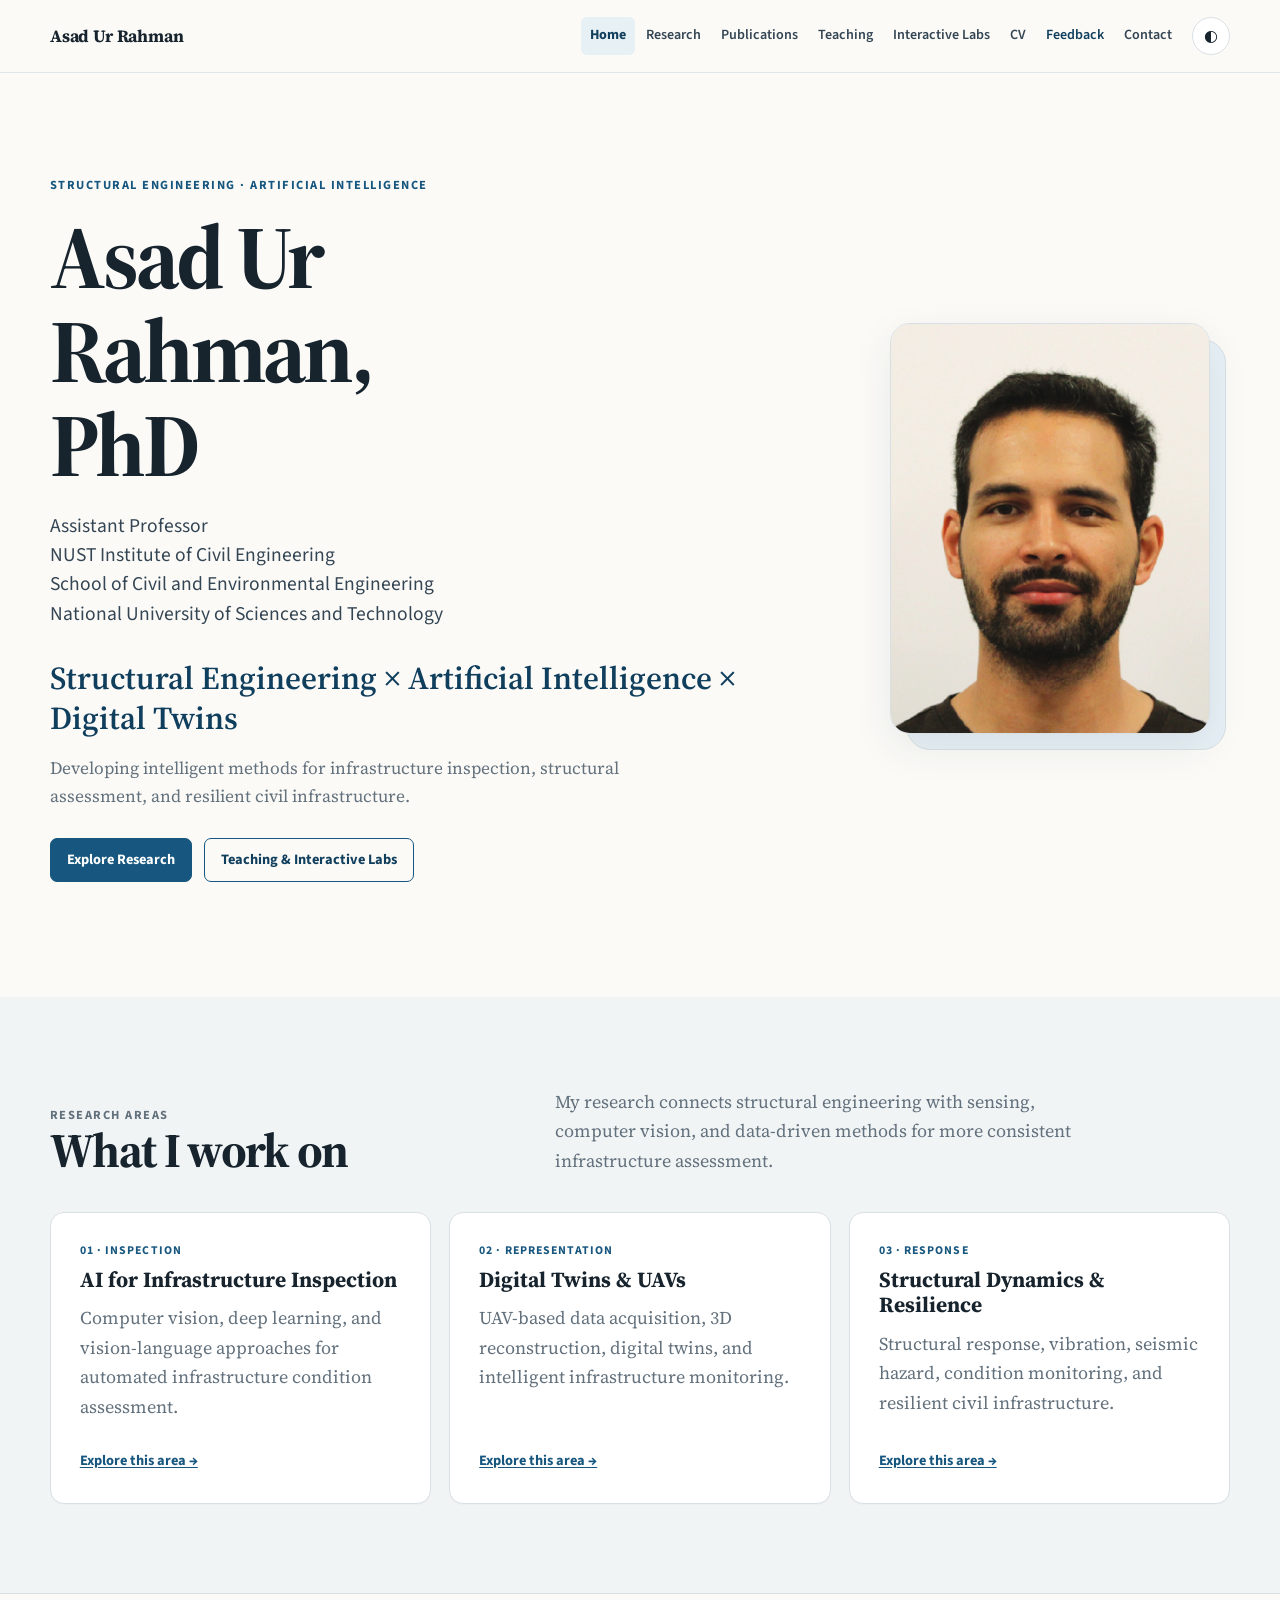
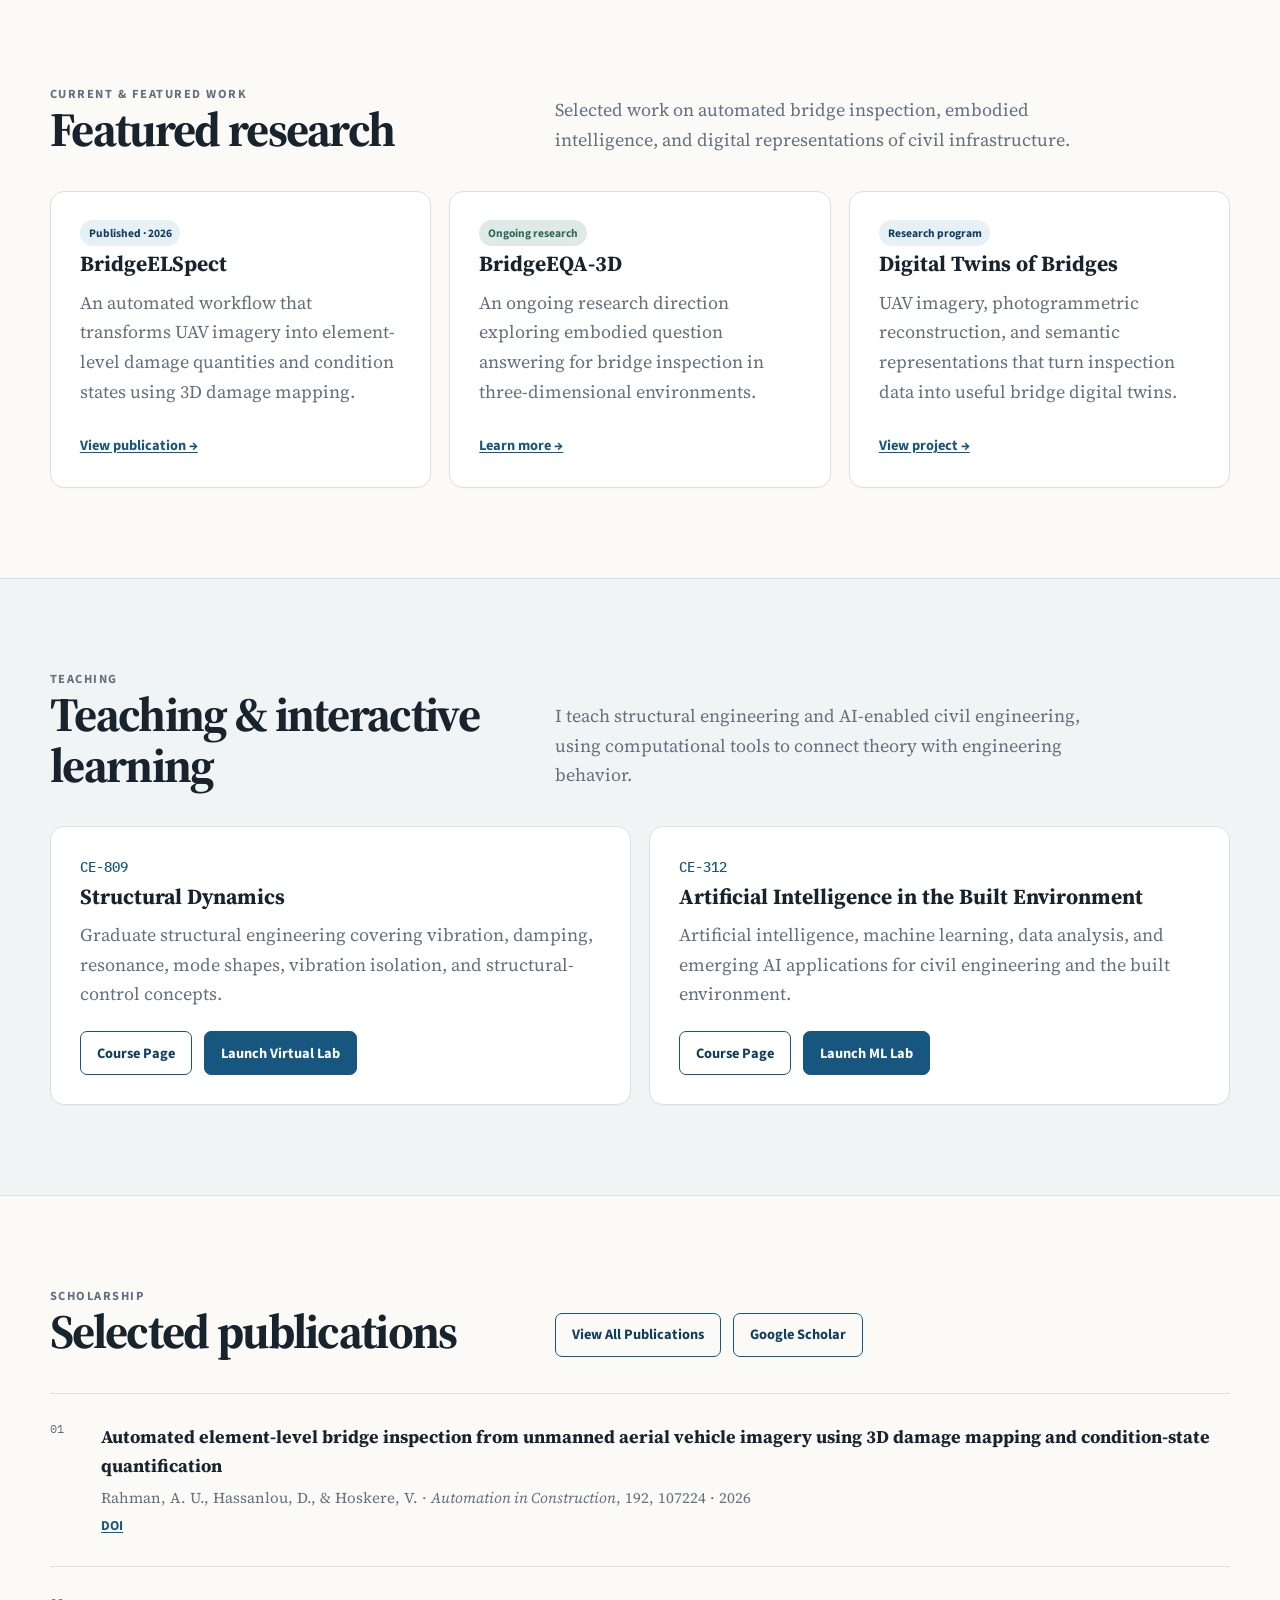
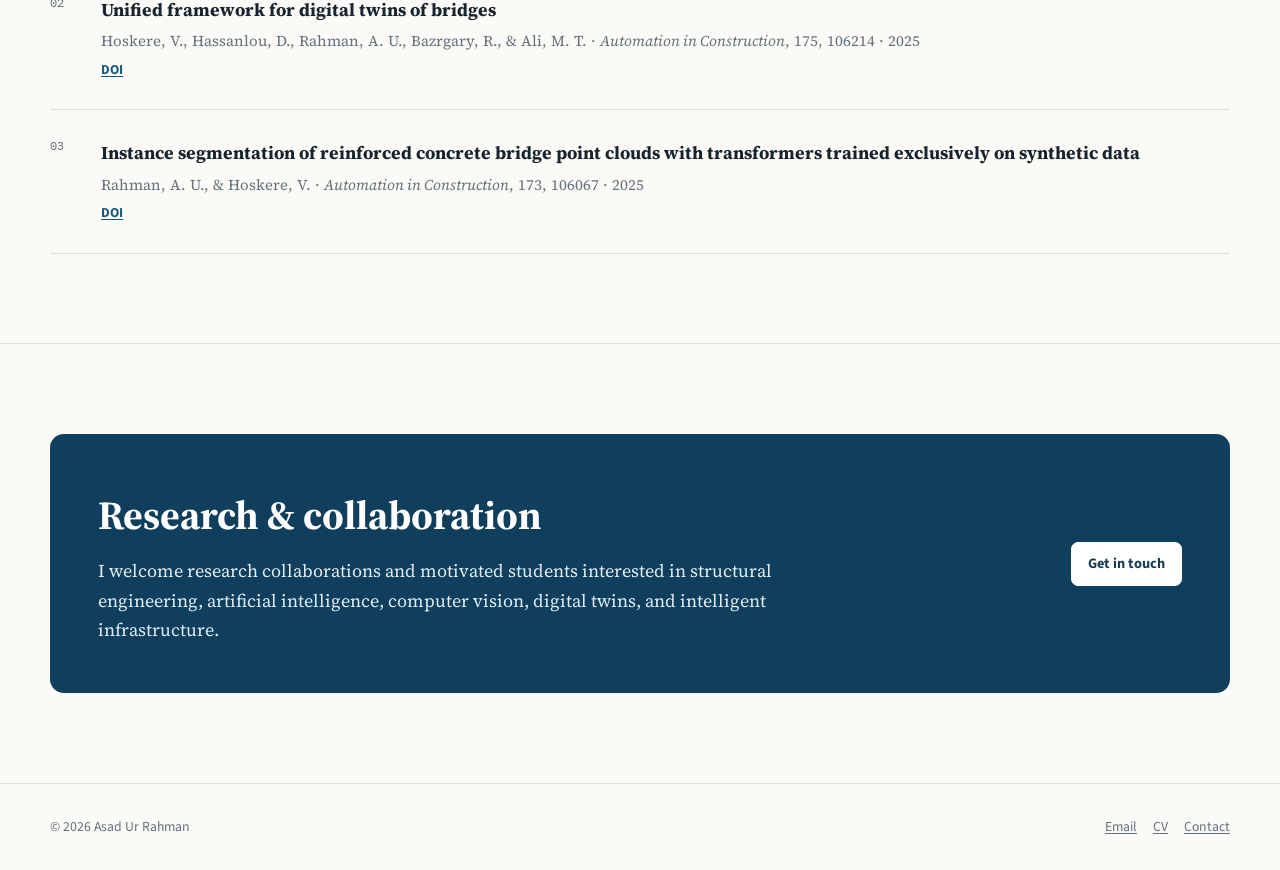
==== commit 794817b7: "Improve interactive labs: modal analysis, guided experiments, fixes Structural Dynamics lab: - Add M" ====
--- a/index.html
+++ b/index.html
@@ -174,7 +174,10 @@
             <span class="course-code">CE-312</span>
             <h3>Artificial Intelligence in the Built Environment</h3>
             <p>Artificial intelligence, machine learning, data analysis, and emerging AI applications for civil engineering and the built environment.</p>
-            <div class="card-footer button-row"><a class="button button-secondary" href="/teaching/ai-built-environment/">Course Page</a></div>
+            <div class="card-footer button-row">
+              <a class="button button-secondary" href="/teaching/ai-built-environment/">Course Page</a>
+              <a class="button" href="/teaching/ai-built-environment/interactive-lab/">Launch ML Lab</a>
+            </div>
           </article>
         </div>
       </div>
--- a/styles.css
+++ b/styles.css
@@ -159,6 +159,7 @@
 .card h3 { margin: 0.35rem 0 0.65rem; font-size: 1.35rem; line-height: 1.2; }
 .card p { margin: 0 0 1rem; color: var(--muted); }
 .card .card-footer { margin-top: auto; padding-top: 0.4rem; }
+.card-media { display: block; width: 100%; height: auto; aspect-ratio: 16 / 9; margin: 0 0 1rem; object-fit: cover; object-position: left top; border: 1px solid var(--line); border-radius: calc(var(--radius) * 0.6); background: var(--surface-soft); }
 .card-kicker {
   color: var(--accent); font-family: var(--sans); font-size: 0.74rem; font-weight: 700;
   letter-spacing: 0.09em; text-transform: uppercase;
@@ -218,6 +219,8 @@
 .project-detail .status { margin-bottom: 0.8rem; }
 .tag-list { display: flex; flex-wrap: wrap; gap: 0.45rem; margin: 1rem 0; padding: 0; list-style: none; }
 .tag-list li { padding: 0.2rem 0.55rem; border: 1px solid var(--line); border-radius: 999px; color: var(--muted); font-family: var(--sans); font-size: 0.78rem; }
+.tag-list a { color: inherit; text-decoration: none; }
+.tag-list li:has(a):hover { border-color: var(--accent); color: var(--accent); }
 .course-code { color: var(--accent); font-family: var(--mono); font-size: 0.85rem; font-weight: 500; }
 .resource-note { padding: 1rem 1.1rem; border-left: 3px solid var(--accent); background: var(--accent-soft); color: var(--ink-soft); }
 .feature-list { display: grid; grid-template-columns: repeat(2, minmax(0, 1fr)); gap: 0.8rem 1.5rem; padding: 0; list-style: none; }
